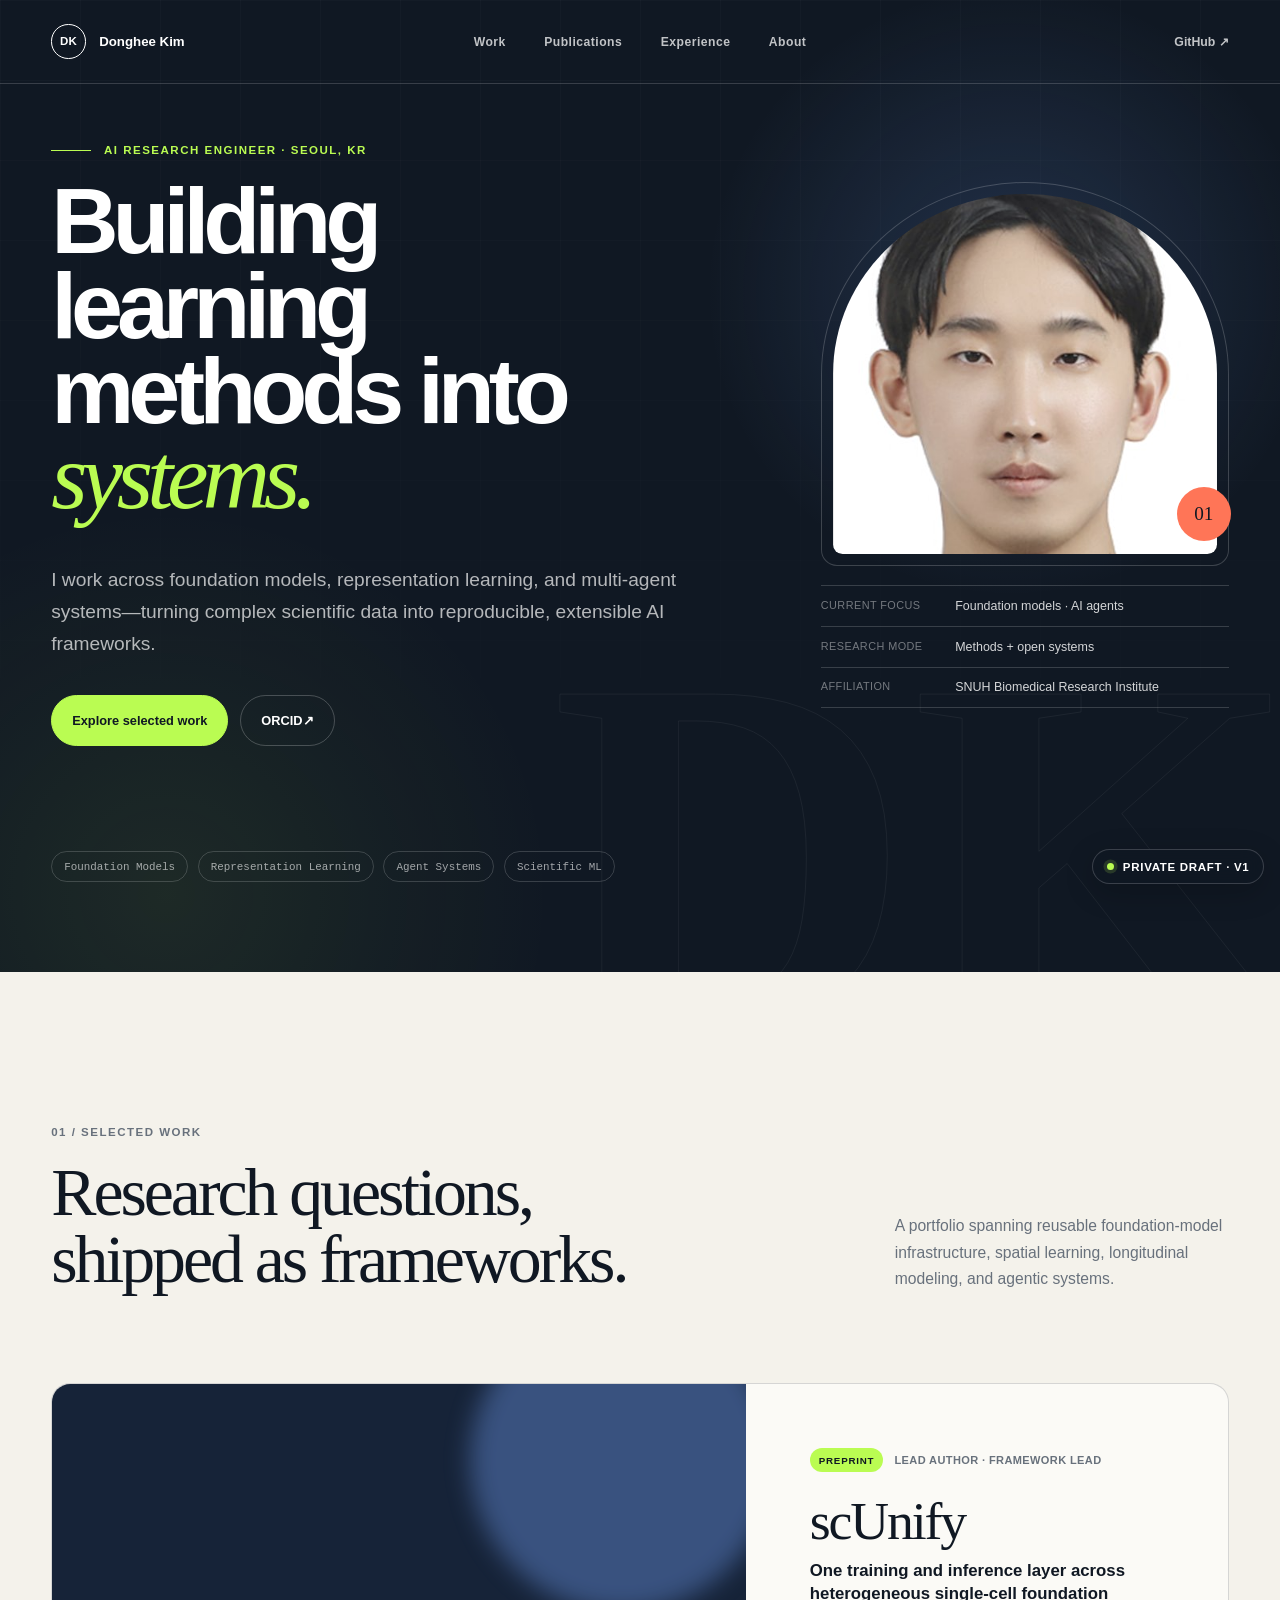
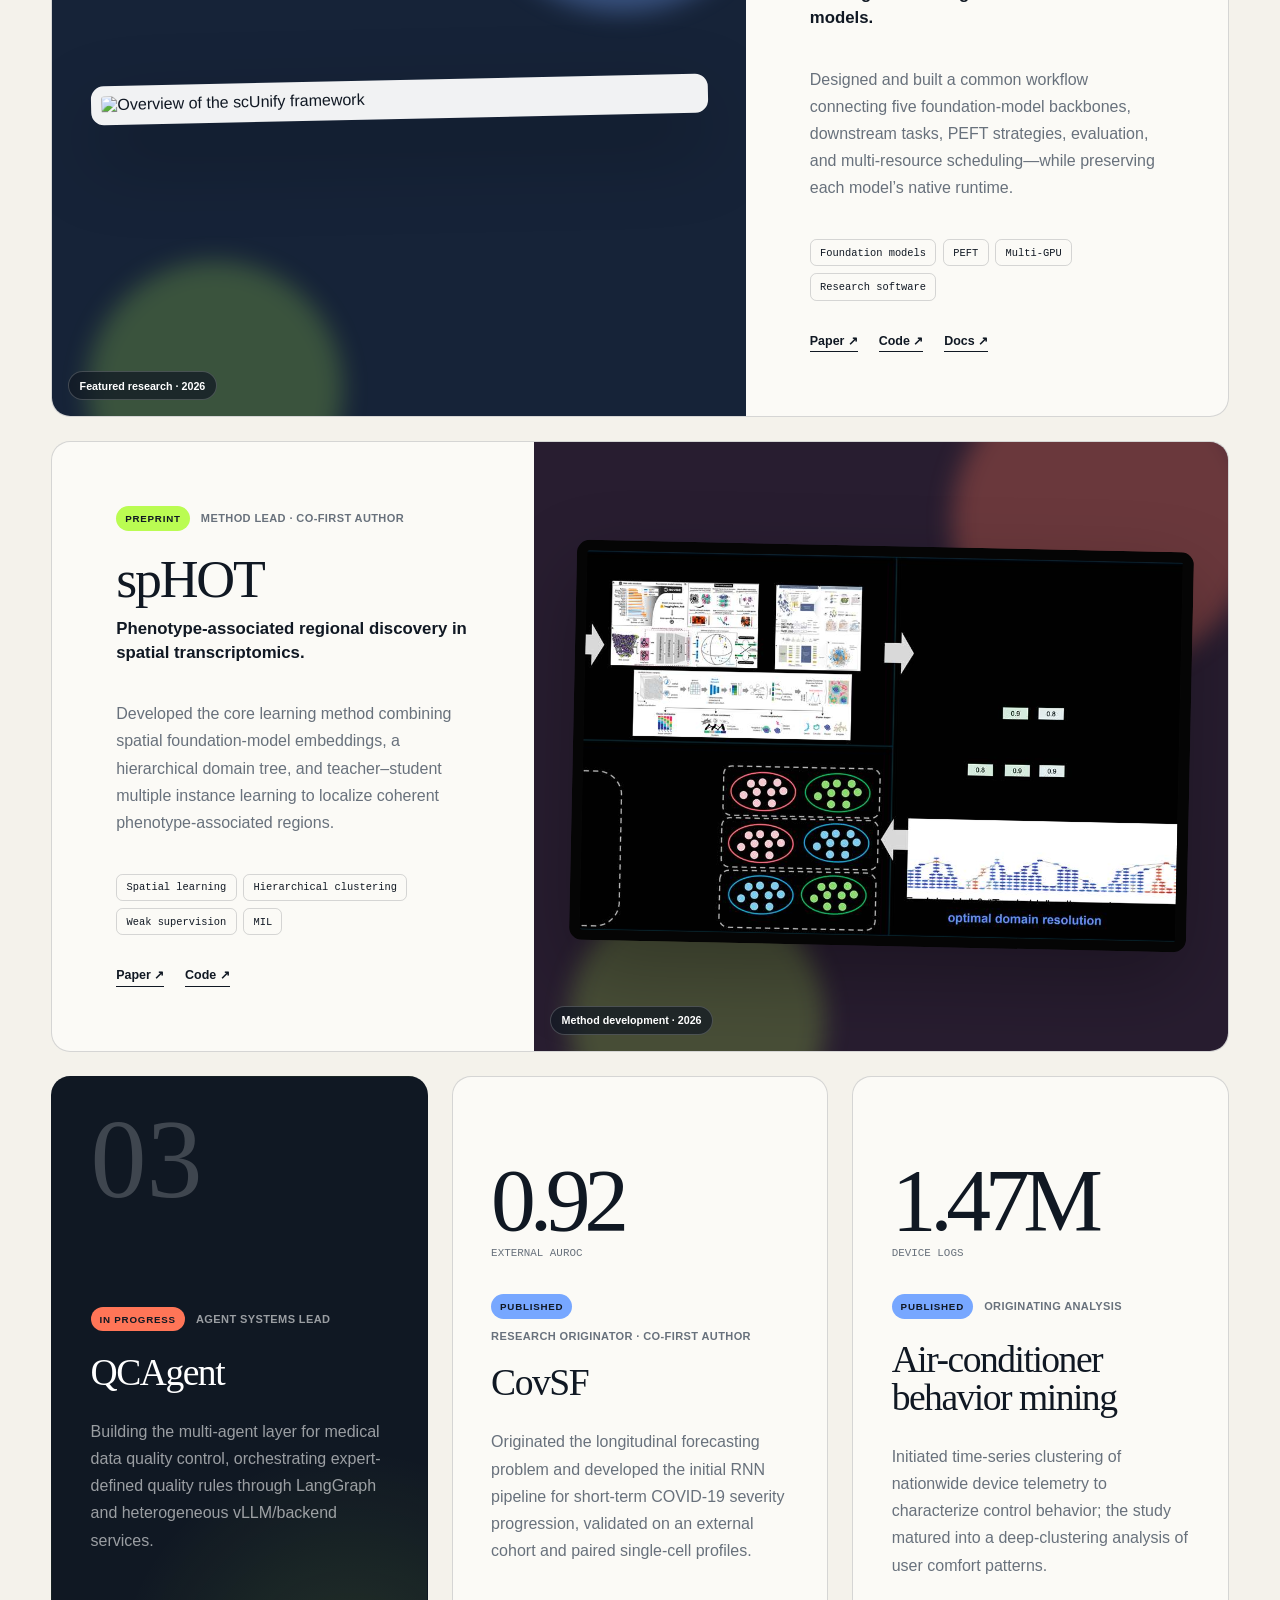
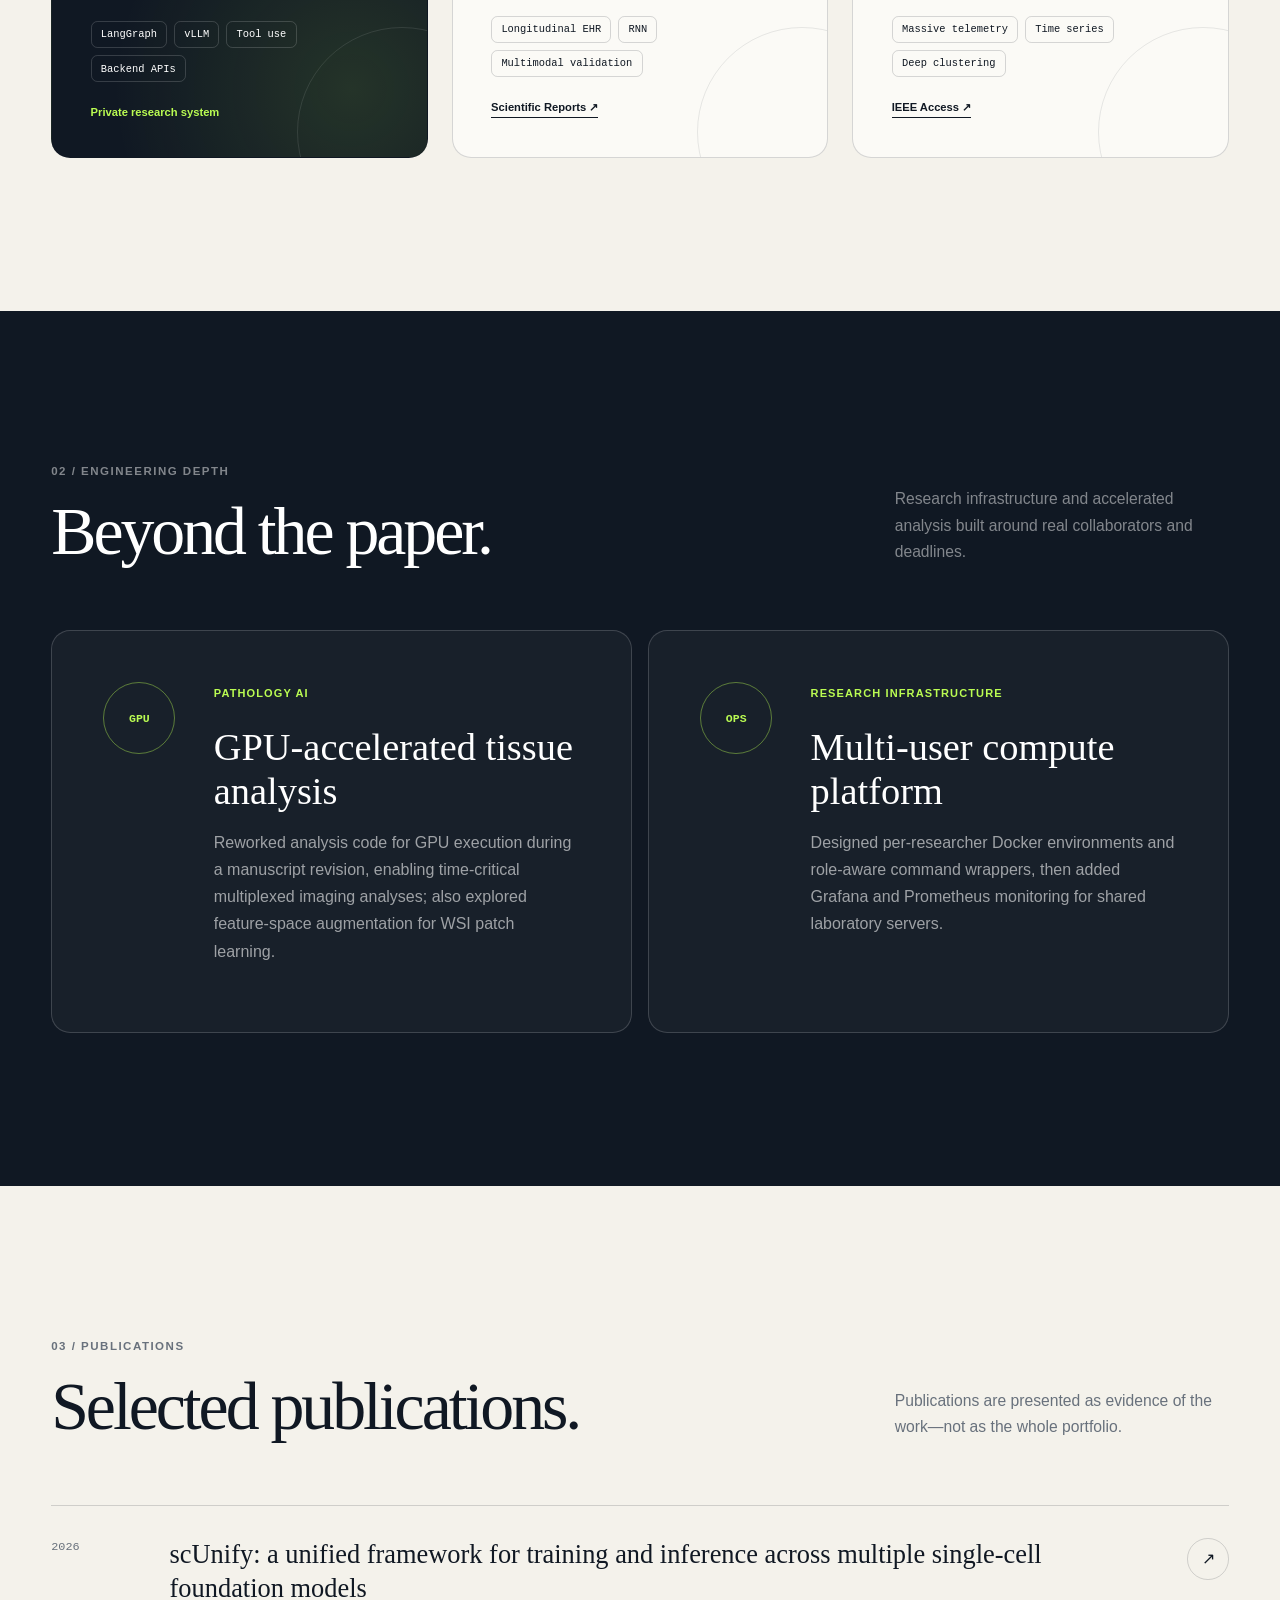
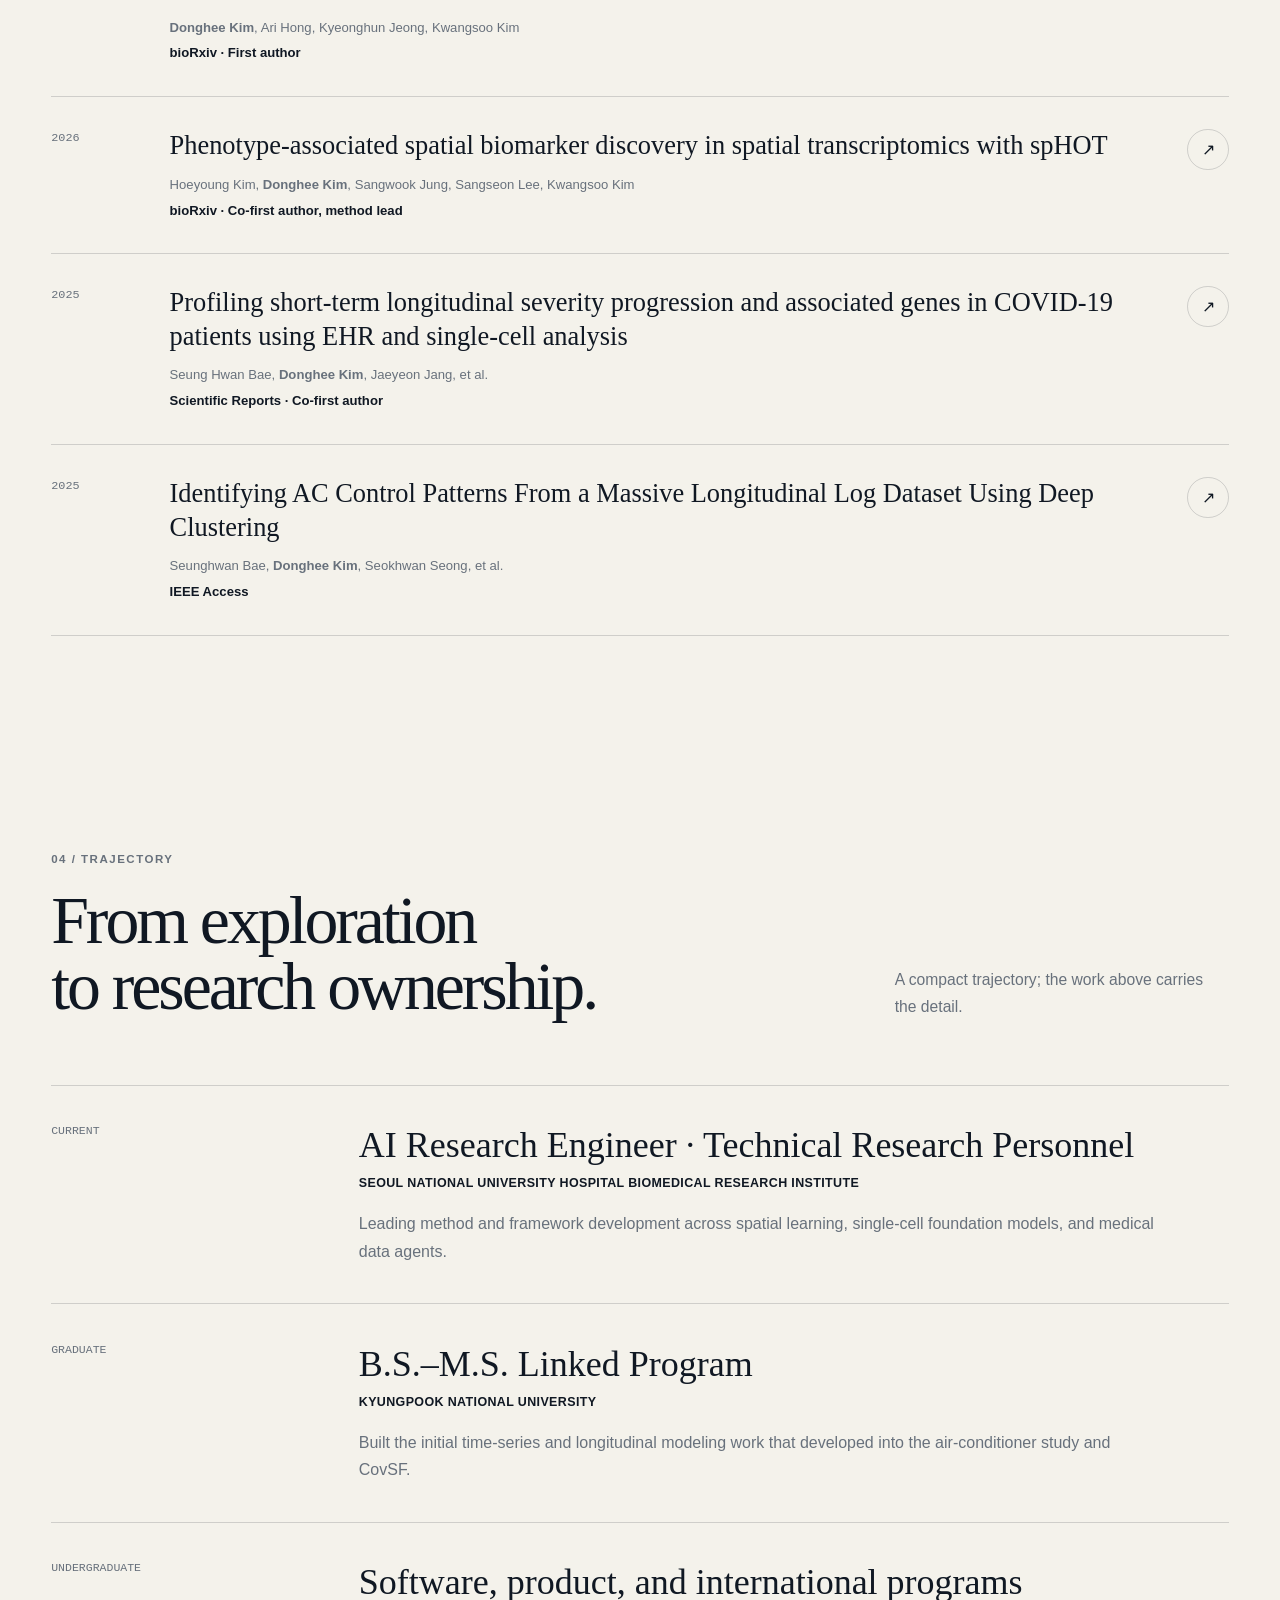
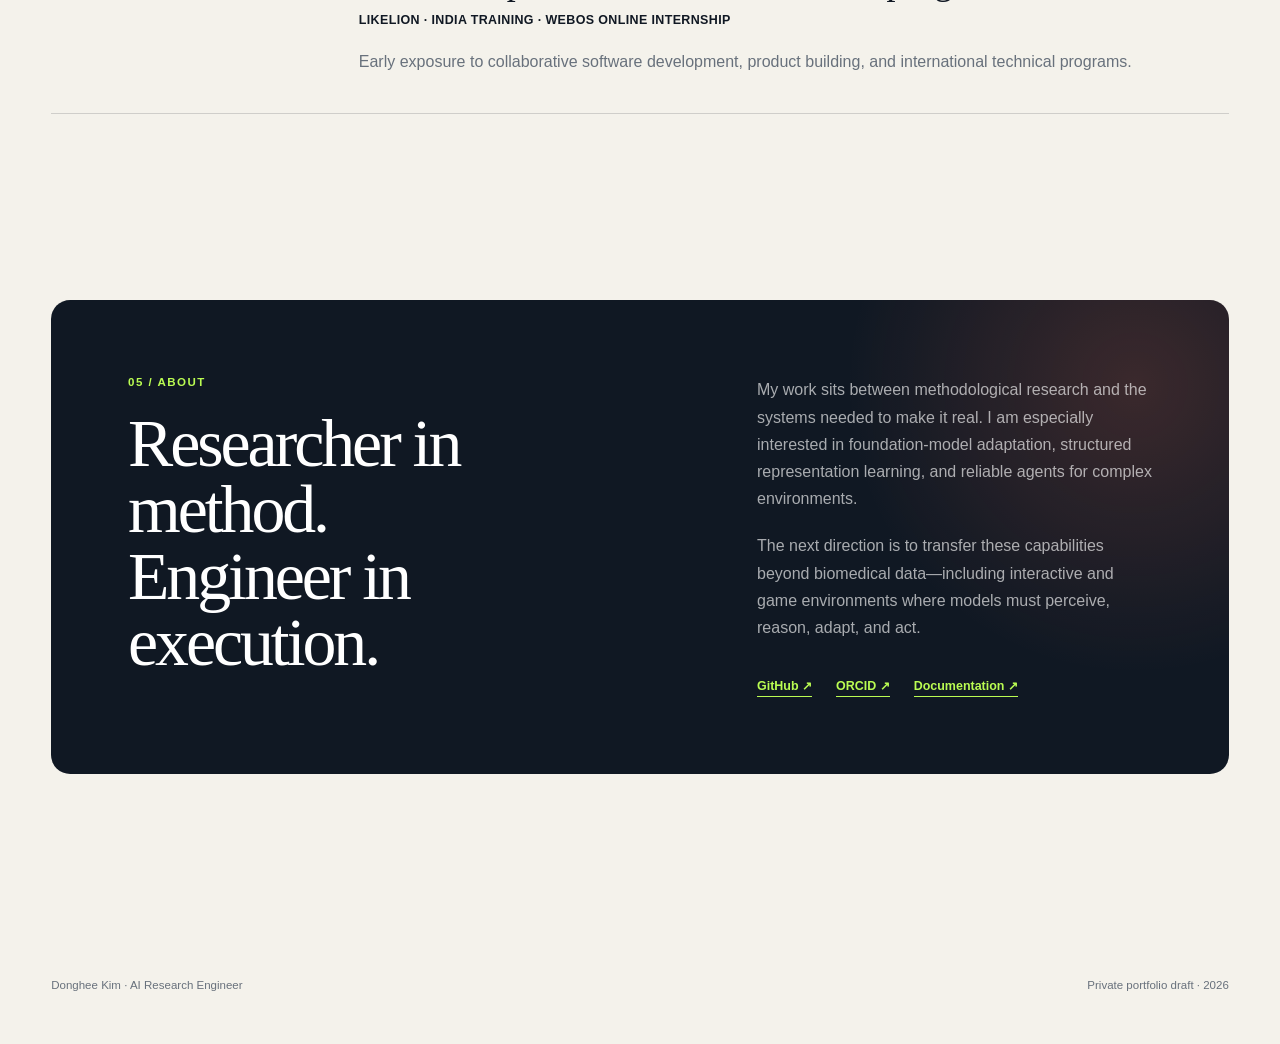
==== index.html @ c8f1fdac "Build private portfolio v1" ====
<!DOCTYPE html>
<html lang="en">
<head>
  <meta charset="utf-8">
  <meta name="viewport" content="width=device-width, initial-scale=1">
  <meta name="description" content="Private portfolio draft for Donghee Kim, AI Research Engineer.">
  <meta name="robots" content="noindex, nofollow, noarchive">
  <meta name="theme-color" content="#101823">
  <title>Donghee Kim — AI Research Engineer</title>
  <link rel="icon" href="favicon.svg" type="image/svg+xml">
  <link rel="stylesheet" href="styles.css">
  <script src="script.js" defer></script>
</head>
<body>
  <a class="skip-link" href="#main">Skip to content</a>

  <div class="draft-ribbon" role="status">
    <span class="draft-dot" aria-hidden="true"></span>
    Private draft · v1
  </div>

  <header class="site-header" data-header>
    <a class="wordmark" href="#top" aria-label="Donghee Kim, home">
      <span>DK</span>
      <span class="wordmark-name">Donghee Kim</span>
    </a>
    <nav class="site-nav" aria-label="Primary navigation">
      <a href="#work">Work</a>
      <a href="#publications">Publications</a>
      <a href="#experience">Experience</a>
      <a href="#about">About</a>
    </nav>
    <a class="header-link" href="https://github.com/DHKim327" target="_blank" rel="noreferrer">
      GitHub <span aria-hidden="true">↗</span>
    </a>
  </header>

  <main id="main">
    <section class="hero" id="top" aria-labelledby="hero-title">
      <div class="hero-grid" aria-hidden="true"></div>
      <div class="hero-copy">
        <p class="eyebrow reveal">AI Research Engineer · Seoul, KR</p>
        <h1 id="hero-title" class="reveal">
          Building<br>learning<br>
          methods into <em>systems.</em>
        </h1>
        <p class="hero-lede reveal">
          I work across foundation models, representation learning, and
          multi-agent systems—turning complex scientific data into reproducible,
          extensible AI frameworks.
        </p>
        <div class="hero-actions reveal">
          <a class="button button-primary" href="#work">Explore selected work</a>
          <a class="button button-ghost" href="https://orcid.org/0009-0005-2941-5220" target="_blank" rel="noreferrer">
            ORCID <span aria-hidden="true">↗</span>
          </a>
        </div>
      </div>

      <aside class="hero-profile reveal" aria-label="Profile summary">
        <div class="portrait-shell">
          <img
            src="assets/profile.jpg"
            alt="Portrait of Donghee Kim"
            width="360"
            height="360"
          >
          <span class="portrait-index" aria-hidden="true">01</span>
        </div>
        <dl class="profile-facts">
          <div>
            <dt>Current focus</dt>
            <dd>Foundation models · AI agents</dd>
          </div>
          <div>
            <dt>Research mode</dt>
            <dd>Methods + open systems</dd>
          </div>
          <div>
            <dt>Affiliation</dt>
            <dd>SNUH Biomedical Research Institute</dd>
          </div>
        </dl>
      </aside>

      <ul class="hero-topics reveal" aria-label="Research topics">
        <li>Foundation Models</li>
        <li>Representation Learning</li>
        <li>Agent Systems</li>
        <li>Scientific ML</li>
      </ul>
    </section>

    <section class="section work-section" id="work" aria-labelledby="work-title">
      <div class="section-heading reveal">
        <div>
          <p class="section-index">01 / Selected work</p>
          <h2 id="work-title">Research questions,<br>shipped as frameworks.</h2>
        </div>
        <p>
          A portfolio spanning reusable foundation-model infrastructure,
          spatial learning, longitudinal modeling, and agentic systems.
        </p>
      </div>

      <article class="project project-featured reveal" id="scunify">
        <div class="project-visual visual-scunify">
          <img
            src="https://raw.githubusercontent.com/DHKim327/scUnify/main/docs/assets/overview.png"
            alt="Overview of the scUnify framework"
            loading="lazy"
          >
          <span class="visual-label">Featured research · 2026</span>
        </div>
        <div class="project-body">
          <div class="project-meta">
            <span class="status status-live">Preprint</span>
            <span>Lead author · Framework lead</span>
          </div>
          <h3>scUnify</h3>
          <p class="project-subtitle">One training and inference layer across heterogeneous single-cell foundation models.</p>
          <p class="project-description">
            Designed and built a common workflow connecting five foundation-model
            backbones, downstream tasks, PEFT strategies, evaluation, and
            multi-resource scheduling—while preserving each model’s native runtime.
          </p>
          <ul class="tag-list" aria-label="scUnify topics">
            <li>Foundation models</li>
            <li>PEFT</li>
            <li>Multi-GPU</li>
            <li>Research software</li>
          </ul>
          <div class="project-links">
            <a href="https://www.biorxiv.org/content/10.64898/2026.03.01.708392v2" target="_blank" rel="noreferrer">Paper ↗</a>
            <a href="https://github.com/DHKim327/scUnify" target="_blank" rel="noreferrer">Code ↗</a>
            <a href="https://scunify.readthedocs.io/" target="_blank" rel="noreferrer">Docs ↗</a>
          </div>
        </div>
      </article>

      <article class="project project-featured project-reverse reveal" id="sphot">
        <div class="project-visual visual-sphot">
          <img
            src="assets/sphot-overview.jpg"
            alt="Overview of the spHOT framework"
            loading="lazy"
          >
          <span class="visual-label">Method development · 2026</span>
        </div>
        <div class="project-body">
          <div class="project-meta">
            <span class="status status-live">Preprint</span>
            <span>Method lead · Co-first author</span>
          </div>
          <h3>spHOT</h3>
          <p class="project-subtitle">Phenotype-associated regional discovery in spatial transcriptomics.</p>
          <p class="project-description">
            Developed the core learning method combining spatial foundation-model
            embeddings, a hierarchical domain tree, and teacher–student multiple
            instance learning to localize coherent phenotype-associated regions.
          </p>
          <ul class="tag-list" aria-label="spHOT topics">
            <li>Spatial learning</li>
            <li>Hierarchical clustering</li>
            <li>Weak supervision</li>
            <li>MIL</li>
          </ul>
          <div class="project-links">
            <a href="https://www.biorxiv.org/content/10.64898/2026.08.11.744312v1" target="_blank" rel="noreferrer">Paper ↗</a>
            <a href="https://github.com/DHKim327/spHOT" target="_blank" rel="noreferrer">Code ↗</a>
          </div>
        </div>
      </article>

      <div class="project-grid">
        <article class="project-card card-agent reveal" id="qcagent">
          <div class="card-number">03</div>
          <div class="project-meta">
            <span class="status status-progress">In progress</span>
            <span>Agent systems lead</span>
          </div>
          <h3>QCAgent</h3>
          <p>
            Building the multi-agent layer for medical data quality control,
            orchestrating expert-defined quality rules through LangGraph and
            heterogeneous vLLM/backend services.
          </p>
          <ul class="tag-list">
            <li>LangGraph</li>
            <li>vLLM</li>
            <li>Tool use</li>
            <li>Backend APIs</li>
          </ul>
          <span class="private-label">Private research system</span>
        </article>

        <article class="project-card card-covsf reveal" id="covsf">
          <div class="card-metric">
            <strong>0.92</strong>
            <span>external AUROC</span>
          </div>
          <div class="project-meta">
            <span class="status status-published">Published</span>
            <span>Research originator · Co-first author</span>
          </div>
          <h3>CovSF</h3>
          <p>
            Originated the longitudinal forecasting problem and developed the
            initial RNN pipeline for short-term COVID-19 severity progression,
            validated on an external cohort and paired single-cell profiles.
          </p>
          <ul class="tag-list">
            <li>Longitudinal EHR</li>
            <li>RNN</li>
            <li>Multimodal validation</li>
          </ul>
          <a class="card-link" href="https://doi.org/10.1038/s41598-025-07793-x" target="_blank" rel="noreferrer">Scientific Reports ↗</a>
        </article>

        <article class="project-card card-ac reveal" id="ac-telemetry">
          <div class="card-metric">
            <strong>1.47M</strong>
            <span>device logs</span>
          </div>
          <div class="project-meta">
            <span class="status status-published">Published</span>
            <span>Originating analysis</span>
          </div>
          <h3>Air-conditioner behavior mining</h3>
          <p>
            Initiated time-series clustering of nationwide device telemetry to
            characterize control behavior; the study matured into a deep-clustering
            analysis of user comfort patterns.
          </p>
          <ul class="tag-list">
            <li>Massive telemetry</li>
            <li>Time series</li>
            <li>Deep clustering</li>
          </ul>
          <a class="card-link" href="https://doi.org/10.1109/ACCESS.2025.3554749" target="_blank" rel="noreferrer">IEEE Access ↗</a>
        </article>
      </div>
    </section>

    <section class="section systems-section" aria-labelledby="systems-title">
      <div class="section-heading compact reveal">
        <div>
          <p class="section-index">02 / Engineering depth</p>
          <h2 id="systems-title">Beyond the paper.</h2>
        </div>
        <p>Research infrastructure and accelerated analysis built around real collaborators and deadlines.</p>
      </div>

      <div class="systems-grid">
        <article class="system-card reveal">
          <span class="system-icon" aria-hidden="true">GPU</span>
          <div>
            <p class="system-kicker">Pathology AI</p>
            <h3>GPU-accelerated tissue analysis</h3>
            <p>
              Reworked analysis code for GPU execution during a manuscript revision,
              enabling time-critical multiplexed imaging analyses; also explored
              feature-space augmentation for WSI patch learning.
            </p>
          </div>
        </article>
        <article class="system-card reveal">
          <span class="system-icon" aria-hidden="true">OPS</span>
          <div>
            <p class="system-kicker">Research infrastructure</p>
            <h3>Multi-user compute platform</h3>
            <p>
              Designed per-researcher Docker environments and role-aware command
              wrappers, then added Grafana and Prometheus monitoring for shared
              laboratory servers.
            </p>
          </div>
        </article>
      </div>
    </section>

    <section class="section publications-section" id="publications" aria-labelledby="publications-title">
      <div class="section-heading compact reveal">
        <div>
          <p class="section-index">03 / Publications</p>
          <h2 id="publications-title">Selected publications.</h2>
        </div>
        <p>Publications are presented as evidence of the work—not as the whole portfolio.</p>
      </div>

      <ol class="publication-list">
        <li class="publication reveal">
          <span class="pub-year">2026</span>
          <div class="pub-content">
            <p class="pub-title">scUnify: a unified framework for training and inference across multiple single-cell foundation models</p>
            <p><strong>Donghee Kim</strong>, Ari Hong, Kyeonghun Jeong, Kwangsoo Kim</p>
            <p class="pub-venue">bioRxiv · First author</p>
          </div>
          <a href="https://doi.org/10.64898/2026.03.01.708392" target="_blank" rel="noreferrer" aria-label="Open scUnify paper">↗</a>
        </li>
        <li class="publication reveal">
          <span class="pub-year">2026</span>
          <div class="pub-content">
            <p class="pub-title">Phenotype-associated spatial biomarker discovery in spatial transcriptomics with spHOT</p>
            <p>Hoeyoung Kim, <strong>Donghee Kim</strong>, Sangwook Jung, Sangseon Lee, Kwangsoo Kim</p>
            <p class="pub-venue">bioRxiv · Co-first author, method lead</p>
          </div>
          <a href="https://doi.org/10.64898/2026.08.11.744312" target="_blank" rel="noreferrer" aria-label="Open spHOT paper">↗</a>
        </li>
        <li class="publication reveal">
          <span class="pub-year">2025</span>
          <div class="pub-content">
            <p class="pub-title">Profiling short-term longitudinal severity progression and associated genes in COVID-19 patients using EHR and single-cell analysis</p>
            <p>Seung Hwan Bae, <strong>Donghee Kim</strong>, Jaeyeon Jang, et al.</p>
            <p class="pub-venue">Scientific Reports · Co-first author</p>
          </div>
          <a href="https://doi.org/10.1038/s41598-025-07793-x" target="_blank" rel="noreferrer" aria-label="Open CovSF paper">↗</a>
        </li>
        <li class="publication reveal">
          <span class="pub-year">2025</span>
          <div class="pub-content">
            <p class="pub-title">Identifying AC Control Patterns From a Massive Longitudinal Log Dataset Using Deep Clustering</p>
            <p>Seunghwan Bae, <strong>Donghee Kim</strong>, Seokhwan Seong, et al.</p>
            <p class="pub-venue">IEEE Access</p>
          </div>
          <a href="https://doi.org/10.1109/ACCESS.2025.3554749" target="_blank" rel="noreferrer" aria-label="Open air-conditioner paper">↗</a>
        </li>
      </ol>
    </section>

    <section class="section experience-section" id="experience" aria-labelledby="experience-title">
      <div class="section-heading compact reveal">
        <div>
          <p class="section-index">04 / Trajectory</p>
          <h2 id="experience-title">From exploration<br>to research ownership.</h2>
        </div>
        <p>A compact trajectory; the work above carries the detail.</p>
      </div>

      <ol class="timeline">
        <li class="timeline-item reveal">
          <span class="timeline-phase">Current</span>
          <div>
            <h3>AI Research Engineer · Technical Research Personnel</h3>
            <p class="timeline-place">Seoul National University Hospital Biomedical Research Institute</p>
            <p>Leading method and framework development across spatial learning, single-cell foundation models, and medical data agents.</p>
          </div>
        </li>
        <li class="timeline-item reveal">
          <span class="timeline-phase">Graduate</span>
          <div>
            <h3>B.S.–M.S. Linked Program</h3>
            <p class="timeline-place">Kyungpook National University</p>
            <p>Built the initial time-series and longitudinal modeling work that developed into the air-conditioner study and CovSF.</p>
          </div>
        </li>
        <li class="timeline-item reveal">
          <span class="timeline-phase">Undergraduate</span>
          <div>
            <h3>Software, product, and international programs</h3>
            <p class="timeline-place">LikeLion · India training · webOS online internship</p>
            <p>Early exposure to collaborative software development, product building, and international technical programs.</p>
          </div>
        </li>
      </ol>
    </section>

    <section class="section about-section" id="about" aria-labelledby="about-title">
      <div class="about-card reveal">
        <div>
          <p class="section-index">05 / About</p>
          <h2 id="about-title">Researcher in method.<br>Engineer in execution.</h2>
        </div>
        <div class="about-copy">
          <p>
            My work sits between methodological research and the systems needed
            to make it real. I am especially interested in foundation-model
            adaptation, structured representation learning, and reliable agents
            for complex environments.
          </p>
          <p>
            The next direction is to transfer these capabilities beyond biomedical
            data—including interactive and game environments where models must
            perceive, reason, adapt, and act.
          </p>
          <div class="about-links">
            <a href="https://github.com/DHKim327" target="_blank" rel="noreferrer">GitHub ↗</a>
            <a href="https://orcid.org/0009-0005-2941-5220" target="_blank" rel="noreferrer">ORCID ↗</a>
            <a href="https://scunify.readthedocs.io/" target="_blank" rel="noreferrer">Documentation ↗</a>
          </div>
        </div>
      </div>
    </section>
  </main>

  <footer class="site-footer">
    <p>Donghee Kim · AI Research Engineer</p>
    <p>Private portfolio draft · <span data-year>2026</span></p>
  </footer>
</body>
</html>
---- styles.css ----
:root {
  --ink: #101823;
  --ink-soft: #293442;
  --paper: #f4f2eb;
  --paper-bright: #fbfaf6;
  --line: rgba(16, 24, 35, 0.16);
  --line-dark: rgba(255, 255, 255, 0.17);
  --muted: #68717c;
  --acid: #bafc52;
  --orange: #ff7557;
  --blue: #77a7ff;
  --max: 1280px;
  --pad: clamp(1.25rem, 4vw, 4.5rem);
  --radius: 1.2rem;
}

* {
  box-sizing: border-box;
}

html {
  scroll-behavior: smooth;
}

[id] {
  scroll-margin-top: 5rem;
}

body {
  margin: 0;
  overflow-x: hidden;
  color: var(--ink);
  background: var(--paper);
  font-family: Inter, ui-sans-serif, -apple-system, BlinkMacSystemFont, "Segoe UI", sans-serif;
  -webkit-font-smoothing: antialiased;
}

a {
  color: inherit;
  text-decoration: none;
}

img {
  display: block;
  max-width: 100%;
}

.skip-link {
  position: fixed;
  top: 0.75rem;
  left: 0.75rem;
  z-index: 100;
  padding: 0.75rem 1rem;
  color: var(--ink);
  background: var(--acid);
  transform: translateY(-150%);
}

.skip-link:focus {
  transform: translateY(0);
}

.draft-ribbon {
  position: fixed;
  right: 1rem;
  bottom: 1rem;
  z-index: 20;
  display: flex;
  align-items: center;
  gap: 0.55rem;
  padding: 0.65rem 0.85rem;
  border: 1px solid rgba(255,255,255,.18);
  border-radius: 999px;
  color: #fff;
  background: rgba(16, 24, 35, 0.87);
  box-shadow: 0 8px 30px rgba(0,0,0,.2);
  backdrop-filter: blur(12px);
  font-size: 0.72rem;
  font-weight: 700;
  letter-spacing: 0.06em;
  text-transform: uppercase;
}

.draft-dot {
  width: 0.45rem;
  height: 0.45rem;
  border-radius: 50%;
  background: var(--acid);
  box-shadow: 0 0 0 .22rem rgba(186,252,82,.15);
}

.site-header {
  position: fixed;
  inset: 0 0 auto;
  z-index: 15;
  display: grid;
  grid-template-columns: 1fr auto 1fr;
  align-items: center;
  width: 100%;
  min-height: 5.25rem;
  padding: 0 var(--pad);
  color: #fff;
  border-bottom: 1px solid var(--line-dark);
  transition: color .25s ease, background-color .25s ease, min-height .25s ease;
}

.site-header.is-scrolled {
  min-height: 4.25rem;
  color: var(--ink);
  background: rgba(244, 242, 235, .92);
  border-bottom-color: var(--line);
  backdrop-filter: blur(16px);
}

.wordmark {
  display: inline-flex;
  align-items: center;
  gap: 0.85rem;
  justify-self: start;
  font-size: 0.83rem;
  font-weight: 700;
}

.wordmark > span:first-child {
  display: grid;
  width: 2.15rem;
  height: 2.15rem;
  place-items: center;
  border: 1px solid currentColor;
  border-radius: 50%;
  font-size: .72rem;
}

.site-nav {
  display: flex;
  gap: clamp(1rem, 3vw, 2.5rem);
  font-size: 0.76rem;
  font-weight: 650;
  letter-spacing: 0.04em;
}

.site-nav a,
.header-link {
  opacity: 0.74;
  transition: opacity .2s ease;
}

.site-nav a:hover,
.site-nav a:focus-visible,
.site-nav a.is-active,
.header-link:hover,
.header-link:focus-visible {
  opacity: 1;
}

.header-link {
  justify-self: end;
  font-size: .77rem;
  font-weight: 700;
}

.hero {
  position: relative;
  display: grid;
  grid-template-columns: minmax(0, 1.25fr) minmax(18rem, .75fr);
  gap: clamp(2.5rem, 7vw, 7.5rem);
  min-height: 100svh;
  padding: clamp(9rem, 16vh, 12rem) var(--pad) clamp(4rem, 10vh, 7rem);
  overflow: hidden;
  color: #fff;
  background:
    radial-gradient(circle at 79% 30%, rgba(119,167,255,.18), transparent 25%),
    radial-gradient(circle at 13% 92%, rgba(186,252,82,.08), transparent 27%),
    var(--ink);
}

.hero-grid {
  position: absolute;
  inset: 0;
  opacity: .48;
  background-image:
    linear-gradient(rgba(255,255,255,.045) 1px, transparent 1px),
    linear-gradient(90deg, rgba(255,255,255,.045) 1px, transparent 1px);
  background-size: 5rem 5rem;
  mask-image: linear-gradient(to bottom, black, transparent 90%);
}

.hero::after {
  content: "DK";
  position: absolute;
  right: -0.04em;
  bottom: -0.26em;
  color: transparent;
  font-family: Georgia, "Times New Roman", serif;
  font-size: clamp(18rem, 39vw, 38rem);
  font-weight: 700;
  line-height: 1;
  -webkit-text-stroke: 1px rgba(255,255,255,.055);
  pointer-events: none;
}

.hero-copy,
.hero-profile,
.hero-topics {
  position: relative;
  z-index: 1;
}

.hero-copy {
  align-self: center;
  min-width: 0;
  max-width: 58rem;
}

.eyebrow,
.section-index {
  margin: 0 0 1.4rem;
  font-size: .72rem;
  font-weight: 760;
  letter-spacing: .13em;
  text-transform: uppercase;
}

.eyebrow {
  display: flex;
  align-items: center;
  gap: .8rem;
  color: var(--acid);
}

.eyebrow::before {
  content: "";
  width: 2.5rem;
  height: 1px;
  background: currentColor;
}

.hero h1 {
  max-width: 12ch;
  margin: 0;
  font-size: clamp(3.4rem, 7.3vw, 8.2rem);
  font-weight: 650;
  letter-spacing: -.065em;
  line-height: .91;
}

.hero h1 em {
  color: var(--acid);
  font-family: Georgia, "Times New Roman", serif;
  font-weight: 400;
}

.hero-lede {
  max-width: 46rem;
  margin: clamp(2rem, 5vh, 3.4rem) 0 0;
  color: rgba(255,255,255,.69);
  font-size: clamp(1.02rem, 1.5vw, 1.3rem);
  line-height: 1.65;
}

.hero-actions {
  display: flex;
  flex-wrap: wrap;
  gap: .75rem;
  margin-top: 2.2rem;
}

.button {
  display: inline-flex;
  align-items: center;
  justify-content: center;
  min-height: 3.2rem;
  padding: 0 1.25rem;
  border: 1px solid rgba(255,255,255,.22);
  border-radius: 999px;
  font-size: .8rem;
  font-weight: 750;
  transition: transform .2s ease, background-color .2s ease;
}

.button:hover {
  transform: translateY(-2px);
}

.button-primary {
  color: var(--ink);
  border-color: var(--acid);
  background: var(--acid);
}

.button-ghost:hover {
  background: rgba(255,255,255,.09);
}

.hero-profile {
  align-self: center;
  justify-self: end;
  min-width: 0;
  width: min(100%, 26rem);
}

.portrait-shell {
  position: relative;
  padding: .7rem;
  border: 1px solid rgba(255,255,255,.19);
  border-radius: 50% 50% 1rem 1rem;
}

.portrait-shell img {
  width: 100%;
  aspect-ratio: 1 / 1.12;
  border-radius: 50% 50% .6rem .6rem;
  object-fit: cover;
  object-position: center 28%;
  filter: saturate(.72) contrast(1.02);
}

.portrait-index {
  position: absolute;
  right: -.2rem;
  bottom: 1.5rem;
  display: grid;
  width: 3.4rem;
  height: 3.4rem;
  place-items: center;
  color: var(--ink);
  border-radius: 50%;
  background: var(--orange);
  font-family: Georgia, serif;
  font-size: 1.2rem;
}

.profile-facts {
  margin: 1.2rem 0 0;
  border-top: 1px solid var(--line-dark);
}

.profile-facts > div {
  display: grid;
  grid-template-columns: 7.4rem 1fr;
  gap: 1rem;
  padding: .8rem 0;
  border-bottom: 1px solid var(--line-dark);
}

.profile-facts dt {
  color: rgba(255,255,255,.42);
  font-size: .68rem;
  letter-spacing: .04em;
  text-transform: uppercase;
}

.profile-facts dd {
  margin: 0;
  color: rgba(255,255,255,.82);
  font-size: .78rem;
}

.hero-topics {
  grid-column: 1 / -1;
  display: flex;
  flex-wrap: wrap;
  gap: .6rem;
  align-self: end;
  margin: 1rem 0 0;
  padding: 0;
  list-style: none;
}

.hero-topics li {
  padding: .52rem .75rem;
  border: 1px solid var(--line-dark);
  border-radius: 999px;
  color: rgba(255,255,255,.61);
  font-family: ui-monospace, "SFMono-Regular", Consolas, monospace;
  font-size: .68rem;
}

.section {
  width: min(100%, calc(var(--max) + 2 * var(--pad)));
  margin: 0 auto;
  padding: clamp(6rem, 12vw, 11rem) var(--pad);
}

.section-heading {
  display: grid;
  grid-template-columns: minmax(0, 1.4fr) minmax(18rem, .6fr);
  gap: 4rem;
  align-items: end;
  margin-bottom: clamp(3rem, 7vw, 6.5rem);
}

.section-heading.compact {
  margin-bottom: clamp(2.5rem, 5vw, 4.5rem);
}

.section-index {
  color: var(--muted);
}

.section-heading h2,
.about-card h2 {
  margin: 0;
  font-family: Georgia, "Times New Roman", serif;
  font-size: clamp(2.6rem, 5.3vw, 5.4rem);
  font-weight: 400;
  letter-spacing: -.045em;
  line-height: .98;
}

.section-heading > p {
  max-width: 34rem;
  margin: 0;
  color: var(--muted);
  font-size: .98rem;
  line-height: 1.7;
}

.project-featured {
  display: grid;
  grid-template-columns: minmax(0, 1.18fr) minmax(20rem, .82fr);
  min-height: 35rem;
  margin-bottom: 1.5rem;
  overflow: hidden;
  border: 1px solid var(--line);
  border-radius: var(--radius);
  background: var(--paper-bright);
}

.project-reverse {
  grid-template-columns: minmax(20rem, .82fr) minmax(0, 1.18fr);
}

.project-reverse .project-visual {
  order: 2;
}

.project-visual {
  position: relative;
  display: grid;
  min-height: 28rem;
  padding: clamp(1.25rem, 3vw, 3rem);
  place-items: center;
  overflow: hidden;
}

.project-visual::before,
.project-visual::after {
  content: "";
  position: absolute;
  border-radius: 50%;
  filter: blur(12px);
}

.project-visual::before {
  top: -12%;
  right: -4%;
  width: 19rem;
  height: 19rem;
  background: rgba(119,167,255,.36);
}

.project-visual::after {
  bottom: -16%;
  left: 5%;
  width: 16rem;
  height: 16rem;
  background: rgba(186,252,82,.22);
}

.visual-scunify {
  background: #162338;
}

.visual-sphot {
  background: #281d30;
}

.visual-sphot::before {
  background: rgba(255,117,87,.31);
}

.project-visual img {
  position: relative;
  z-index: 1;
  width: 100%;
  max-height: 27rem;
  padding: .65rem;
  border-radius: .8rem;
  background: rgba(255,255,255,.94);
  box-shadow: 0 2rem 5rem rgba(0,0,0,.28);
  object-fit: contain;
  transform: rotate(-1.2deg);
}

.visual-sphot img {
  height: min(25rem, 78%);
  background: #050505;
  object-fit: cover;
  object-position: center;
  transform: rotate(1.2deg);
}

.visual-label {
  position: absolute;
  bottom: 1rem;
  left: 1rem;
  z-index: 2;
  padding: .45rem .65rem;
  color: #fff;
  border: 1px solid rgba(255,255,255,.2);
  border-radius: 999px;
  background: rgba(16,24,35,.7);
  font-size: .67rem;
  font-weight: 650;
  backdrop-filter: blur(10px);
}

.project-body {
  display: flex;
  flex-direction: column;
  justify-content: center;
  padding: clamp(2rem, 5vw, 4.75rem);
}

.project-meta {
  display: flex;
  flex-wrap: wrap;
  align-items: center;
  gap: .7rem;
  color: var(--muted);
  font-size: .69rem;
  font-weight: 650;
  letter-spacing: .035em;
  text-transform: uppercase;
}

.status {
  display: inline-flex;
  align-items: center;
  min-height: 1.55rem;
  padding: 0 .56rem;
  border-radius: 999px;
  color: var(--ink);
  font-size: .61rem;
  font-weight: 800;
  letter-spacing: .08em;
}

.status-live { background: var(--acid); }
.status-progress { background: var(--orange); }
.status-published { background: var(--blue); }

.project h3,
.project-card h3 {
  margin: 1.4rem 0 .65rem;
  font-family: Georgia, "Times New Roman", serif;
  font-size: clamp(2.3rem, 4.2vw, 4rem);
  font-weight: 400;
  letter-spacing: -.04em;
  line-height: 1;
}

.project-subtitle {
  margin: 0 0 1.25rem;
  font-size: 1.05rem;
  font-weight: 700;
  line-height: 1.4;
}

.project-description,
.project-card > p,
.system-card p,
.timeline-item p,
.about-copy p {
  color: var(--muted);
  line-height: 1.7;
}

.tag-list {
  display: flex;
  flex-wrap: wrap;
  gap: .42rem;
  margin: 1.35rem 0 0;
  padding: 0;
  list-style: none;
}

.tag-list li {
  padding: .42rem .58rem;
  border: 1px solid var(--line);
  border-radius: .4rem;
  font-family: ui-monospace, "SFMono-Regular", Consolas, monospace;
  font-size: .65rem;
}

.project-links {
  display: flex;
  flex-wrap: wrap;
  gap: 1.3rem;
  margin-top: 2rem;
}

.project-links a,
.card-link,
.about-links a {
  padding-bottom: .2rem;
  border-bottom: 1px solid currentColor;
  font-size: .78rem;
  font-weight: 760;
}

.project-grid {
  display: grid;
  grid-template-columns: repeat(3, minmax(0, 1fr));
  gap: 1.5rem;
  margin-top: 1.5rem;
}

.project-card {
  position: relative;
  display: flex;
  flex-direction: column;
  min-height: 34rem;
  padding: clamp(1.5rem, 3vw, 2.5rem);
  overflow: hidden;
  border: 1px solid var(--line);
  border-radius: var(--radius);
  background: var(--paper-bright);
}

.project-card::after {
  content: "";
  position: absolute;
  right: -5rem;
  bottom: -5rem;
  width: 13rem;
  height: 13rem;
  border: 1px solid rgba(16,24,35,.09);
  border-radius: 50%;
}

.card-agent {
  color: #fff;
  background:
    radial-gradient(circle at 80% 90%, rgba(186,252,82,.12), transparent 35%),
    var(--ink);
}

.card-agent::after {
  border-color: rgba(255,255,255,.1);
}

.card-agent .project-meta,
.card-agent > p {
  color: rgba(255,255,255,.58);
}

.card-agent .tag-list li {
  border-color: rgba(255,255,255,.16);
}

.card-number {
  margin: 0 0 auto;
  padding-bottom: 4.5rem;
  color: rgba(255,255,255,.2);
  font-family: Georgia, serif;
  font-size: 7rem;
  line-height: .8;
}

.card-metric {
  display: flex;
  flex-direction: column;
  justify-content: flex-end;
  min-height: 11.2rem;
  padding-bottom: 2.2rem;
}

.card-metric strong {
  font-family: Georgia, serif;
  font-size: clamp(4.5rem, 7vw, 7.4rem);
  font-weight: 400;
  letter-spacing: -.07em;
  line-height: .78;
}

.card-metric span {
  margin-top: .75rem;
  color: var(--muted);
  font-family: ui-monospace, "SFMono-Regular", Consolas, monospace;
  font-size: .68rem;
  text-transform: uppercase;
}

.project-card h3 {
  font-size: 2.35rem;
}

.project-card .tag-list {
  margin-top: auto;
  padding-top: 1.3rem;
}

.private-label,
.card-link {
  align-self: flex-start;
  margin-top: 1.5rem;
  font-size: .7rem;
  font-weight: 700;
}

.private-label {
  color: var(--acid);
}

.systems-section {
  width: 100%;
  max-width: none;
  color: #fff;
  background: var(--ink);
}

.systems-section > * {
  width: min(100%, var(--max));
  margin-right: auto;
  margin-left: auto;
}

.systems-section .section-index,
.systems-section .section-heading > p {
  color: rgba(255,255,255,.48);
}

.systems-grid {
  display: grid;
  grid-template-columns: repeat(2, minmax(0, 1fr));
  gap: 1rem;
}

.system-card {
  display: grid;
  grid-template-columns: auto 1fr;
  gap: clamp(1.25rem, 3vw, 2.5rem);
  min-height: 21rem;
  padding: clamp(1.5rem, 4vw, 3.2rem);
  border: 1px solid var(--line-dark);
  border-radius: var(--radius);
  background: rgba(255,255,255,.035);
}

.system-icon {
  display: grid;
  width: 4.5rem;
  height: 4.5rem;
  place-items: center;
  color: var(--acid);
  border: 1px solid rgba(186,252,82,.42);
  border-radius: 50%;
  font-family: ui-monospace, monospace;
  font-size: .72rem;
  font-weight: 800;
}

.system-kicker {
  margin: .1rem 0 1.4rem;
  color: var(--acid) !important;
  font-size: .69rem;
  font-weight: 750;
  letter-spacing: .1em;
  text-transform: uppercase;
}

.system-card h3 {
  margin: 0;
  font-family: Georgia, serif;
  font-size: clamp(1.7rem, 3vw, 2.7rem);
  font-weight: 400;
}

.system-card p:not(.system-kicker) {
  color: rgba(255,255,255,.58);
}

.publication-list,
.timeline {
  margin: 0;
  padding: 0;
  border-top: 1px solid var(--line);
  list-style: none;
}

.publication {
  display: grid;
  grid-template-columns: 5rem 1fr auto;
  gap: clamp(1rem, 3vw, 2.5rem);
  align-items: start;
  padding: 2rem 0;
  border-bottom: 1px solid var(--line);
}

.pub-year {
  padding-top: .15rem;
  color: var(--muted);
  font-family: ui-monospace, monospace;
  font-size: .74rem;
}

.pub-content p {
  margin: 0;
  color: var(--muted);
  font-size: .82rem;
  line-height: 1.55;
}

.pub-content .pub-title {
  max-width: 62rem;
  margin-bottom: .75rem;
  color: var(--ink);
  font-family: Georgia, serif;
  font-size: clamp(1.2rem, 2.1vw, 1.65rem);
  line-height: 1.28;
}

.pub-content .pub-venue {
  margin-top: .35rem;
  color: var(--ink);
  font-weight: 720;
}

.publication > a {
  display: grid;
  width: 2.6rem;
  height: 2.6rem;
  place-items: center;
  border: 1px solid var(--line);
  border-radius: 50%;
  transition: color .2s ease, background-color .2s ease;
}

.publication > a:hover {
  color: var(--paper-bright);
  background: var(--ink);
}

.experience-section {
  padding-top: 4rem;
}

.timeline-item {
  display: grid;
  grid-template-columns: minmax(9rem, .28fr) minmax(0, 1fr);
  gap: clamp(1.5rem, 5vw, 5rem);
  padding: 2.4rem 0;
  border-bottom: 1px solid var(--line);
}

.timeline-phase {
  color: var(--muted);
  font-family: ui-monospace, monospace;
  font-size: .72rem;
  text-transform: uppercase;
}

.timeline-item h3 {
  margin: 0;
  font-family: Georgia, serif;
  font-size: clamp(1.5rem, 3vw, 2.25rem);
  font-weight: 400;
}

.timeline-item .timeline-place {
  margin: .45rem 0 1rem;
  color: var(--ink);
  font-size: .78rem;
  font-weight: 750;
  letter-spacing: .03em;
  text-transform: uppercase;
}

.timeline-item p:last-child {
  max-width: 50rem;
  margin-bottom: 0;
}

.about-section {
  width: 100%;
  max-width: none;
  padding-top: 2rem;
}

.about-card {
  display: grid;
  grid-template-columns: minmax(0, 1fr) minmax(18rem, .75fr);
  gap: clamp(3rem, 8vw, 8rem);
  width: min(100%, var(--max));
  margin: 0 auto;
  padding: clamp(2.2rem, 6vw, 6rem);
  color: #fff;
  border-radius: var(--radius);
  background:
    radial-gradient(circle at 92% 18%, rgba(255,117,87,.18), transparent 25%),
    var(--ink);
}

.about-card .section-index {
  color: var(--acid);
}

.about-copy p {
  margin: 0 0 1.25rem;
  color: rgba(255,255,255,.64);
}

.about-links {
  display: flex;
  flex-wrap: wrap;
  gap: 1.5rem;
  margin-top: 2.3rem;
  color: var(--acid);
}

.site-footer {
  display: flex;
  justify-content: space-between;
  gap: 1rem;
  padding: 2.5rem var(--pad);
  color: var(--muted);
  font-size: .72rem;
}

.reveal {
  opacity: 0;
  transform: translateY(18px);
  transition: opacity .65s ease, transform .65s cubic-bezier(.2,.7,.2,1);
}

.hero .reveal {
  opacity: 1;
  transform: none;
}

.reveal.is-visible {
  opacity: 1;
  transform: none;
}

@media (max-width: 980px) {
  .site-header {
    grid-template-columns: 1fr auto;
  }

  .site-nav {
    display: none;
  }

  .hero {
    grid-template-columns: 1fr;
    gap: 4rem;
  }

  .hero-profile {
    justify-self: start;
    width: 100%;
    max-width: 23rem;
  }

  .hero-topics {
    grid-column: 1;
  }

  .section-heading,
  .about-card {
    grid-template-columns: 1fr;
    gap: 2rem;
  }

  .project-featured,
  .project-reverse {
    grid-template-columns: 1fr;
  }

  .project-reverse .project-visual {
    order: 0;
  }

  .project-grid {
    grid-template-columns: 1fr 1fr;
  }

  .project-card:first-child {
    grid-column: 1 / -1;
  }
}

@media (max-width: 700px) {
  .wordmark-name,
  .header-link span {
    display: none;
  }

  .hero {
    min-height: auto;
    padding-top: 8.4rem;
  }

  .hero h1 {
    max-width: 100%;
    font-size: clamp(2.95rem, 13vw, 4.4rem);
  }

  .project-grid,
  .systems-grid {
    grid-template-columns: 1fr;
  }

  .project-card:first-child {
    grid-column: auto;
  }

  .project-card {
    min-height: 31rem;
  }

  .system-card {
    grid-template-columns: 1fr;
  }

  .publication {
    grid-template-columns: 3.5rem 1fr auto;
  }

  .timeline-item {
    grid-template-columns: 1fr;
    gap: .75rem;
  }

  .site-footer {
    flex-direction: column;
  }

  .draft-ribbon {
    right: .65rem;
    bottom: .65rem;
  }
}

@media (prefers-reduced-motion: reduce) {
  html { scroll-behavior: auto; }
  *, *::before, *::after {
    animation-duration: .01ms !important;
    animation-iteration-count: 1 !important;
    transition-duration: .01ms !important;
  }
  .reveal {
    opacity: 1;
    transform: none;
  }
}
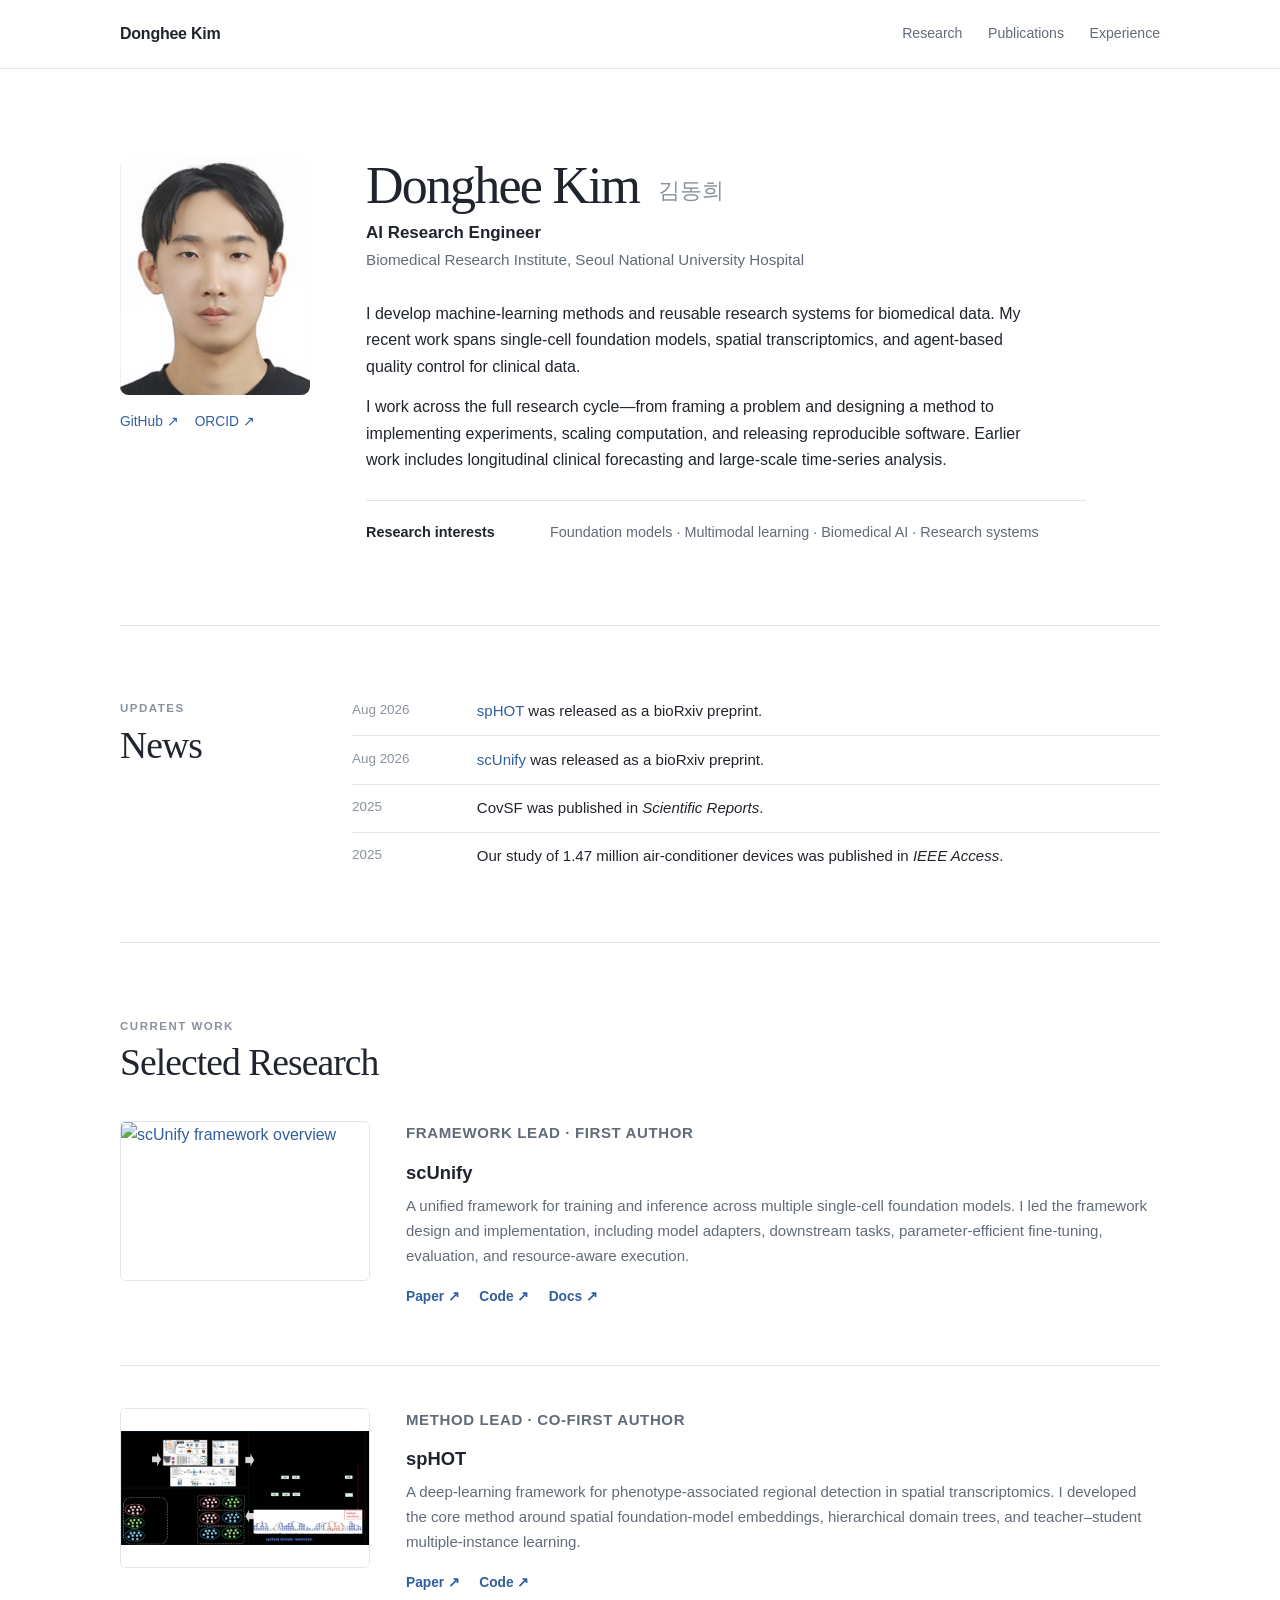
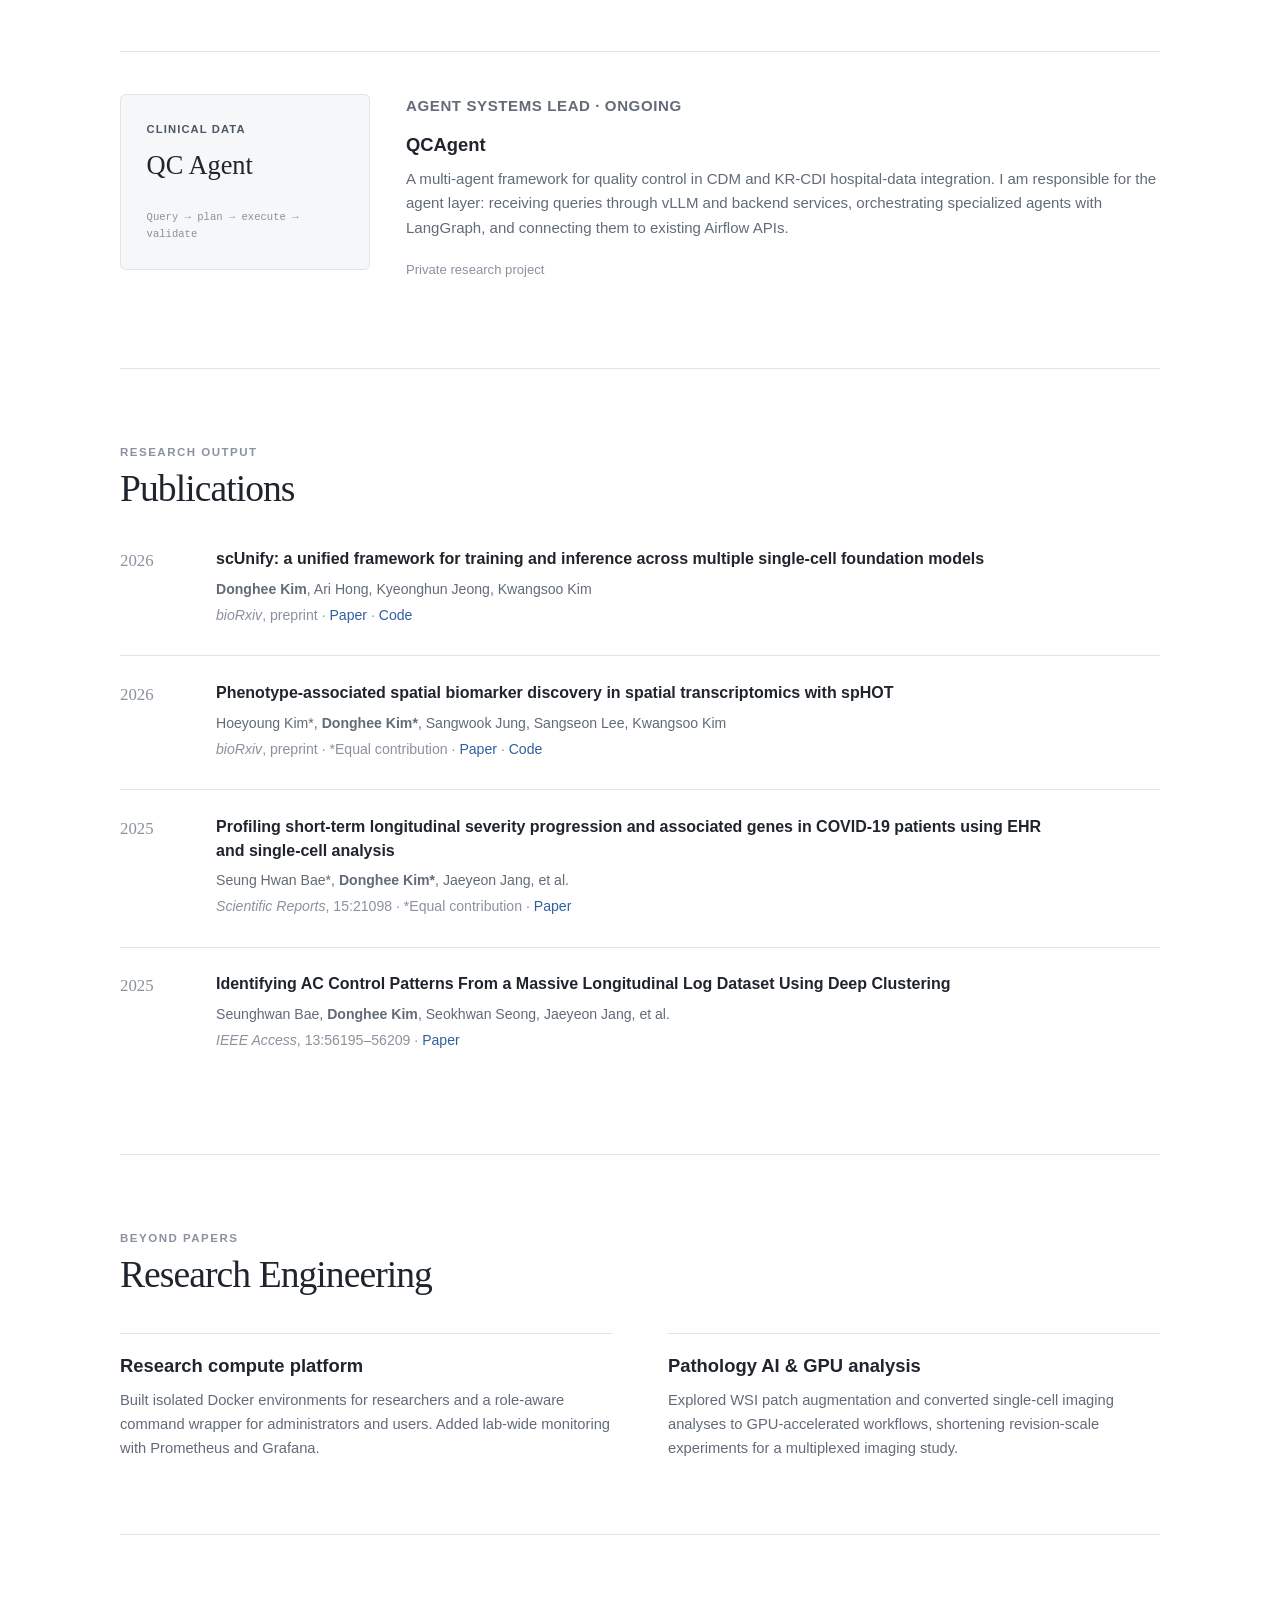
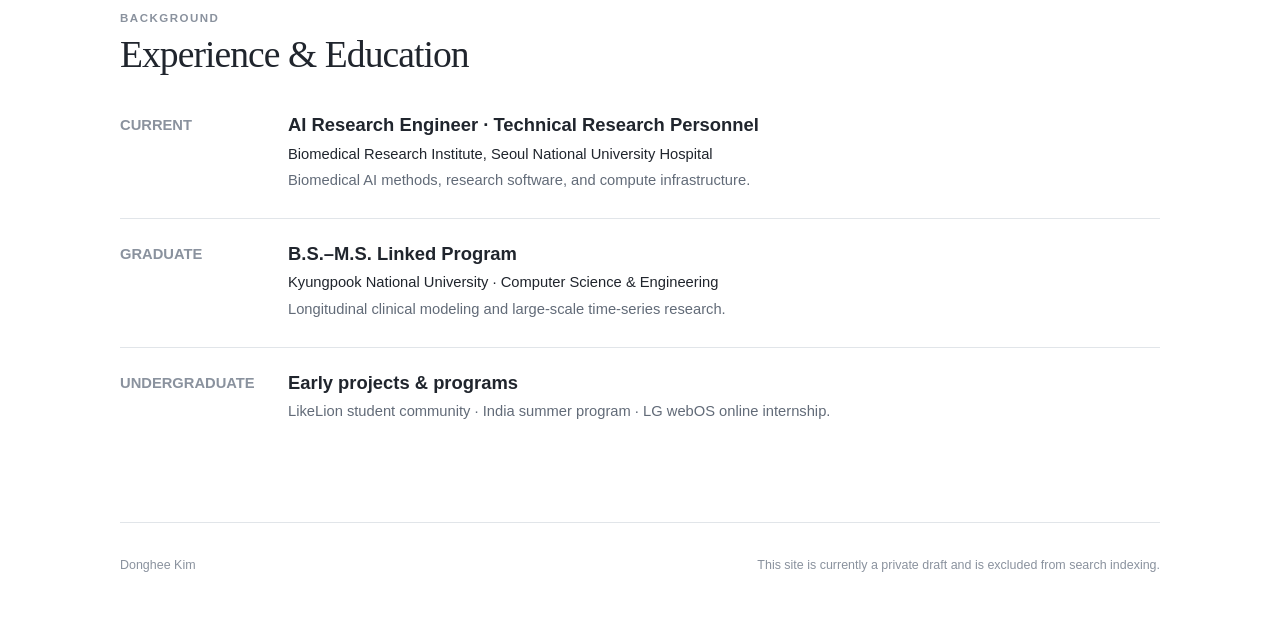
==== commit b53ba80a: "Redesign portfolio as academic CV site" ====
--- a/index.html
+++ b/index.html
@@ -3,400 +3,262 @@
 <head>
   <meta charset="utf-8">
   <meta name="viewport" content="width=device-width, initial-scale=1">
-  <meta name="description" content="Private portfolio draft for Donghee Kim, AI Research Engineer.">
+  <meta name="description" content="Donghee Kim — AI research engineer working on biomedical AI, foundation models, and research systems.">
   <meta name="robots" content="noindex, nofollow, noarchive">
-  <meta name="theme-color" content="#101823">
-  <title>Donghee Kim — AI Research Engineer</title>
+  <meta name="theme-color" content="#ffffff">
+  <title>Donghee Kim | AI Research Engineer</title>
   <link rel="icon" href="favicon.svg" type="image/svg+xml">
   <link rel="stylesheet" href="styles.css">
-  <script src="script.js" defer></script>
 </head>
 <body>
   <a class="skip-link" href="#main">Skip to content</a>
 
-  <div class="draft-ribbon" role="status">
-    <span class="draft-dot" aria-hidden="true"></span>
-    Private draft · v1
-  </div>
-
-  <header class="site-header" data-header>
-    <a class="wordmark" href="#top" aria-label="Donghee Kim, home">
-      <span>DK</span>
-      <span class="wordmark-name">Donghee Kim</span>
-    </a>
-    <nav class="site-nav" aria-label="Primary navigation">
-      <a href="#work">Work</a>
-      <a href="#publications">Publications</a>
-      <a href="#experience">Experience</a>
-      <a href="#about">About</a>
+  <header class="site-header">
+    <nav class="nav-wrap" aria-label="Primary navigation">
+      <a class="site-name" href="#about">Donghee Kim</a>
+      <div class="nav-links">
+        <a href="#research">Research</a>
+        <a href="#publications">Publications</a>
+        <a href="#experience">Experience</a>
+      </div>
     </nav>
-    <a class="header-link" href="https://github.com/DHKim327" target="_blank" rel="noreferrer">
-      GitHub <span aria-hidden="true">↗</span>
-    </a>
   </header>
 
-  <main id="main">
-    <section class="hero" id="top" aria-labelledby="hero-title">
-      <div class="hero-grid" aria-hidden="true"></div>
-      <div class="hero-copy">
-        <p class="eyebrow reveal">AI Research Engineer · Seoul, KR</p>
-        <h1 id="hero-title" class="reveal">
-          Building<br>learning<br>
-          methods into <em>systems.</em>
-        </h1>
-        <p class="hero-lede reveal">
-          I work across foundation models, representation learning, and
-          multi-agent systems—turning complex scientific data into reproducible,
-          extensible AI frameworks.
-        </p>
-        <div class="hero-actions reveal">
-          <a class="button button-primary" href="#work">Explore selected work</a>
-          <a class="button button-ghost" href="https://orcid.org/0009-0005-2941-5220" target="_blank" rel="noreferrer">
-            ORCID <span aria-hidden="true">↗</span>
+  <main id="main" class="page-wrap">
+    <section class="intro" id="about">
+      <aside class="profile-column">
+        <img class="profile-photo" src="assets/profile.jpg" alt="Portrait of Donghee Kim">
+        <div class="profile-links">
+          <a href="https://github.com/DHKim327" target="_blank" rel="noreferrer">GitHub ↗</a>
+          <a href="https://orcid.org/0009-0005-2941-5220" target="_blank" rel="noreferrer">ORCID ↗</a>
+        </div>
+      </aside>
+
+      <div class="intro-copy">
+        <h1>Donghee Kim <span>김동희</span></h1>
+        <p class="role">AI Research Engineer</p>
+        <p class="affiliation">Biomedical Research Institute, Seoul National University Hospital</p>
+
+        <div class="bio">
+          <p>
+            I develop machine-learning methods and reusable research systems for biomedical data.
+            My recent work spans single-cell foundation models, spatial transcriptomics, and
+            agent-based quality control for clinical data.
+          </p>
+          <p>
+            I work across the full research cycle—from framing a problem and designing a method
+            to implementing experiments, scaling computation, and releasing reproducible software.
+            Earlier work includes longitudinal clinical forecasting and large-scale time-series analysis.
+          </p>
+        </div>
+
+        <dl class="research-interests">
+          <dt>Research interests</dt>
+          <dd>Foundation models · Multimodal learning · Biomedical AI · Research systems</dd>
+        </dl>
+      </div>
+    </section>
+
+    <section class="section news" aria-labelledby="news-title">
+      <div class="section-heading">
+        <p class="eyebrow">Updates</p>
+        <h2 id="news-title">News</h2>
+      </div>
+      <div class="news-list">
+        <div class="news-item">
+          <time datetime="2026-08">Aug 2026</time>
+          <p><a href="https://doi.org/10.64898/2026.08.11.744312" target="_blank" rel="noreferrer">spHOT</a> was released as a bioRxiv preprint.</p>
+        </div>
+        <div class="news-item">
+          <time datetime="2026-08">Aug 2026</time>
+          <p><a href="https://doi.org/10.64898/2026.03.01.708392" target="_blank" rel="noreferrer">scUnify</a> was released as a bioRxiv preprint.</p>
+        </div>
+        <div class="news-item">
+          <time datetime="2025">2025</time>
+          <p>CovSF was published in <em>Scientific Reports</em>.</p>
+        </div>
+        <div class="news-item">
+          <time datetime="2025">2025</time>
+          <p>Our study of 1.47 million air-conditioner devices was published in <em>IEEE Access</em>.</p>
+        </div>
+      </div>
+    </section>
+
+    <section class="section" id="research" aria-labelledby="research-title">
+      <div class="section-heading">
+        <p class="eyebrow">Current work</p>
+        <h2 id="research-title">Selected Research</h2>
+      </div>
+
+      <div class="research-list">
+        <article class="research-item">
+          <a class="research-thumb" href="https://github.com/DHKim327/scUnify" target="_blank" rel="noreferrer">
+            <img src="https://raw.githubusercontent.com/DHKim327/scUnify/main/docs/assets/overview.png" alt="scUnify framework overview">
           </a>
-        </div>
-      </div>
-
-      <aside class="hero-profile reveal" aria-label="Profile summary">
-        <div class="portrait-shell">
-          <img
-            src="assets/profile.jpg"
-            alt="Portrait of Donghee Kim"
-            width="360"
-            height="360"
-          >
-          <span class="portrait-index" aria-hidden="true">01</span>
-        </div>
-        <dl class="profile-facts">
-          <div>
-            <dt>Current focus</dt>
-            <dd>Foundation models · AI agents</dd>
-          </div>
-          <div>
-            <dt>Research mode</dt>
-            <dd>Methods + open systems</dd>
-          </div>
-          <div>
-            <dt>Affiliation</dt>
-            <dd>SNUH Biomedical Research Institute</dd>
-          </div>
-        </dl>
-      </aside>
-
-      <ul class="hero-topics reveal" aria-label="Research topics">
-        <li>Foundation Models</li>
-        <li>Representation Learning</li>
-        <li>Agent Systems</li>
-        <li>Scientific ML</li>
-      </ul>
-    </section>
-
-    <section class="section work-section" id="work" aria-labelledby="work-title">
-      <div class="section-heading reveal">
-        <div>
-          <p class="section-index">01 / Selected work</p>
-          <h2 id="work-title">Research questions,<br>shipped as frameworks.</h2>
-        </div>
-        <p>
-          A portfolio spanning reusable foundation-model infrastructure,
-          spatial learning, longitudinal modeling, and agentic systems.
-        </p>
-      </div>
-
-      <article class="project project-featured reveal" id="scunify">
-        <div class="project-visual visual-scunify">
-          <img
-            src="https://raw.githubusercontent.com/DHKim327/scUnify/main/docs/assets/overview.png"
-            alt="Overview of the scUnify framework"
-            loading="lazy"
-          >
-          <span class="visual-label">Featured research · 2026</span>
-        </div>
-        <div class="project-body">
-          <div class="project-meta">
-            <span class="status status-live">Preprint</span>
-            <span>Lead author · Framework lead</span>
-          </div>
-          <h3>scUnify</h3>
-          <p class="project-subtitle">One training and inference layer across heterogeneous single-cell foundation models.</p>
-          <p class="project-description">
-            Designed and built a common workflow connecting five foundation-model
-            backbones, downstream tasks, PEFT strategies, evaluation, and
-            multi-resource scheduling—while preserving each model’s native runtime.
-          </p>
-          <ul class="tag-list" aria-label="scUnify topics">
-            <li>Foundation models</li>
-            <li>PEFT</li>
-            <li>Multi-GPU</li>
-            <li>Research software</li>
-          </ul>
-          <div class="project-links">
-            <a href="https://www.biorxiv.org/content/10.64898/2026.03.01.708392v2" target="_blank" rel="noreferrer">Paper ↗</a>
-            <a href="https://github.com/DHKim327/scUnify" target="_blank" rel="noreferrer">Code ↗</a>
-            <a href="https://scunify.readthedocs.io/" target="_blank" rel="noreferrer">Docs ↗</a>
-          </div>
-        </div>
-      </article>
-
-      <article class="project project-featured project-reverse reveal" id="sphot">
-        <div class="project-visual visual-sphot">
-          <img
-            src="assets/sphot-overview.jpg"
-            alt="Overview of the spHOT framework"
-            loading="lazy"
-          >
-          <span class="visual-label">Method development · 2026</span>
-        </div>
-        <div class="project-body">
-          <div class="project-meta">
-            <span class="status status-live">Preprint</span>
-            <span>Method lead · Co-first author</span>
-          </div>
-          <h3>spHOT</h3>
-          <p class="project-subtitle">Phenotype-associated regional discovery in spatial transcriptomics.</p>
-          <p class="project-description">
-            Developed the core learning method combining spatial foundation-model
-            embeddings, a hierarchical domain tree, and teacher–student multiple
-            instance learning to localize coherent phenotype-associated regions.
-          </p>
-          <ul class="tag-list" aria-label="spHOT topics">
-            <li>Spatial learning</li>
-            <li>Hierarchical clustering</li>
-            <li>Weak supervision</li>
-            <li>MIL</li>
-          </ul>
-          <div class="project-links">
-            <a href="https://www.biorxiv.org/content/10.64898/2026.08.11.744312v1" target="_blank" rel="noreferrer">Paper ↗</a>
-            <a href="https://github.com/DHKim327/spHOT" target="_blank" rel="noreferrer">Code ↗</a>
-          </div>
-        </div>
-      </article>
-
-      <div class="project-grid">
-        <article class="project-card card-agent reveal" id="qcagent">
-          <div class="card-number">03</div>
-          <div class="project-meta">
-            <span class="status status-progress">In progress</span>
-            <span>Agent systems lead</span>
-          </div>
-          <h3>QCAgent</h3>
-          <p>
-            Building the multi-agent layer for medical data quality control,
-            orchestrating expert-defined quality rules through LangGraph and
-            heterogeneous vLLM/backend services.
-          </p>
-          <ul class="tag-list">
-            <li>LangGraph</li>
-            <li>vLLM</li>
-            <li>Tool use</li>
-            <li>Backend APIs</li>
-          </ul>
-          <span class="private-label">Private research system</span>
-        </article>
-
-        <article class="project-card card-covsf reveal" id="covsf">
-          <div class="card-metric">
-            <strong>0.92</strong>
-            <span>external AUROC</span>
-          </div>
-          <div class="project-meta">
-            <span class="status status-published">Published</span>
-            <span>Research originator · Co-first author</span>
-          </div>
-          <h3>CovSF</h3>
-          <p>
-            Originated the longitudinal forecasting problem and developed the
-            initial RNN pipeline for short-term COVID-19 severity progression,
-            validated on an external cohort and paired single-cell profiles.
-          </p>
-          <ul class="tag-list">
-            <li>Longitudinal EHR</li>
-            <li>RNN</li>
-            <li>Multimodal validation</li>
-          </ul>
-          <a class="card-link" href="https://doi.org/10.1038/s41598-025-07793-x" target="_blank" rel="noreferrer">Scientific Reports ↗</a>
-        </article>
-
-        <article class="project-card card-ac reveal" id="ac-telemetry">
-          <div class="card-metric">
-            <strong>1.47M</strong>
-            <span>device logs</span>
-          </div>
-          <div class="project-meta">
-            <span class="status status-published">Published</span>
-            <span>Originating analysis</span>
-          </div>
-          <h3>Air-conditioner behavior mining</h3>
-          <p>
-            Initiated time-series clustering of nationwide device telemetry to
-            characterize control behavior; the study matured into a deep-clustering
-            analysis of user comfort patterns.
-          </p>
-          <ul class="tag-list">
-            <li>Massive telemetry</li>
-            <li>Time series</li>
-            <li>Deep clustering</li>
-          </ul>
-          <a class="card-link" href="https://doi.org/10.1109/ACCESS.2025.3554749" target="_blank" rel="noreferrer">IEEE Access ↗</a>
-        </article>
-      </div>
-    </section>
-
-    <section class="section systems-section" aria-labelledby="systems-title">
-      <div class="section-heading compact reveal">
-        <div>
-          <p class="section-index">02 / Engineering depth</p>
-          <h2 id="systems-title">Beyond the paper.</h2>
-        </div>
-        <p>Research infrastructure and accelerated analysis built around real collaborators and deadlines.</p>
-      </div>
-
-      <div class="systems-grid">
-        <article class="system-card reveal">
-          <span class="system-icon" aria-hidden="true">GPU</span>
-          <div>
-            <p class="system-kicker">Pathology AI</p>
-            <h3>GPU-accelerated tissue analysis</h3>
+          <div>
+            <p class="item-meta">Framework lead · First author</p>
+            <h3>scUnify</h3>
             <p>
-              Reworked analysis code for GPU execution during a manuscript revision,
-              enabling time-critical multiplexed imaging analyses; also explored
-              feature-space augmentation for WSI patch learning.
-            </p>
-          </div>
-        </article>
-        <article class="system-card reveal">
-          <span class="system-icon" aria-hidden="true">OPS</span>
-          <div>
-            <p class="system-kicker">Research infrastructure</p>
-            <h3>Multi-user compute platform</h3>
+              A unified framework for training and inference across multiple single-cell
+              foundation models. I led the framework design and implementation, including
+              model adapters, downstream tasks, parameter-efficient fine-tuning, evaluation,
+              and resource-aware execution.
+            </p>
+            <p class="item-links">
+              <a href="https://doi.org/10.64898/2026.03.01.708392" target="_blank" rel="noreferrer">Paper ↗</a>
+              <a href="https://github.com/DHKim327/scUnify" target="_blank" rel="noreferrer">Code ↗</a>
+              <a href="https://scunify.readthedocs.io/" target="_blank" rel="noreferrer">Docs ↗</a>
+            </p>
+          </div>
+        </article>
+
+        <article class="research-item">
+          <a class="research-thumb" href="https://github.com/DHKim327/spHOT" target="_blank" rel="noreferrer">
+            <img src="assets/sphot-overview.jpg" alt="spHOT method overview">
+          </a>
+          <div>
+            <p class="item-meta">Method lead · Co-first author</p>
+            <h3>spHOT</h3>
             <p>
-              Designed per-researcher Docker environments and role-aware command
-              wrappers, then added Grafana and Prometheus monitoring for shared
-              laboratory servers.
-            </p>
-          </div>
-        </article>
-      </div>
-    </section>
-
-    <section class="section publications-section" id="publications" aria-labelledby="publications-title">
-      <div class="section-heading compact reveal">
-        <div>
-          <p class="section-index">03 / Publications</p>
-          <h2 id="publications-title">Selected publications.</h2>
-        </div>
-        <p>Publications are presented as evidence of the work—not as the whole portfolio.</p>
-      </div>
-
-      <ol class="publication-list">
-        <li class="publication reveal">
-          <span class="pub-year">2026</span>
-          <div class="pub-content">
-            <p class="pub-title">scUnify: a unified framework for training and inference across multiple single-cell foundation models</p>
+              A deep-learning framework for phenotype-associated regional detection in spatial
+              transcriptomics. I developed the core method around spatial foundation-model
+              embeddings, hierarchical domain trees, and teacher–student multiple-instance learning.
+            </p>
+            <p class="item-links">
+              <a href="https://doi.org/10.64898/2026.08.11.744312" target="_blank" rel="noreferrer">Paper ↗</a>
+              <a href="https://github.com/DHKim327/spHOT" target="_blank" rel="noreferrer">Code ↗</a>
+            </p>
+          </div>
+        </article>
+
+        <article class="research-item">
+          <div class="research-thumb text-thumb" aria-hidden="true">
+            <span>Clinical data</span>
+            <strong>QC Agent</strong>
+            <small>Query → plan → execute → validate</small>
+          </div>
+          <div>
+            <p class="item-meta">Agent systems lead · Ongoing</p>
+            <h3>QCAgent</h3>
+            <p>
+              A multi-agent framework for quality control in CDM and KR-CDI hospital-data
+              integration. I am responsible for the agent layer: receiving queries through
+              vLLM and backend services, orchestrating specialized agents with LangGraph,
+              and connecting them to existing Airflow APIs.
+            </p>
+            <p class="item-links"><span>Private research project</span></p>
+          </div>
+        </article>
+      </div>
+    </section>
+
+    <section class="section" id="publications" aria-labelledby="publications-title">
+      <div class="section-heading">
+        <p class="eyebrow">Research output</p>
+        <h2 id="publications-title">Publications</h2>
+      </div>
+
+      <div class="publication-list">
+        <article class="publication">
+          <time datetime="2026">2026</time>
+          <div>
+            <h3>scUnify: a unified framework for training and inference across multiple single-cell foundation models</h3>
             <p><strong>Donghee Kim</strong>, Ari Hong, Kyeonghun Jeong, Kwangsoo Kim</p>
-            <p class="pub-venue">bioRxiv · First author</p>
-          </div>
-          <a href="https://doi.org/10.64898/2026.03.01.708392" target="_blank" rel="noreferrer" aria-label="Open scUnify paper">↗</a>
-        </li>
-        <li class="publication reveal">
-          <span class="pub-year">2026</span>
-          <div class="pub-content">
-            <p class="pub-title">Phenotype-associated spatial biomarker discovery in spatial transcriptomics with spHOT</p>
-            <p>Hoeyoung Kim, <strong>Donghee Kim</strong>, Sangwook Jung, Sangseon Lee, Kwangsoo Kim</p>
-            <p class="pub-venue">bioRxiv · Co-first author, method lead</p>
-          </div>
-          <a href="https://doi.org/10.64898/2026.08.11.744312" target="_blank" rel="noreferrer" aria-label="Open spHOT paper">↗</a>
-        </li>
-        <li class="publication reveal">
-          <span class="pub-year">2025</span>
-          <div class="pub-content">
-            <p class="pub-title">Profiling short-term longitudinal severity progression and associated genes in COVID-19 patients using EHR and single-cell analysis</p>
-            <p>Seung Hwan Bae, <strong>Donghee Kim</strong>, Jaeyeon Jang, et al.</p>
-            <p class="pub-venue">Scientific Reports · Co-first author</p>
-          </div>
-          <a href="https://doi.org/10.1038/s41598-025-07793-x" target="_blank" rel="noreferrer" aria-label="Open CovSF paper">↗</a>
-        </li>
-        <li class="publication reveal">
-          <span class="pub-year">2025</span>
-          <div class="pub-content">
-            <p class="pub-title">Identifying AC Control Patterns From a Massive Longitudinal Log Dataset Using Deep Clustering</p>
-            <p>Seunghwan Bae, <strong>Donghee Kim</strong>, Seokhwan Seong, et al.</p>
-            <p class="pub-venue">IEEE Access</p>
-          </div>
-          <a href="https://doi.org/10.1109/ACCESS.2025.3554749" target="_blank" rel="noreferrer" aria-label="Open air-conditioner paper">↗</a>
-        </li>
-      </ol>
-    </section>
-
-    <section class="section experience-section" id="experience" aria-labelledby="experience-title">
-      <div class="section-heading compact reveal">
-        <div>
-          <p class="section-index">04 / Trajectory</p>
-          <h2 id="experience-title">From exploration<br>to research ownership.</h2>
-        </div>
-        <p>A compact trajectory; the work above carries the detail.</p>
-      </div>
-
-      <ol class="timeline">
-        <li class="timeline-item reveal">
-          <span class="timeline-phase">Current</span>
+            <p class="venue"><em>bioRxiv</em>, preprint · <a href="https://doi.org/10.64898/2026.03.01.708392" target="_blank" rel="noreferrer">Paper</a> · <a href="https://github.com/DHKim327/scUnify" target="_blank" rel="noreferrer">Code</a></p>
+          </div>
+        </article>
+
+        <article class="publication">
+          <time datetime="2026">2026</time>
+          <div>
+            <h3>Phenotype-associated spatial biomarker discovery in spatial transcriptomics with spHOT</h3>
+            <p>Hoeyoung Kim*, <strong>Donghee Kim*</strong>, Sangwook Jung, Sangseon Lee, Kwangsoo Kim</p>
+            <p class="venue"><em>bioRxiv</em>, preprint · *Equal contribution · <a href="https://doi.org/10.64898/2026.08.11.744312" target="_blank" rel="noreferrer">Paper</a> · <a href="https://github.com/DHKim327/spHOT" target="_blank" rel="noreferrer">Code</a></p>
+          </div>
+        </article>
+
+        <article class="publication">
+          <time datetime="2025">2025</time>
+          <div>
+            <h3>Profiling short-term longitudinal severity progression and associated genes in COVID-19 patients using EHR and single-cell analysis</h3>
+            <p>Seung Hwan Bae*, <strong>Donghee Kim*</strong>, Jaeyeon Jang, et al.</p>
+            <p class="venue"><em>Scientific Reports</em>, 15:21098 · *Equal contribution · <a href="https://doi.org/10.1038/s41598-025-07793-x" target="_blank" rel="noreferrer">Paper</a></p>
+          </div>
+        </article>
+
+        <article class="publication">
+          <time datetime="2025">2025</time>
+          <div>
+            <h3>Identifying AC Control Patterns From a Massive Longitudinal Log Dataset Using Deep Clustering</h3>
+            <p>Seunghwan Bae, <strong>Donghee Kim</strong>, Seokhwan Seong, Jaeyeon Jang, et al.</p>
+            <p class="venue"><em>IEEE Access</em>, 13:56195–56209 · <a href="https://doi.org/10.1109/ACCESS.2025.3554749" target="_blank" rel="noreferrer">Paper</a></p>
+          </div>
+        </article>
+      </div>
+    </section>
+
+    <section class="section" aria-labelledby="engineering-title">
+      <div class="section-heading">
+        <p class="eyebrow">Beyond papers</p>
+        <h2 id="engineering-title">Research Engineering</h2>
+      </div>
+      <div class="compact-grid">
+        <article>
+          <h3>Research compute platform</h3>
+          <p>
+            Built isolated Docker environments for researchers and a role-aware command wrapper
+            for administrators and users. Added lab-wide monitoring with Prometheus and Grafana.
+          </p>
+        </article>
+        <article>
+          <h3>Pathology AI &amp; GPU analysis</h3>
+          <p>
+            Explored WSI patch augmentation and converted single-cell imaging analyses to
+            GPU-accelerated workflows, shortening revision-scale experiments for a multiplexed
+            imaging study.
+          </p>
+        </article>
+      </div>
+    </section>
+
+    <section class="section" id="experience" aria-labelledby="experience-title">
+      <div class="section-heading">
+        <p class="eyebrow">Background</p>
+        <h2 id="experience-title">Experience &amp; Education</h2>
+      </div>
+      <div class="timeline">
+        <article>
+          <p class="timeline-label">Current</p>
           <div>
             <h3>AI Research Engineer · Technical Research Personnel</h3>
-            <p class="timeline-place">Seoul National University Hospital Biomedical Research Institute</p>
-            <p>Leading method and framework development across spatial learning, single-cell foundation models, and medical data agents.</p>
-          </div>
-        </li>
-        <li class="timeline-item reveal">
-          <span class="timeline-phase">Graduate</span>
+            <p>Biomedical Research Institute, Seoul National University Hospital</p>
+            <p class="detail">Biomedical AI methods, research software, and compute infrastructure.</p>
+          </div>
+        </article>
+        <article>
+          <p class="timeline-label">Graduate</p>
           <div>
             <h3>B.S.–M.S. Linked Program</h3>
-            <p class="timeline-place">Kyungpook National University</p>
-            <p>Built the initial time-series and longitudinal modeling work that developed into the air-conditioner study and CovSF.</p>
-          </div>
-        </li>
-        <li class="timeline-item reveal">
-          <span class="timeline-phase">Undergraduate</span>
-          <div>
-            <h3>Software, product, and international programs</h3>
-            <p class="timeline-place">LikeLion · India training · webOS online internship</p>
-            <p>Early exposure to collaborative software development, product building, and international technical programs.</p>
-          </div>
-        </li>
-      </ol>
-    </section>
-
-    <section class="section about-section" id="about" aria-labelledby="about-title">
-      <div class="about-card reveal">
-        <div>
-          <p class="section-index">05 / About</p>
-          <h2 id="about-title">Researcher in method.<br>Engineer in execution.</h2>
-        </div>
-        <div class="about-copy">
-          <p>
-            My work sits between methodological research and the systems needed
-            to make it real. I am especially interested in foundation-model
-            adaptation, structured representation learning, and reliable agents
-            for complex environments.
-          </p>
-          <p>
-            The next direction is to transfer these capabilities beyond biomedical
-            data—including interactive and game environments where models must
-            perceive, reason, adapt, and act.
-          </p>
-          <div class="about-links">
-            <a href="https://github.com/DHKim327" target="_blank" rel="noreferrer">GitHub ↗</a>
-            <a href="https://orcid.org/0009-0005-2941-5220" target="_blank" rel="noreferrer">ORCID ↗</a>
-            <a href="https://scunify.readthedocs.io/" target="_blank" rel="noreferrer">Documentation ↗</a>
-          </div>
-        </div>
+            <p>Kyungpook National University · Computer Science &amp; Engineering</p>
+            <p class="detail">Longitudinal clinical modeling and large-scale time-series research.</p>
+          </div>
+        </article>
+        <article>
+          <p class="timeline-label">Undergraduate</p>
+          <div>
+            <h3>Early projects &amp; programs</h3>
+            <p class="detail">LikeLion student community · India summer program · LG webOS online internship.</p>
+          </div>
+        </article>
       </div>
     </section>
   </main>
 
-  <footer class="site-footer">
-    <p>Donghee Kim · AI Research Engineer</p>
-    <p>Private portfolio draft · <span data-year>2026</span></p>
+  <footer>
+    <div class="footer-inner">
+      <p>Donghee Kim</p>
+      <p>This site is currently a private draft and is excluded from search indexing.</p>
+    </div>
   </footer>
 </body>
 </html>
-
--- a/styles.css
+++ b/styles.css
@@ -1,17 +1,12 @@
 :root {
-  --ink: #101823;
-  --ink-soft: #293442;
-  --paper: #f4f2eb;
-  --paper-bright: #fbfaf6;
-  --line: rgba(16, 24, 35, 0.16);
-  --line-dark: rgba(255, 255, 255, 0.17);
-  --muted: #68717c;
-  --acid: #bafc52;
-  --orange: #ff7557;
-  --blue: #77a7ff;
-  --max: 1280px;
-  --pad: clamp(1.25rem, 4vw, 4.5rem);
-  --radius: 1.2rem;
+  --text: #20252d;
+  --muted: #626b78;
+  --faint: #8a929e;
+  --link: #315f9f;
+  --line: #e1e5e9;
+  --soft: #f5f7f9;
+  --page: #ffffff;
+  --max-width: 1040px;
 }
 
 * {
@@ -22,27 +17,39 @@
   scroll-behavior: smooth;
 }
 
-[id] {
-  scroll-margin-top: 5rem;
-}
-
 body {
   margin: 0;
-  overflow-x: hidden;
-  color: var(--ink);
-  background: var(--paper);
-  font-family: Inter, ui-sans-serif, -apple-system, BlinkMacSystemFont, "Segoe UI", sans-serif;
+  color: var(--text);
+  background: var(--page);
+  font-family: Inter, ui-sans-serif, -apple-system, BlinkMacSystemFont, "Segoe UI",
+    "Noto Sans KR", Helvetica, Arial, sans-serif;
+  font-size: 16px;
+  line-height: 1.65;
   -webkit-font-smoothing: antialiased;
 }
 
 a {
-  color: inherit;
+  color: var(--link);
   text-decoration: none;
+}
+
+a:hover {
+  text-decoration: underline;
+  text-underline-offset: 0.2em;
 }
 
 img {
   display: block;
   max-width: 100%;
+}
+
+p,
+h1,
+h2,
+h3,
+dl,
+dd {
+  margin-top: 0;
 }
 
 .skip-link {
@@ -50,1011 +57,538 @@
   top: 0.75rem;
   left: 0.75rem;
   z-index: 100;
-  padding: 0.75rem 1rem;
-  color: var(--ink);
-  background: var(--acid);
-  transform: translateY(-150%);
+  padding: 0.55rem 0.8rem;
+  color: #fff;
+  background: var(--text);
+  transform: translateY(-160%);
 }
 
 .skip-link:focus {
   transform: translateY(0);
 }
 
-.draft-ribbon {
-  position: fixed;
-  right: 1rem;
-  bottom: 1rem;
-  z-index: 20;
+.site-header {
+  position: sticky;
+  top: 0;
+  z-index: 10;
+  border-bottom: 1px solid rgba(225, 229, 233, 0.88);
+  background: rgba(255, 255, 255, 0.94);
+  backdrop-filter: blur(12px);
+}
+
+.nav-wrap {
   display: flex;
   align-items: center;
-  gap: 0.55rem;
-  padding: 0.65rem 0.85rem;
-  border: 1px solid rgba(255,255,255,.18);
-  border-radius: 999px;
-  color: #fff;
-  background: rgba(16, 24, 35, 0.87);
-  box-shadow: 0 8px 30px rgba(0,0,0,.2);
-  backdrop-filter: blur(12px);
+  justify-content: space-between;
+  width: min(calc(100% - 3rem), var(--max-width));
+  min-height: 4.25rem;
+  margin: 0 auto;
+}
+
+.site-name {
+  color: var(--text);
+  font-weight: 680;
+  letter-spacing: -0.015em;
+}
+
+.nav-links {
+  display: flex;
+  gap: 1.6rem;
+  font-size: 0.88rem;
+}
+
+.nav-links a {
+  color: var(--muted);
+}
+
+.page-wrap {
+  width: min(calc(100% - 3rem), var(--max-width));
+  margin: 0 auto;
+}
+
+.intro {
+  display: grid;
+  grid-template-columns: 190px minmax(0, 1fr);
+  gap: 3.5rem;
+  padding: 5.5rem 0 5rem;
+  border-bottom: 1px solid var(--line);
+}
+
+.profile-photo {
+  width: 190px;
+  aspect-ratio: 4 / 5;
+  border-radius: 0.55rem;
+  object-fit: cover;
+  object-position: center 22%;
+  filter: saturate(0.9);
+}
+
+.profile-links {
+  display: flex;
+  gap: 1rem;
+  padding-top: 1rem;
+  font-size: 0.86rem;
+}
+
+.intro-copy {
+  max-width: 720px;
+}
+
+.intro h1 {
+  margin-bottom: 0.3rem;
+  font-family: Georgia, "Times New Roman", "Noto Serif KR", serif;
+  font-size: clamp(2.3rem, 5vw, 3.25rem);
+  font-weight: 500;
+  line-height: 1.1;
+  letter-spacing: -0.035em;
+}
+
+.intro h1 span {
+  margin-left: 0.5rem;
+  color: var(--faint);
+  font-family: Inter, ui-sans-serif, sans-serif;
+  font-size: 0.43em;
+  font-weight: 500;
+  letter-spacing: 0;
+  vertical-align: middle;
+}
+
+.role {
+  margin-bottom: 0;
+  color: var(--text);
+  font-size: 1.06rem;
+  font-weight: 650;
+}
+
+.affiliation {
+  margin-bottom: 1.8rem;
+  color: var(--muted);
+  font-size: 0.95rem;
+}
+
+.bio {
+  max-width: 680px;
+}
+
+.bio p {
+  margin-bottom: 0.9rem;
+}
+
+.research-interests {
+  display: grid;
+  grid-template-columns: 9rem 1fr;
+  margin: 1.65rem 0 0;
+  padding-top: 1.25rem;
+  border-top: 1px solid var(--line);
+  font-size: 0.9rem;
+}
+
+.research-interests dt {
+  font-weight: 650;
+}
+
+.research-interests dd {
+  margin-bottom: 0;
+  color: var(--muted);
+}
+
+.section {
+  padding: 4.6rem 0;
+  border-bottom: 1px solid var(--line);
+  scroll-margin-top: 5rem;
+}
+
+.section-heading {
+  margin-bottom: 2.25rem;
+}
+
+.eyebrow {
+  margin-bottom: 0.28rem;
+  color: var(--faint);
   font-size: 0.72rem;
   font-weight: 700;
-  letter-spacing: 0.06em;
+  letter-spacing: 0.13em;
   text-transform: uppercase;
 }
 
-.draft-dot {
-  width: 0.45rem;
-  height: 0.45rem;
-  border-radius: 50%;
-  background: var(--acid);
-  box-shadow: 0 0 0 .22rem rgba(186,252,82,.15);
-}
-
-.site-header {
-  position: fixed;
-  inset: 0 0 auto;
-  z-index: 15;
-  display: grid;
-  grid-template-columns: 1fr auto 1fr;
-  align-items: center;
+.section h2 {
+  margin-bottom: 0;
+  font-family: Georgia, "Times New Roman", serif;
+  font-size: clamp(1.85rem, 3.5vw, 2.35rem);
+  font-weight: 500;
+  line-height: 1.2;
+  letter-spacing: -0.025em;
+}
+
+.news {
+  display: grid;
+  grid-template-columns: 12rem 1fr;
+  gap: 2.5rem;
+}
+
+.news .section-heading {
+  margin-bottom: 0;
+}
+
+.news-item {
+  display: grid;
+  grid-template-columns: 6.4rem 1fr;
+  gap: 1.4rem;
+  padding: 0.7rem 0;
+  border-bottom: 1px solid var(--line);
+}
+
+.news-item:first-child {
+  padding-top: 0;
+}
+
+.news-item:last-child {
+  padding-bottom: 0;
+  border-bottom: 0;
+}
+
+.news-item time {
+  color: var(--faint);
+  font-size: 0.84rem;
+  font-variant-numeric: tabular-nums;
+}
+
+.news-item p {
+  margin-bottom: 0;
+  font-size: 0.94rem;
+}
+
+.research-item {
+  display: grid;
+  grid-template-columns: 250px minmax(0, 1fr);
+  gap: 2.25rem;
+  padding: 2.6rem 0;
+  border-top: 1px solid var(--line);
+}
+
+.research-item:first-child {
+  padding-top: 0;
+  border-top: 0;
+}
+
+.research-item:last-child {
+  padding-bottom: 0;
+}
+
+.research-thumb {
+  align-self: start;
+  overflow: hidden;
+  width: 250px;
+  min-height: 158px;
+  border: 1px solid var(--line);
+  border-radius: 0.35rem;
+  background: var(--soft);
+}
+
+.research-thumb img {
   width: 100%;
-  min-height: 5.25rem;
-  padding: 0 var(--pad);
-  color: #fff;
-  border-bottom: 1px solid var(--line-dark);
-  transition: color .25s ease, background-color .25s ease, min-height .25s ease;
-}
-
-.site-header.is-scrolled {
-  min-height: 4.25rem;
-  color: var(--ink);
-  background: rgba(244, 242, 235, .92);
-  border-bottom-color: var(--line);
-  backdrop-filter: blur(16px);
-}
-
-.wordmark {
-  display: inline-flex;
-  align-items: center;
-  gap: 0.85rem;
-  justify-self: start;
-  font-size: 0.83rem;
+  height: 158px;
+  object-fit: contain;
+  background: #fff;
+}
+
+.text-thumb {
+  display: flex;
+  flex-direction: column;
+  justify-content: center;
+  padding: 1.6rem;
+  color: #4b5664;
+}
+
+.text-thumb span {
+  font-size: 0.7rem;
   font-weight: 700;
-}
-
-.wordmark > span:first-child {
-  display: grid;
-  width: 2.15rem;
-  height: 2.15rem;
-  place-items: center;
-  border: 1px solid currentColor;
-  border-radius: 50%;
-  font-size: .72rem;
-}
-
-.site-nav {
-  display: flex;
-  gap: clamp(1rem, 3vw, 2.5rem);
+  letter-spacing: 0.1em;
+  text-transform: uppercase;
+}
+
+.text-thumb strong {
+  margin: 0.35rem 0 1.3rem;
+  color: var(--text);
+  font-family: Georgia, "Times New Roman", serif;
+  font-size: 1.65rem;
+  font-weight: 500;
+}
+
+.text-thumb small {
+  color: var(--faint);
+  font-family: ui-monospace, SFMono-Regular, Consolas, monospace;
+  font-size: 0.66rem;
+}
+
+.item-meta {
+  margin-bottom: 0.3rem;
+  color: var(--faint);
   font-size: 0.76rem;
   font-weight: 650;
   letter-spacing: 0.04em;
-}
-
-.site-nav a,
-.header-link {
-  opacity: 0.74;
-  transition: opacity .2s ease;
-}
-
-.site-nav a:hover,
-.site-nav a:focus-visible,
-.site-nav a.is-active,
-.header-link:hover,
-.header-link:focus-visible {
-  opacity: 1;
-}
-
-.header-link {
-  justify-self: end;
-  font-size: .77rem;
-  font-weight: 700;
-}
-
-.hero {
-  position: relative;
-  display: grid;
-  grid-template-columns: minmax(0, 1.25fr) minmax(18rem, .75fr);
-  gap: clamp(2.5rem, 7vw, 7.5rem);
-  min-height: 100svh;
-  padding: clamp(9rem, 16vh, 12rem) var(--pad) clamp(4rem, 10vh, 7rem);
-  overflow: hidden;
-  color: #fff;
-  background:
-    radial-gradient(circle at 79% 30%, rgba(119,167,255,.18), transparent 25%),
-    radial-gradient(circle at 13% 92%, rgba(186,252,82,.08), transparent 27%),
-    var(--ink);
-}
-
-.hero-grid {
-  position: absolute;
-  inset: 0;
-  opacity: .48;
-  background-image:
-    linear-gradient(rgba(255,255,255,.045) 1px, transparent 1px),
-    linear-gradient(90deg, rgba(255,255,255,.045) 1px, transparent 1px);
-  background-size: 5rem 5rem;
-  mask-image: linear-gradient(to bottom, black, transparent 90%);
-}
-
-.hero::after {
-  content: "DK";
-  position: absolute;
-  right: -0.04em;
-  bottom: -0.26em;
-  color: transparent;
-  font-family: Georgia, "Times New Roman", serif;
-  font-size: clamp(18rem, 39vw, 38rem);
-  font-weight: 700;
-  line-height: 1;
-  -webkit-text-stroke: 1px rgba(255,255,255,.055);
-  pointer-events: none;
-}
-
-.hero-copy,
-.hero-profile,
-.hero-topics {
-  position: relative;
-  z-index: 1;
-}
-
-.hero-copy {
-  align-self: center;
-  min-width: 0;
-  max-width: 58rem;
-}
-
-.eyebrow,
-.section-index {
-  margin: 0 0 1.4rem;
-  font-size: .72rem;
-  font-weight: 760;
-  letter-spacing: .13em;
   text-transform: uppercase;
 }
 
-.eyebrow {
-  display: flex;
-  align-items: center;
-  gap: .8rem;
-  color: var(--acid);
-}
-
-.eyebrow::before {
-  content: "";
-  width: 2.5rem;
-  height: 1px;
-  background: currentColor;
-}
-
-.hero h1 {
-  max-width: 12ch;
-  margin: 0;
-  font-size: clamp(3.4rem, 7.3vw, 8.2rem);
-  font-weight: 650;
-  letter-spacing: -.065em;
-  line-height: .91;
-}
-
-.hero h1 em {
-  color: var(--acid);
-  font-family: Georgia, "Times New Roman", serif;
-  font-weight: 400;
-}
-
-.hero-lede {
-  max-width: 46rem;
-  margin: clamp(2rem, 5vh, 3.4rem) 0 0;
-  color: rgba(255,255,255,.69);
-  font-size: clamp(1.02rem, 1.5vw, 1.3rem);
-  line-height: 1.65;
-}
-
-.hero-actions {
+.research-item h3,
+.compact-grid h3,
+.timeline h3 {
+  margin-bottom: 0.55rem;
+  color: var(--text);
+  font-size: 1.15rem;
+  line-height: 1.35;
+}
+
+.research-item p {
+  margin-bottom: 0.9rem;
+  color: var(--muted);
+  font-size: 0.94rem;
+}
+
+.item-links {
   display: flex;
   flex-wrap: wrap;
-  gap: .75rem;
-  margin-top: 2.2rem;
-}
-
-.button {
-  display: inline-flex;
-  align-items: center;
-  justify-content: center;
-  min-height: 3.2rem;
-  padding: 0 1.25rem;
-  border: 1px solid rgba(255,255,255,.22);
-  border-radius: 999px;
-  font-size: .8rem;
-  font-weight: 750;
-  transition: transform .2s ease, background-color .2s ease;
-}
-
-.button:hover {
-  transform: translateY(-2px);
-}
-
-.button-primary {
-  color: var(--ink);
-  border-color: var(--acid);
-  background: var(--acid);
-}
-
-.button-ghost:hover {
-  background: rgba(255,255,255,.09);
-}
-
-.hero-profile {
-  align-self: center;
-  justify-self: end;
-  min-width: 0;
-  width: min(100%, 26rem);
-}
-
-.portrait-shell {
-  position: relative;
-  padding: .7rem;
-  border: 1px solid rgba(255,255,255,.19);
-  border-radius: 50% 50% 1rem 1rem;
-}
-
-.portrait-shell img {
-  width: 100%;
-  aspect-ratio: 1 / 1.12;
-  border-radius: 50% 50% .6rem .6rem;
-  object-fit: cover;
-  object-position: center 28%;
-  filter: saturate(.72) contrast(1.02);
-}
-
-.portrait-index {
-  position: absolute;
-  right: -.2rem;
-  bottom: 1.5rem;
-  display: grid;
-  width: 3.4rem;
-  height: 3.4rem;
-  place-items: center;
-  color: var(--ink);
-  border-radius: 50%;
-  background: var(--orange);
-  font-family: Georgia, serif;
-  font-size: 1.2rem;
-}
-
-.profile-facts {
-  margin: 1.2rem 0 0;
-  border-top: 1px solid var(--line-dark);
-}
-
-.profile-facts > div {
-  display: grid;
-  grid-template-columns: 7.4rem 1fr;
-  gap: 1rem;
-  padding: .8rem 0;
-  border-bottom: 1px solid var(--line-dark);
-}
-
-.profile-facts dt {
-  color: rgba(255,255,255,.42);
-  font-size: .68rem;
-  letter-spacing: .04em;
+  gap: 1.2rem;
+  padding-top: 0.2rem;
+}
+
+.item-links a {
+  font-size: 0.86rem;
+  font-weight: 600;
+}
+
+.item-links span {
+  color: var(--faint);
+  font-size: 0.82rem;
+}
+
+.publication {
+  display: grid;
+  grid-template-columns: 4.5rem minmax(0, 1fr);
+  gap: 1.5rem;
+  padding: 1.55rem 0;
+  border-top: 1px solid var(--line);
+}
+
+.publication:first-child {
+  padding-top: 0;
+  border-top: 0;
+}
+
+.publication time {
+  color: var(--faint);
+  font-family: Georgia, "Times New Roman", serif;
+  font-size: 1.05rem;
+}
+
+.publication h3 {
+  max-width: 850px;
+  margin-bottom: 0.42rem;
+  font-size: 1rem;
+  font-weight: 650;
+  line-height: 1.48;
+}
+
+.publication p {
+  margin-bottom: 0.2rem;
+  color: var(--muted);
+  font-size: 0.88rem;
+}
+
+.publication .venue {
+  color: var(--faint);
+}
+
+.compact-grid {
+  display: grid;
+  grid-template-columns: repeat(2, minmax(0, 1fr));
+  gap: 3.5rem;
+}
+
+.compact-grid article {
+  padding-top: 1.25rem;
+  border-top: 1px solid var(--line);
+}
+
+.compact-grid p {
+  margin-bottom: 0;
+  color: var(--muted);
+  font-size: 0.92rem;
+}
+
+.timeline article {
+  display: grid;
+  grid-template-columns: 8.5rem minmax(0, 1fr);
+  gap: 2rem;
+  padding: 1.45rem 0;
+  border-top: 1px solid var(--line);
+}
+
+.timeline article:first-child {
+  padding-top: 0;
+  border-top: 0;
+}
+
+.timeline-label {
+  margin-bottom: 0;
+  color: var(--faint);
+  font-size: 0.82rem;
+  font-weight: 650;
   text-transform: uppercase;
 }
 
-.profile-facts dd {
-  margin: 0;
-  color: rgba(255,255,255,.82);
-  font-size: .78rem;
-}
-
-.hero-topics {
-  grid-column: 1 / -1;
-  display: flex;
-  flex-wrap: wrap;
-  gap: .6rem;
-  align-self: end;
-  margin: 1rem 0 0;
-  padding: 0;
-  list-style: none;
-}
-
-.hero-topics li {
-  padding: .52rem .75rem;
-  border: 1px solid var(--line-dark);
-  border-radius: 999px;
-  color: rgba(255,255,255,.61);
-  font-family: ui-monospace, "SFMono-Regular", Consolas, monospace;
-  font-size: .68rem;
-}
-
-.section {
-  width: min(100%, calc(var(--max) + 2 * var(--pad)));
-  margin: 0 auto;
-  padding: clamp(6rem, 12vw, 11rem) var(--pad);
-}
-
-.section-heading {
-  display: grid;
-  grid-template-columns: minmax(0, 1.4fr) minmax(18rem, .6fr);
-  gap: 4rem;
-  align-items: end;
-  margin-bottom: clamp(3rem, 7vw, 6.5rem);
-}
-
-.section-heading.compact {
-  margin-bottom: clamp(2.5rem, 5vw, 4.5rem);
-}
-
-.section-index {
-  color: var(--muted);
-}
-
-.section-heading h2,
-.about-card h2 {
-  margin: 0;
-  font-family: Georgia, "Times New Roman", serif;
-  font-size: clamp(2.6rem, 5.3vw, 5.4rem);
-  font-weight: 400;
-  letter-spacing: -.045em;
-  line-height: .98;
-}
-
-.section-heading > p {
-  max-width: 34rem;
-  margin: 0;
-  color: var(--muted);
-  font-size: .98rem;
-  line-height: 1.7;
-}
-
-.project-featured {
-  display: grid;
-  grid-template-columns: minmax(0, 1.18fr) minmax(20rem, .82fr);
-  min-height: 35rem;
-  margin-bottom: 1.5rem;
-  overflow: hidden;
-  border: 1px solid var(--line);
-  border-radius: var(--radius);
-  background: var(--paper-bright);
-}
-
-.project-reverse {
-  grid-template-columns: minmax(20rem, .82fr) minmax(0, 1.18fr);
-}
-
-.project-reverse .project-visual {
-  order: 2;
-}
-
-.project-visual {
-  position: relative;
-  display: grid;
-  min-height: 28rem;
-  padding: clamp(1.25rem, 3vw, 3rem);
-  place-items: center;
-  overflow: hidden;
-}
-
-.project-visual::before,
-.project-visual::after {
-  content: "";
-  position: absolute;
-  border-radius: 50%;
-  filter: blur(12px);
-}
-
-.project-visual::before {
-  top: -12%;
-  right: -4%;
-  width: 19rem;
-  height: 19rem;
-  background: rgba(119,167,255,.36);
-}
-
-.project-visual::after {
-  bottom: -16%;
-  left: 5%;
-  width: 16rem;
-  height: 16rem;
-  background: rgba(186,252,82,.22);
-}
-
-.visual-scunify {
-  background: #162338;
-}
-
-.visual-sphot {
-  background: #281d30;
-}
-
-.visual-sphot::before {
-  background: rgba(255,117,87,.31);
-}
-
-.project-visual img {
-  position: relative;
-  z-index: 1;
-  width: 100%;
-  max-height: 27rem;
-  padding: .65rem;
-  border-radius: .8rem;
-  background: rgba(255,255,255,.94);
-  box-shadow: 0 2rem 5rem rgba(0,0,0,.28);
-  object-fit: contain;
-  transform: rotate(-1.2deg);
-}
-
-.visual-sphot img {
-  height: min(25rem, 78%);
-  background: #050505;
-  object-fit: cover;
-  object-position: center;
-  transform: rotate(1.2deg);
-}
-
-.visual-label {
-  position: absolute;
-  bottom: 1rem;
-  left: 1rem;
-  z-index: 2;
-  padding: .45rem .65rem;
-  color: #fff;
-  border: 1px solid rgba(255,255,255,.2);
-  border-radius: 999px;
-  background: rgba(16,24,35,.7);
-  font-size: .67rem;
-  font-weight: 650;
-  backdrop-filter: blur(10px);
-}
-
-.project-body {
-  display: flex;
-  flex-direction: column;
-  justify-content: center;
-  padding: clamp(2rem, 5vw, 4.75rem);
-}
-
-.project-meta {
-  display: flex;
-  flex-wrap: wrap;
-  align-items: center;
-  gap: .7rem;
-  color: var(--muted);
-  font-size: .69rem;
-  font-weight: 650;
-  letter-spacing: .035em;
-  text-transform: uppercase;
-}
-
-.status {
-  display: inline-flex;
-  align-items: center;
-  min-height: 1.55rem;
-  padding: 0 .56rem;
-  border-radius: 999px;
-  color: var(--ink);
-  font-size: .61rem;
-  font-weight: 800;
-  letter-spacing: .08em;
-}
-
-.status-live { background: var(--acid); }
-.status-progress { background: var(--orange); }
-.status-published { background: var(--blue); }
-
-.project h3,
-.project-card h3 {
-  margin: 1.4rem 0 .65rem;
-  font-family: Georgia, "Times New Roman", serif;
-  font-size: clamp(2.3rem, 4.2vw, 4rem);
-  font-weight: 400;
-  letter-spacing: -.04em;
-  line-height: 1;
-}
-
-.project-subtitle {
-  margin: 0 0 1.25rem;
-  font-size: 1.05rem;
-  font-weight: 700;
-  line-height: 1.4;
-}
-
-.project-description,
-.project-card > p,
-.system-card p,
-.timeline-item p,
-.about-copy p {
-  color: var(--muted);
-  line-height: 1.7;
-}
-
-.tag-list {
-  display: flex;
-  flex-wrap: wrap;
-  gap: .42rem;
-  margin: 1.35rem 0 0;
-  padding: 0;
-  list-style: none;
-}
-
-.tag-list li {
-  padding: .42rem .58rem;
-  border: 1px solid var(--line);
-  border-radius: .4rem;
-  font-family: ui-monospace, "SFMono-Regular", Consolas, monospace;
-  font-size: .65rem;
-}
-
-.project-links {
-  display: flex;
-  flex-wrap: wrap;
-  gap: 1.3rem;
-  margin-top: 2rem;
-}
-
-.project-links a,
-.card-link,
-.about-links a {
-  padding-bottom: .2rem;
-  border-bottom: 1px solid currentColor;
-  font-size: .78rem;
-  font-weight: 760;
-}
-
-.project-grid {
-  display: grid;
-  grid-template-columns: repeat(3, minmax(0, 1fr));
-  gap: 1.5rem;
-  margin-top: 1.5rem;
-}
-
-.project-card {
-  position: relative;
-  display: flex;
-  flex-direction: column;
-  min-height: 34rem;
-  padding: clamp(1.5rem, 3vw, 2.5rem);
-  overflow: hidden;
-  border: 1px solid var(--line);
-  border-radius: var(--radius);
-  background: var(--paper-bright);
-}
-
-.project-card::after {
-  content: "";
-  position: absolute;
-  right: -5rem;
-  bottom: -5rem;
-  width: 13rem;
-  height: 13rem;
-  border: 1px solid rgba(16,24,35,.09);
-  border-radius: 50%;
-}
-
-.card-agent {
-  color: #fff;
-  background:
-    radial-gradient(circle at 80% 90%, rgba(186,252,82,.12), transparent 35%),
-    var(--ink);
-}
-
-.card-agent::after {
-  border-color: rgba(255,255,255,.1);
-}
-
-.card-agent .project-meta,
-.card-agent > p {
-  color: rgba(255,255,255,.58);
-}
-
-.card-agent .tag-list li {
-  border-color: rgba(255,255,255,.16);
-}
-
-.card-number {
-  margin: 0 0 auto;
-  padding-bottom: 4.5rem;
-  color: rgba(255,255,255,.2);
-  font-family: Georgia, serif;
-  font-size: 7rem;
-  line-height: .8;
-}
-
-.card-metric {
-  display: flex;
-  flex-direction: column;
-  justify-content: flex-end;
-  min-height: 11.2rem;
-  padding-bottom: 2.2rem;
-}
-
-.card-metric strong {
-  font-family: Georgia, serif;
-  font-size: clamp(4.5rem, 7vw, 7.4rem);
-  font-weight: 400;
-  letter-spacing: -.07em;
-  line-height: .78;
-}
-
-.card-metric span {
-  margin-top: .75rem;
-  color: var(--muted);
-  font-family: ui-monospace, "SFMono-Regular", Consolas, monospace;
-  font-size: .68rem;
-  text-transform: uppercase;
-}
-
-.project-card h3 {
-  font-size: 2.35rem;
-}
-
-.project-card .tag-list {
-  margin-top: auto;
-  padding-top: 1.3rem;
-}
-
-.private-label,
-.card-link {
-  align-self: flex-start;
-  margin-top: 1.5rem;
-  font-size: .7rem;
-  font-weight: 700;
-}
-
-.private-label {
-  color: var(--acid);
-}
-
-.systems-section {
-  width: 100%;
-  max-width: none;
-  color: #fff;
-  background: var(--ink);
-}
-
-.systems-section > * {
-  width: min(100%, var(--max));
-  margin-right: auto;
-  margin-left: auto;
-}
-
-.systems-section .section-index,
-.systems-section .section-heading > p {
-  color: rgba(255,255,255,.48);
-}
-
-.systems-grid {
-  display: grid;
-  grid-template-columns: repeat(2, minmax(0, 1fr));
-  gap: 1rem;
-}
-
-.system-card {
-  display: grid;
-  grid-template-columns: auto 1fr;
-  gap: clamp(1.25rem, 3vw, 2.5rem);
-  min-height: 21rem;
-  padding: clamp(1.5rem, 4vw, 3.2rem);
-  border: 1px solid var(--line-dark);
-  border-radius: var(--radius);
-  background: rgba(255,255,255,.035);
-}
-
-.system-icon {
-  display: grid;
-  width: 4.5rem;
-  height: 4.5rem;
-  place-items: center;
-  color: var(--acid);
-  border: 1px solid rgba(186,252,82,.42);
-  border-radius: 50%;
-  font-family: ui-monospace, monospace;
-  font-size: .72rem;
-  font-weight: 800;
-}
-
-.system-kicker {
-  margin: .1rem 0 1.4rem;
-  color: var(--acid) !important;
-  font-size: .69rem;
-  font-weight: 750;
-  letter-spacing: .1em;
-  text-transform: uppercase;
-}
-
-.system-card h3 {
-  margin: 0;
-  font-family: Georgia, serif;
-  font-size: clamp(1.7rem, 3vw, 2.7rem);
-  font-weight: 400;
-}
-
-.system-card p:not(.system-kicker) {
-  color: rgba(255,255,255,.58);
-}
-
-.publication-list,
-.timeline {
-  margin: 0;
-  padding: 0;
-  border-top: 1px solid var(--line);
-  list-style: none;
-}
-
-.publication {
-  display: grid;
-  grid-template-columns: 5rem 1fr auto;
-  gap: clamp(1rem, 3vw, 2.5rem);
-  align-items: start;
-  padding: 2rem 0;
-  border-bottom: 1px solid var(--line);
-}
-
-.pub-year {
-  padding-top: .15rem;
-  color: var(--muted);
-  font-family: ui-monospace, monospace;
-  font-size: .74rem;
-}
-
-.pub-content p {
-  margin: 0;
-  color: var(--muted);
-  font-size: .82rem;
-  line-height: 1.55;
-}
-
-.pub-content .pub-title {
-  max-width: 62rem;
-  margin-bottom: .75rem;
-  color: var(--ink);
-  font-family: Georgia, serif;
-  font-size: clamp(1.2rem, 2.1vw, 1.65rem);
-  line-height: 1.28;
-}
-
-.pub-content .pub-venue {
-  margin-top: .35rem;
-  color: var(--ink);
-  font-weight: 720;
-}
-
-.publication > a {
-  display: grid;
-  width: 2.6rem;
-  height: 2.6rem;
-  place-items: center;
-  border: 1px solid var(--line);
-  border-radius: 50%;
-  transition: color .2s ease, background-color .2s ease;
-}
-
-.publication > a:hover {
-  color: var(--paper-bright);
-  background: var(--ink);
-}
-
-.experience-section {
-  padding-top: 4rem;
-}
-
-.timeline-item {
-  display: grid;
-  grid-template-columns: minmax(9rem, .28fr) minmax(0, 1fr);
-  gap: clamp(1.5rem, 5vw, 5rem);
-  padding: 2.4rem 0;
-  border-bottom: 1px solid var(--line);
-}
-
-.timeline-phase {
-  color: var(--muted);
-  font-family: ui-monospace, monospace;
-  font-size: .72rem;
-  text-transform: uppercase;
-}
-
-.timeline-item h3 {
-  margin: 0;
-  font-family: Georgia, serif;
-  font-size: clamp(1.5rem, 3vw, 2.25rem);
-  font-weight: 400;
-}
-
-.timeline-item .timeline-place {
-  margin: .45rem 0 1rem;
-  color: var(--ink);
-  font-size: .78rem;
-  font-weight: 750;
-  letter-spacing: .03em;
-  text-transform: uppercase;
-}
-
-.timeline-item p:last-child {
-  max-width: 50rem;
-  margin-bottom: 0;
-}
-
-.about-section {
-  width: 100%;
-  max-width: none;
-  padding-top: 2rem;
-}
-
-.about-card {
-  display: grid;
-  grid-template-columns: minmax(0, 1fr) minmax(18rem, .75fr);
-  gap: clamp(3rem, 8vw, 8rem);
-  width: min(100%, var(--max));
-  margin: 0 auto;
-  padding: clamp(2.2rem, 6vw, 6rem);
-  color: #fff;
-  border-radius: var(--radius);
-  background:
-    radial-gradient(circle at 92% 18%, rgba(255,117,87,.18), transparent 25%),
-    var(--ink);
-}
-
-.about-card .section-index {
-  color: var(--acid);
-}
-
-.about-copy p {
-  margin: 0 0 1.25rem;
-  color: rgba(255,255,255,.64);
-}
-
-.about-links {
-  display: flex;
-  flex-wrap: wrap;
-  gap: 1.5rem;
-  margin-top: 2.3rem;
-  color: var(--acid);
-}
-
-.site-footer {
+.timeline h3 {
+  margin-bottom: 0.2rem;
+}
+
+.timeline article p {
+  margin-bottom: 0.15rem;
+  font-size: 0.92rem;
+}
+
+.timeline .detail {
+  color: var(--muted);
+}
+
+footer {
+  padding: 2rem 0 3rem;
+}
+
+.footer-inner {
   display: flex;
   justify-content: space-between;
-  gap: 1rem;
-  padding: 2.5rem var(--pad);
-  color: var(--muted);
-  font-size: .72rem;
-}
-
-.reveal {
-  opacity: 0;
-  transform: translateY(18px);
-  transition: opacity .65s ease, transform .65s cubic-bezier(.2,.7,.2,1);
-}
-
-.hero .reveal {
-  opacity: 1;
-  transform: none;
-}
-
-.reveal.is-visible {
-  opacity: 1;
-  transform: none;
-}
-
-@media (max-width: 980px) {
-  .site-header {
-    grid-template-columns: 1fr auto;
-  }
-
-  .site-nav {
+  gap: 2rem;
+  width: min(calc(100% - 3rem), var(--max-width));
+  margin: 0 auto;
+  color: var(--faint);
+  font-size: 0.78rem;
+}
+
+.footer-inner p {
+  margin-bottom: 0;
+}
+
+@media (max-width: 760px) {
+  .nav-links {
+    gap: 1rem;
+  }
+
+  .intro {
+    grid-template-columns: 150px minmax(0, 1fr);
+    gap: 2rem;
+    padding: 4rem 0;
+  }
+
+  .profile-photo {
+    width: 150px;
+  }
+
+  .profile-links {
+    flex-direction: column;
+    gap: 0.25rem;
+  }
+
+  .news {
+    grid-template-columns: 1fr;
+    gap: 1.5rem;
+  }
+
+  .research-item {
+    grid-template-columns: 200px minmax(0, 1fr);
+    gap: 1.6rem;
+  }
+
+  .research-thumb {
+    width: 200px;
+    min-height: 132px;
+  }
+
+  .research-thumb img {
+    height: 132px;
+  }
+}
+
+@media (max-width: 560px) {
+  body {
+    font-size: 15px;
+  }
+
+  .nav-wrap,
+  .page-wrap,
+  .footer-inner {
+    width: min(calc(100% - 2rem), var(--max-width));
+  }
+
+  .nav-links a:nth-child(3) {
     display: none;
   }
 
-  .hero {
+  .intro {
     grid-template-columns: 1fr;
-    gap: 4rem;
-  }
-
-  .hero-profile {
-    justify-self: start;
+    gap: 1.8rem;
+    padding: 3rem 0 3.5rem;
+  }
+
+  .profile-column {
+    display: grid;
+    grid-template-columns: 118px 1fr;
+    gap: 1.2rem;
+    align-items: end;
+  }
+
+  .profile-photo {
+    width: 118px;
+  }
+
+  .profile-links {
+    padding-top: 0;
+  }
+
+  .research-interests {
+    grid-template-columns: 1fr;
+    gap: 0.25rem;
+  }
+
+  .section {
+    padding: 3.5rem 0;
+  }
+
+  .news-item {
+    grid-template-columns: 5.5rem 1fr;
+    gap: 0.8rem;
+  }
+
+  .research-item {
+    grid-template-columns: 1fr;
+    gap: 1.2rem;
+  }
+
+  .research-thumb {
     width: 100%;
-    max-width: 23rem;
-  }
-
-  .hero-topics {
-    grid-column: 1;
-  }
-
-  .section-heading,
-  .about-card {
+  }
+
+  .research-thumb img {
+    height: auto;
+    max-height: 210px;
+  }
+
+  .compact-grid {
     grid-template-columns: 1fr;
-    gap: 2rem;
-  }
-
-  .project-featured,
-  .project-reverse {
+    gap: 2.4rem;
+  }
+
+  .publication {
+    grid-template-columns: 3.3rem minmax(0, 1fr);
+    gap: 0.75rem;
+  }
+
+  .timeline article {
     grid-template-columns: 1fr;
-  }
-
-  .project-reverse .project-visual {
-    order: 0;
-  }
-
-  .project-grid {
-    grid-template-columns: 1fr 1fr;
-  }
-
-  .project-card:first-child {
-    grid-column: 1 / -1;
-  }
-}
-
-@media (max-width: 700px) {
-  .wordmark-name,
-  .header-link span {
-    display: none;
-  }
-
-  .hero {
-    min-height: auto;
-    padding-top: 8.4rem;
-  }
-
-  .hero h1 {
-    max-width: 100%;
-    font-size: clamp(2.95rem, 13vw, 4.4rem);
-  }
-
-  .project-grid,
-  .systems-grid {
-    grid-template-columns: 1fr;
-  }
-
-  .project-card:first-child {
-    grid-column: auto;
-  }
-
-  .project-card {
-    min-height: 31rem;
-  }
-
-  .system-card {
-    grid-template-columns: 1fr;
-  }
-
-  .publication {
-    grid-template-columns: 3.5rem 1fr auto;
-  }
-
-  .timeline-item {
-    grid-template-columns: 1fr;
-    gap: .75rem;
-  }
-
-  .site-footer {
+    gap: 0.35rem;
+  }
+
+  .footer-inner {
     flex-direction: column;
-  }
-
-  .draft-ribbon {
-    right: .65rem;
-    bottom: .65rem;
-  }
-}
-
-@media (prefers-reduced-motion: reduce) {
-  html { scroll-behavior: auto; }
-  *, *::before, *::after {
-    animation-duration: .01ms !important;
-    animation-iteration-count: 1 !important;
-    transition-duration: .01ms !important;
-  }
-  .reveal {
-    opacity: 1;
-    transform: none;
-  }
-}
-
+    gap: 0.45rem;
+  }
+}
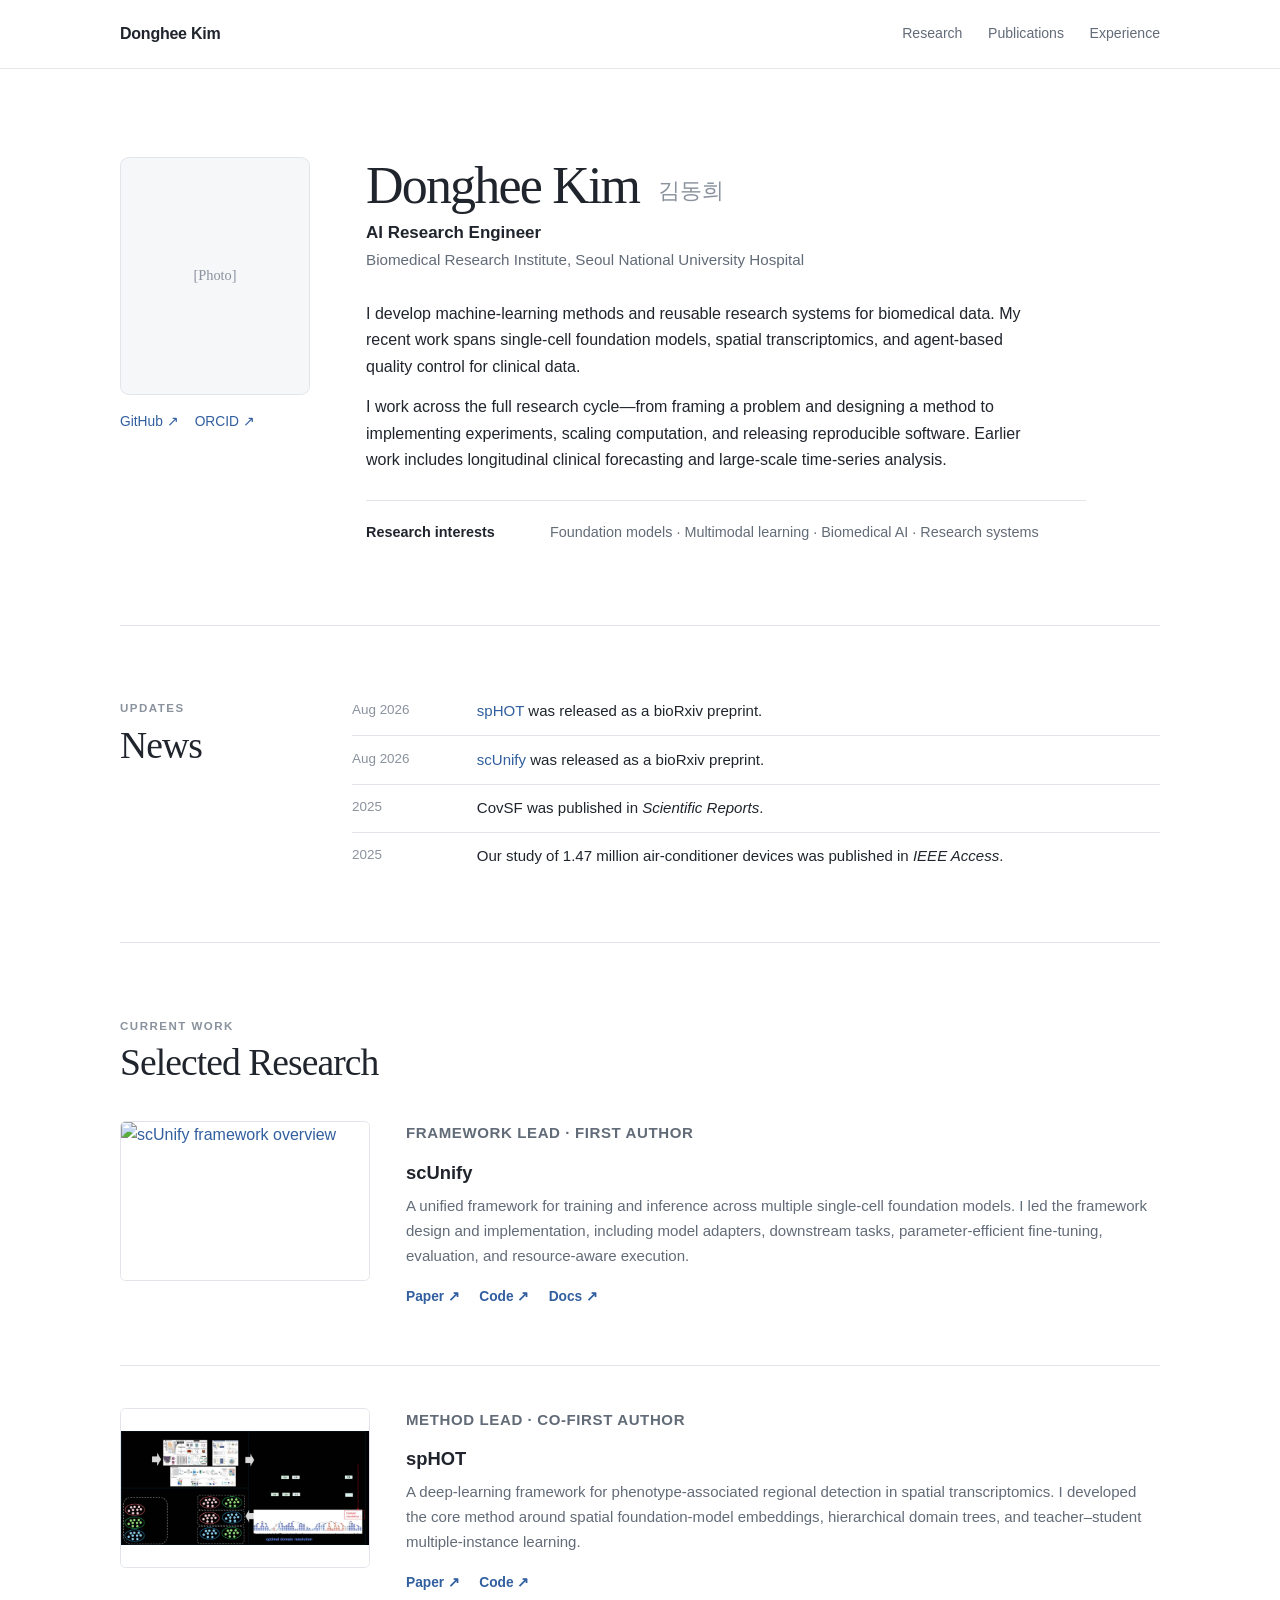
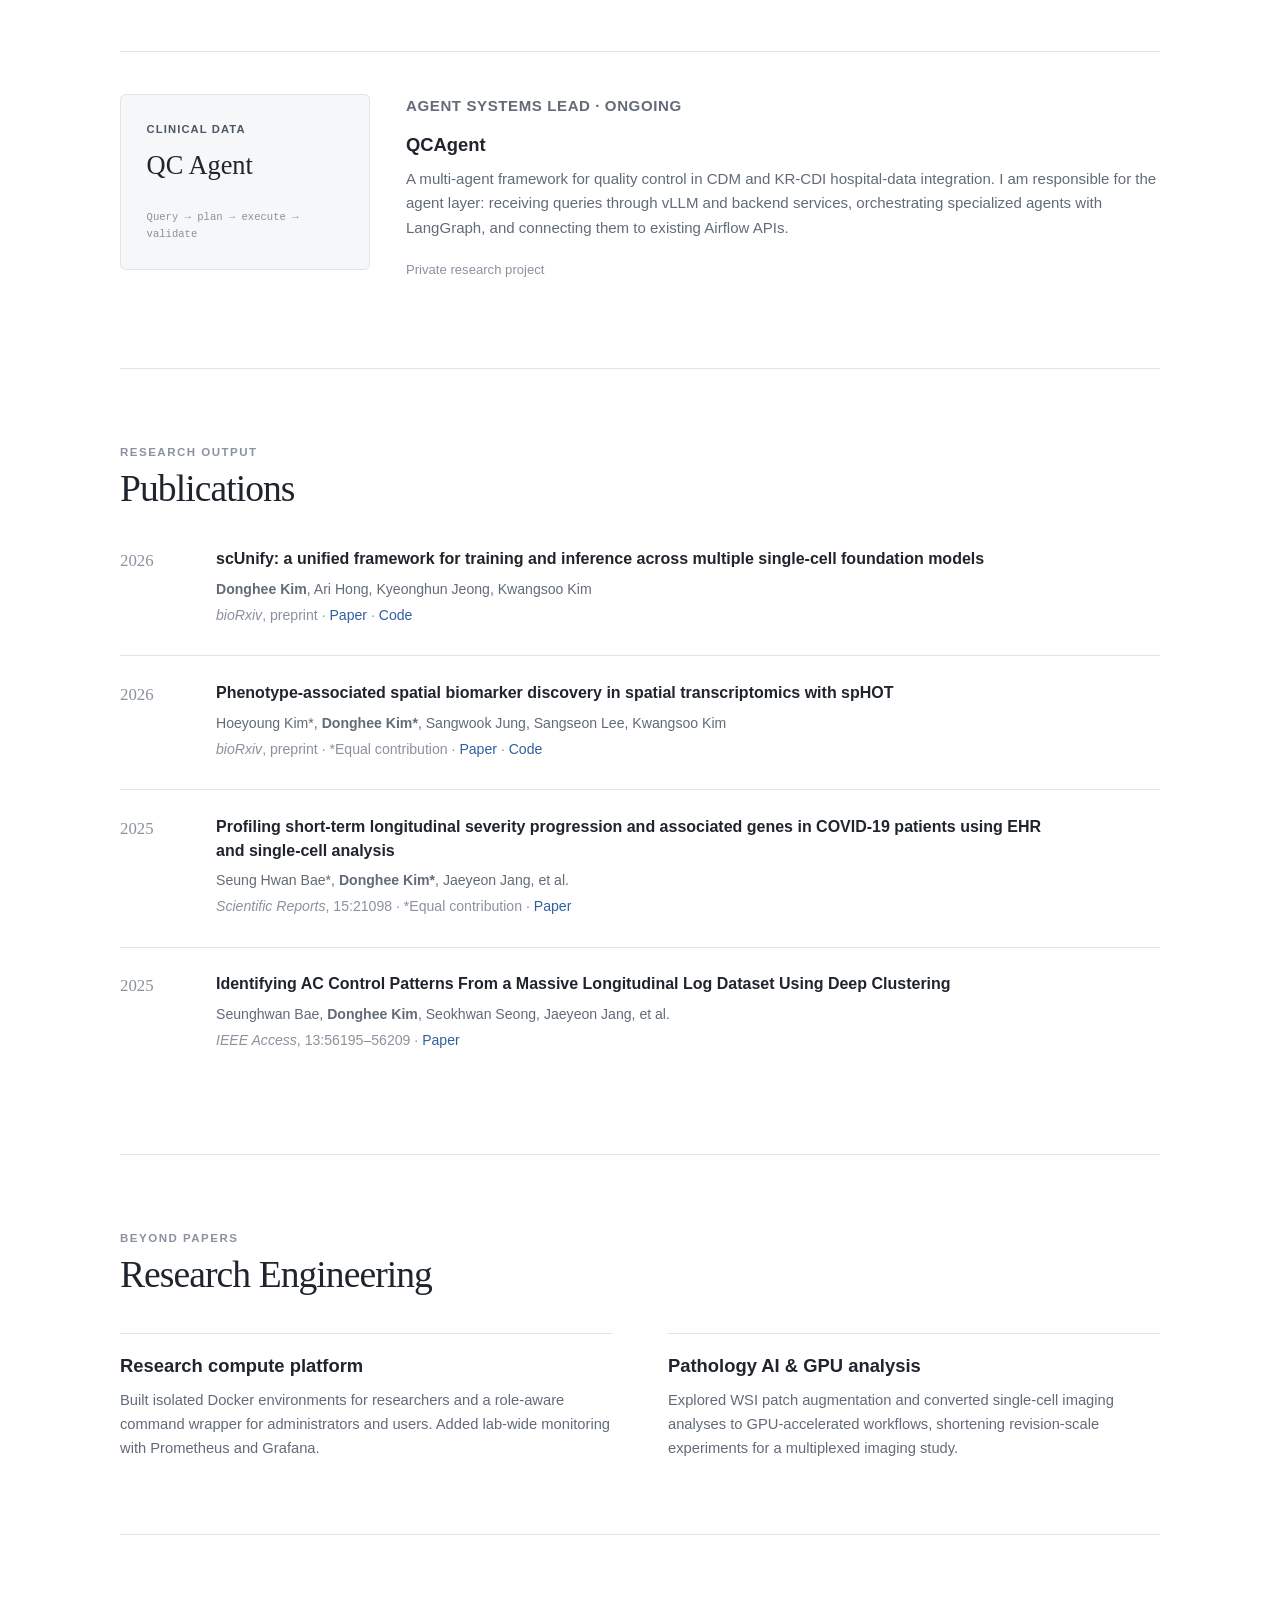
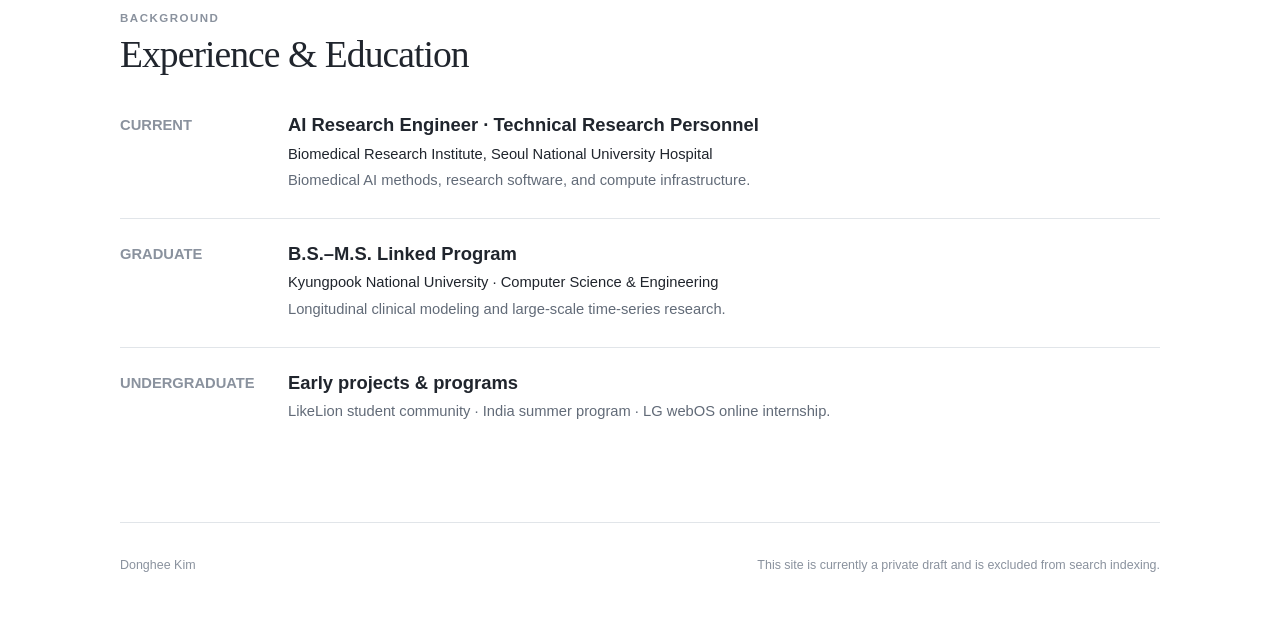
==== commit 82d4829e: "Replace profile portrait with photo placeholder" ====
--- a/index.html
+++ b/index.html
@@ -27,7 +27,9 @@
   <main id="main" class="page-wrap">
     <section class="intro" id="about">
       <aside class="profile-column">
-        <img class="profile-photo" src="assets/profile.jpg" alt="Portrait of Donghee Kim">
+        <div class="profile-photo profile-placeholder" role="img" aria-label="Profile photo placeholder">
+          <span>[Photo]</span>
+        </div>
         <div class="profile-links">
           <a href="https://github.com/DHKim327" target="_blank" rel="noreferrer">GitHub ↗</a>
           <a href="https://orcid.org/0009-0005-2941-5220" target="_blank" rel="noreferrer">ORCID ↗</a>
--- a/styles.css
+++ b/styles.css
@@ -123,6 +123,17 @@
   filter: saturate(0.9);
 }
 
+.profile-placeholder {
+  display: grid;
+  place-items: center;
+  color: var(--faint);
+  border: 1px solid var(--line);
+  background: var(--soft);
+  font-family: Georgia, "Times New Roman", serif;
+  font-size: 0.9rem;
+  filter: none;
+}
+
 .profile-links {
   display: flex;
   gap: 1rem;
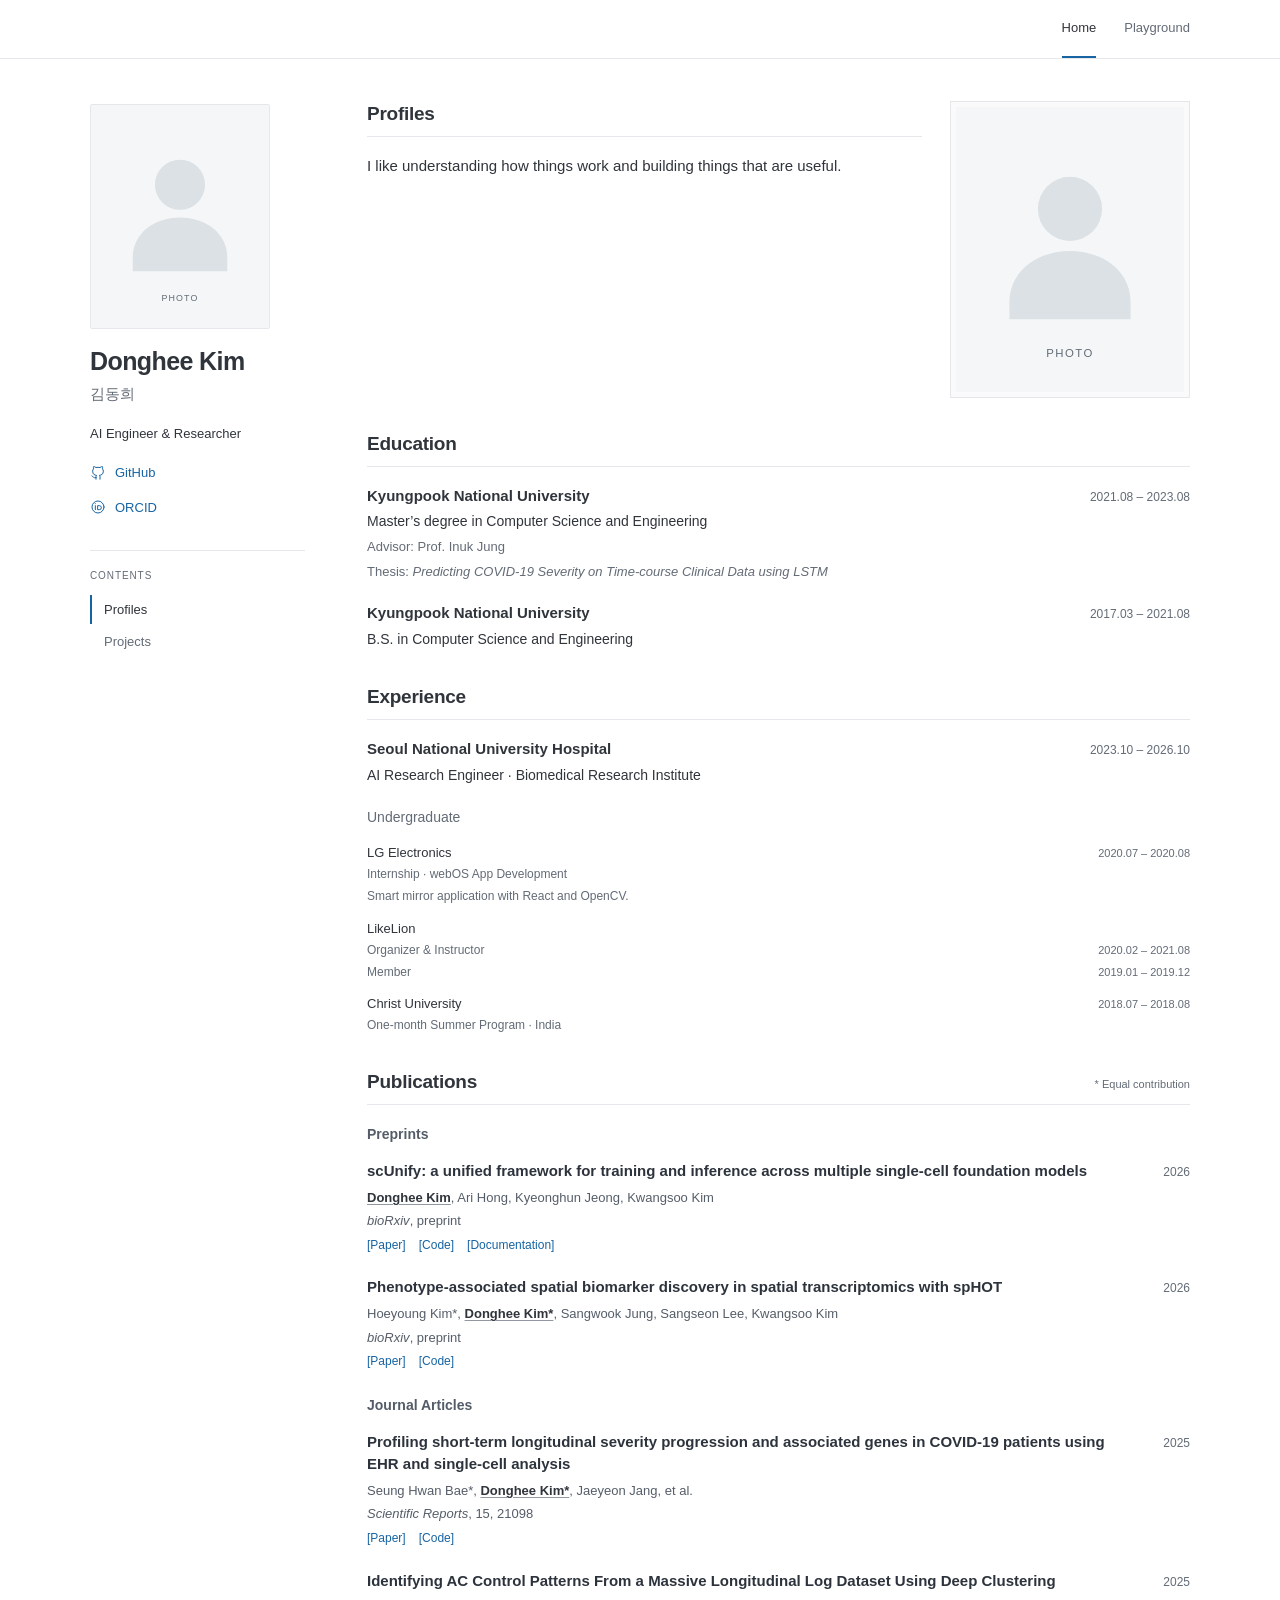
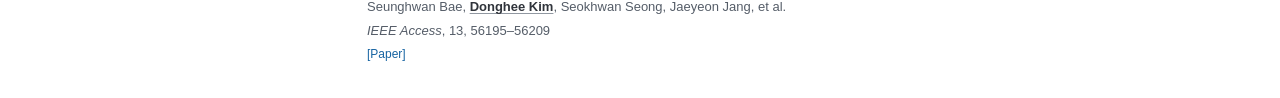
==== commit 400bb253: "Refine portfolio profiles, projects, and undergraduate experience" ====
--- a/index.html
+++ b/index.html
@@ -3,264 +3,133 @@
 <head>
   <meta charset="utf-8">
   <meta name="viewport" content="width=device-width, initial-scale=1">
-  <meta name="description" content="Donghee Kim — AI research engineer working on biomedical AI, foundation models, and research systems.">
+  <meta name="description" content="Donghee Kim — AI Engineer &amp; Researcher. Background, education, and publications.">
   <meta name="robots" content="noindex, nofollow, noarchive">
   <meta name="theme-color" content="#ffffff">
-  <title>Donghee Kim | AI Research Engineer</title>
+  <title>Profiles — Donghee Kim</title>
   <link rel="icon" href="favicon.svg" type="image/svg+xml">
-  <link rel="stylesheet" href="styles.css">
+  <link rel="stylesheet" href="styles.css?v=compact-experience-1">
+  <script>
+    (() => {
+      const destinations = {
+        about: "index.html#profiles",
+        introduction: "index.html#profiles",
+        experience: "index.html#appointment",
+        projects: "projects.html#projects",
+        scunify: "projects.html#scunify",
+        sphot: "projects.html#sphot",
+        covsf: "projects.html#covsf",
+        "ac-patterns": "projects.html#ac-patterns",
+        qcagent: "playground.html#qcagent",
+        "research-computing": "playground.html#research-computing"
+      };
+      const anchor = location.hash.slice(1);
+      const destination = Object.hasOwn(destinations, anchor) ? destinations[anchor] : null;
+      if (destination) location.replace(destination);
+    })();
+  </script>
 </head>
 <body>
   <a class="skip-link" href="#main">Skip to content</a>
-
   <header class="site-header">
-    <nav class="nav-wrap" aria-label="Primary navigation">
-      <a class="site-name" href="#about">Donghee Kim</a>
-      <div class="nav-links">
-        <a href="#research">Research</a>
-        <a href="#publications">Publications</a>
-        <a href="#experience">Experience</a>
-      </div>
+    <nav class="navigation" aria-label="Main navigation">
+      <a href="index.html" aria-current="true">Home</a>
+      <a href="playground.html">Playground</a>
     </nav>
   </header>
-
-  <main id="main" class="page-wrap">
-    <section class="intro" id="about">
-      <aside class="profile-column">
-        <div class="profile-photo profile-placeholder" role="img" aria-label="Profile photo placeholder">
-          <span>[Photo]</span>
-        </div>
-        <div class="profile-links">
-          <a href="https://github.com/DHKim327" target="_blank" rel="noreferrer">GitHub ↗</a>
-          <a href="https://orcid.org/0009-0005-2941-5220" target="_blank" rel="noreferrer">ORCID ↗</a>
-        </div>
-      </aside>
-
-      <div class="intro-copy">
-        <h1>Donghee Kim <span>김동희</span></h1>
-        <p class="role">AI Research Engineer</p>
-        <p class="affiliation">Biomedical Research Institute, Seoul National University Hospital</p>
-
-        <div class="bio">
-          <p>
-            I develop machine-learning methods and reusable research systems for biomedical data.
-            My recent work spans single-cell foundation models, spatial transcriptomics, and
-            agent-based quality control for clinical data.
-          </p>
-          <p>
-            I work across the full research cycle—from framing a problem and designing a method
-            to implementing experiments, scaling computation, and releasing reproducible software.
-            Earlier work includes longitudinal clinical forecasting and large-scale time-series analysis.
-          </p>
-        </div>
-
-        <dl class="research-interests">
-          <dt>Research interests</dt>
-          <dd>Foundation models · Multimodal learning · Biomedical AI · Research systems</dd>
-        </dl>
-      </div>
-    </section>
-
-    <section class="section news" aria-labelledby="news-title">
-      <div class="section-heading">
-        <p class="eyebrow">Updates</p>
-        <h2 id="news-title">News</h2>
-      </div>
-      <div class="news-list">
-        <div class="news-item">
-          <time datetime="2026-08">Aug 2026</time>
-          <p><a href="https://doi.org/10.64898/2026.08.11.744312" target="_blank" rel="noreferrer">spHOT</a> was released as a bioRxiv preprint.</p>
-        </div>
-        <div class="news-item">
-          <time datetime="2026-08">Aug 2026</time>
-          <p><a href="https://doi.org/10.64898/2026.03.01.708392" target="_blank" rel="noreferrer">scUnify</a> was released as a bioRxiv preprint.</p>
-        </div>
-        <div class="news-item">
-          <time datetime="2025">2025</time>
-          <p>CovSF was published in <em>Scientific Reports</em>.</p>
-        </div>
-        <div class="news-item">
-          <time datetime="2025">2025</time>
-          <p>Our study of 1.47 million air-conditioner devices was published in <em>IEEE Access</em>.</p>
-        </div>
-      </div>
-    </section>
-
-    <section class="section" id="research" aria-labelledby="research-title">
-      <div class="section-heading">
-        <p class="eyebrow">Current work</p>
-        <h2 id="research-title">Selected Research</h2>
+  <div class="academic-layout">
+    <aside class="profile" aria-label="Profile and contents">
+      <img class="profile-photo" src="assets/profile-photo.svg" alt="Profile photo placeholder" width="180" height="225">
+      <h1>Donghee Kim</h1>
+      <p class="name-ko" lang="ko">김동희</p>
+      <p class="profile-role">AI Engineer &amp; Researcher</p>
+      <ul class="profile-links">
+        <li><a href="https://github.com/DHKim327" target="_blank" rel="noreferrer"><svg viewBox="0 0 24 24" aria-hidden="true"><path d="M9 19c-4.3 1.3-4.3-2.2-6-2.7m12 5v-3.4c.1-.9-.3-1.8-.8-2.4 2.8-.3 5.8-1.4 5.8-6.3a4.9 4.9 0 0 0-1.3-3.4 4.5 4.5 0 0 0-.1-3.4S17.5 2.1 15 3.8a12.1 12.1 0 0 0-6 0C6.5 2.1 5.4 2.4 5.4 2.4A4.5 4.5 0 0 0 5.3 5.8 4.9 4.9 0 0 0 4 9.2c0 4.9 3 6 5.8 6.3-.5.6-.9 1.5-.8 2.4v3.4"/></svg>GitHub</a></li>
+        <li><a href="https://orcid.org/0009-0005-2941-5220" target="_blank" rel="noreferrer"><svg viewBox="0 0 24 24" aria-hidden="true"><circle cx="12" cy="12" r="9"/><path d="M8 10v6m0-9v.1m4 2.9h2a3 3 0 0 1 0 6h-2z"/></svg>ORCID</a></li>
+      </ul>
+      <nav class="contents-nav" aria-labelledby="contents-label">
+        <p class="contents-label" id="contents-label">Contents</p>
+        <ul>
+          <li><a href="index.html" aria-current="page">Profiles</a></li>
+          <li><a href="projects.html">Projects</a></li>
+        </ul>
+      </nav>
+    </aside>
+    <main id="main" tabindex="-1">
+      <div class="page-content">
+      <div class="profile-overview">
+        <section id="profiles" class="profiles-section" aria-labelledby="profiles-title">
+          <h2 id="profiles-title">Profiles</h2>
+          <p>I like understanding how things work and building things that are useful.</p>
+        </section>
+        <figure class="profile-portrait">
+          <img src="assets/profile-photo.svg" alt="Portrait placeholder" width="240" height="300">
+        </figure>
       </div>
 
-      <div class="research-list">
-        <article class="research-item">
-          <a class="research-thumb" href="https://github.com/DHKim327/scUnify" target="_blank" rel="noreferrer">
-            <img src="https://raw.githubusercontent.com/DHKim327/scUnify/main/docs/assets/overview.png" alt="scUnify framework overview">
-          </a>
-          <div>
-            <p class="item-meta">Framework lead · First author</p>
-            <h3>scUnify</h3>
-            <p>
-              A unified framework for training and inference across multiple single-cell
-              foundation models. I led the framework design and implementation, including
-              model adapters, downstream tasks, parameter-efficient fine-tuning, evaluation,
-              and resource-aware execution.
-            </p>
-            <p class="item-links">
-              <a href="https://doi.org/10.64898/2026.03.01.708392" target="_blank" rel="noreferrer">Paper ↗</a>
-              <a href="https://github.com/DHKim327/scUnify" target="_blank" rel="noreferrer">Code ↗</a>
-              <a href="https://scunify.readthedocs.io/" target="_blank" rel="noreferrer">Docs ↗</a>
-            </p>
+      <section id="education" aria-labelledby="education-title">
+        <h2 id="education-title">Education</h2>
+        <div class="cv-entry"><div class="entry-heading"><h3>Kyungpook National University</h3><span class="entry-date"><time datetime="2021-08">2021.08</time> – <time datetime="2023-08">2023.08</time></span></div><p>Master’s degree in Computer Science and Engineering</p><p class="entry-detail">Advisor: Prof. Inuk Jung</p><p class="entry-detail">Thesis: <em>Predicting COVID-19 Severity on Time-course Clinical Data using LSTM</em></p></div>
+        <div class="cv-entry"><div class="entry-heading"><h3>Kyungpook National University</h3><span class="entry-date"><time datetime="2017-03">2017.03</time> – <time datetime="2021-08">2021.08</time></span></div><p>B.S. in Computer Science and Engineering</p></div>
+      </section>
+
+      <section id="appointment" aria-labelledby="experience-title">
+        <h2 id="experience-title">Experience</h2>
+        <div class="cv-entry"><div class="entry-heading"><h3>Seoul National University Hospital</h3><span class="entry-date"><time datetime="2023-10">2023.10</time> – <time datetime="2026-10">2026.10</time></span></div><p>AI Research Engineer · Biomedical Research Institute</p></div>
+        <div id="activities" role="group" aria-labelledby="undergraduate-title">
+          <h3 class="subsection-heading" id="undergraduate-title">Undergraduate</h3>
+          <div class="cv-entry compact-entry" id="lg-webos">
+            <div class="entry-heading"><h4>LG Electronics</h4><span class="entry-date"><time datetime="2020-07-27">2020.07</time> – <time datetime="2020-08-28">2020.08</time></span></div>
+            <p>Internship · webOS App Development</p>
+            <p class="entry-detail">Smart mirror application with React and OpenCV.</p>
           </div>
-        </article>
+          <div class="cv-entry compact-entry" id="likelion">
+            <div class="entry-heading"><h4>LikeLion</h4></div>
+            <div class="entry-heading"><p>Organizer &amp; Instructor</p><span class="entry-date"><time datetime="2020-02">2020.02</time> – <time datetime="2021-08">2021.08</time></span></div>
+            <div class="entry-heading"><p>Member</p><span class="entry-date"><time datetime="2019-01-01">2019.01</time> – <time datetime="2019-12-31">2019.12</time></span></div>
+          </div>
+          <div class="cv-entry compact-entry" id="christ-university">
+            <div class="entry-heading"><h4>Christ University</h4><span class="entry-date"><time datetime="2018-07-03">2018.07</time> – <time datetime="2018-08-03">2018.08</time></span></div>
+            <p>One-month Summer Program · India</p>
+          </div>
+        </div>
+      </section>
 
-        <article class="research-item">
-          <a class="research-thumb" href="https://github.com/DHKim327/spHOT" target="_blank" rel="noreferrer">
-            <img src="assets/sphot-overview.jpg" alt="spHOT method overview">
-          </a>
-          <div>
-            <p class="item-meta">Method lead · Co-first author</p>
-            <h3>spHOT</h3>
-            <p>
-              A deep-learning framework for phenotype-associated regional detection in spatial
-              transcriptomics. I developed the core method around spatial foundation-model
-              embeddings, hierarchical domain trees, and teacher–student multiple-instance learning.
-            </p>
-            <p class="item-links">
-              <a href="https://doi.org/10.64898/2026.08.11.744312" target="_blank" rel="noreferrer">Paper ↗</a>
-              <a href="https://github.com/DHKim327/spHOT" target="_blank" rel="noreferrer">Code ↗</a>
-            </p>
-          </div>
-        </article>
-
-        <article class="research-item">
-          <div class="research-thumb text-thumb" aria-hidden="true">
-            <span>Clinical data</span>
-            <strong>QC Agent</strong>
-            <small>Query → plan → execute → validate</small>
-          </div>
-          <div>
-            <p class="item-meta">Agent systems lead · Ongoing</p>
-            <h3>QCAgent</h3>
-            <p>
-              A multi-agent framework for quality control in CDM and KR-CDI hospital-data
-              integration. I am responsible for the agent layer: receiving queries through
-              vLLM and backend services, orchestrating specialized agents with LangGraph,
-              and connecting them to existing Airflow APIs.
-            </p>
-            <p class="item-links"><span>Private research project</span></p>
-          </div>
-        </article>
+      <section id="publications" aria-labelledby="publications-title">
+        <div class="section-heading"><h2 id="publications-title">Publications</h2><p class="section-note">* Equal contribution</p></div>
+        <h3 class="publication-category">Preprints</h3>
+        <ol class="publication-list">
+          <li class="publication" id="publication-scunify">
+            <div class="publication-heading"><h4><a href="https://doi.org/10.64898/2026.03.01.708392" target="_blank" rel="noreferrer">scUnify: a unified framework for training and inference across multiple single-cell foundation models</a></h4><time datetime="2026">2026</time></div>
+            <p class="authors"><strong>Donghee Kim</strong>, Ari Hong, Kyeonghun Jeong, Kwangsoo Kim</p>
+            <p class="venue"><em>bioRxiv</em>, preprint</p>
+            <p class="paper-links"><a href="https://doi.org/10.64898/2026.03.01.708392" target="_blank" rel="noreferrer">[Paper]</a><a href="https://github.com/DHKim327/scUnify" target="_blank" rel="noreferrer">[Code]</a><a href="https://scunify.readthedocs.io/" target="_blank" rel="noreferrer">[Documentation]</a></p>
+          </li>
+          <li class="publication" id="publication-sphot">
+            <div class="publication-heading"><h4><a href="https://doi.org/10.64898/2026.08.11.744312" target="_blank" rel="noreferrer">Phenotype-associated spatial biomarker discovery in spatial transcriptomics with spHOT</a></h4><time datetime="2026">2026</time></div>
+            <p class="authors">Hoeyoung Kim*, <strong>Donghee Kim*</strong>, Sangwook Jung, Sangseon Lee, Kwangsoo Kim</p>
+            <p class="venue"><em>bioRxiv</em>, preprint</p>
+            <p class="paper-links"><a href="https://doi.org/10.64898/2026.08.11.744312" target="_blank" rel="noreferrer">[Paper]</a><a href="https://github.com/DHKim327/spHOT" target="_blank" rel="noreferrer">[Code]</a></p>
+          </li>
+        </ol>
+        <h3 class="publication-category">Journal Articles</h3>
+        <ol class="publication-list">
+          <li class="publication" id="publication-covsf">
+            <div class="publication-heading"><h4><a href="https://doi.org/10.1038/s41598-025-07793-x" target="_blank" rel="noreferrer">Profiling short-term longitudinal severity progression and associated genes in COVID-19 patients using EHR and single-cell analysis</a></h4><time datetime="2025">2025</time></div>
+            <p class="authors">Seung Hwan Bae*, <strong>Donghee Kim*</strong>, Jaeyeon Jang, et al.</p>
+            <p class="venue"><em>Scientific Reports</em>, 15, 21098</p>
+            <p class="paper-links"><a href="https://doi.org/10.1038/s41598-025-07793-x" target="_blank" rel="noreferrer">[Paper]</a><a href="https://github.com/cobi-git/CovSF" target="_blank" rel="noreferrer">[Code]</a></p>
+          </li>
+          <li class="publication" id="publication-ac-patterns">
+            <div class="publication-heading"><h4><a href="https://doi.org/10.1109/ACCESS.2025.3554749" target="_blank" rel="noreferrer">Identifying AC Control Patterns From a Massive Longitudinal Log Dataset Using Deep Clustering</a></h4><time datetime="2025">2025</time></div>
+            <p class="authors">Seunghwan Bae, <strong>Donghee Kim</strong>, Seokhwan Seong, Jaeyeon Jang, et al.</p>
+            <p class="venue"><em>IEEE Access</em>, 13, 56195–56209</p>
+            <p class="paper-links"><a href="https://doi.org/10.1109/ACCESS.2025.3554749" target="_blank" rel="noreferrer">[Paper]</a></p>
+          </li>
+        </ol>
+      </section>
       </div>
-    </section>
-
-    <section class="section" id="publications" aria-labelledby="publications-title">
-      <div class="section-heading">
-        <p class="eyebrow">Research output</p>
-        <h2 id="publications-title">Publications</h2>
-      </div>
-
-      <div class="publication-list">
-        <article class="publication">
-          <time datetime="2026">2026</time>
-          <div>
-            <h3>scUnify: a unified framework for training and inference across multiple single-cell foundation models</h3>
-            <p><strong>Donghee Kim</strong>, Ari Hong, Kyeonghun Jeong, Kwangsoo Kim</p>
-            <p class="venue"><em>bioRxiv</em>, preprint · <a href="https://doi.org/10.64898/2026.03.01.708392" target="_blank" rel="noreferrer">Paper</a> · <a href="https://github.com/DHKim327/scUnify" target="_blank" rel="noreferrer">Code</a></p>
-          </div>
-        </article>
-
-        <article class="publication">
-          <time datetime="2026">2026</time>
-          <div>
-            <h3>Phenotype-associated spatial biomarker discovery in spatial transcriptomics with spHOT</h3>
-            <p>Hoeyoung Kim*, <strong>Donghee Kim*</strong>, Sangwook Jung, Sangseon Lee, Kwangsoo Kim</p>
-            <p class="venue"><em>bioRxiv</em>, preprint · *Equal contribution · <a href="https://doi.org/10.64898/2026.08.11.744312" target="_blank" rel="noreferrer">Paper</a> · <a href="https://github.com/DHKim327/spHOT" target="_blank" rel="noreferrer">Code</a></p>
-          </div>
-        </article>
-
-        <article class="publication">
-          <time datetime="2025">2025</time>
-          <div>
-            <h3>Profiling short-term longitudinal severity progression and associated genes in COVID-19 patients using EHR and single-cell analysis</h3>
-            <p>Seung Hwan Bae*, <strong>Donghee Kim*</strong>, Jaeyeon Jang, et al.</p>
-            <p class="venue"><em>Scientific Reports</em>, 15:21098 · *Equal contribution · <a href="https://doi.org/10.1038/s41598-025-07793-x" target="_blank" rel="noreferrer">Paper</a></p>
-          </div>
-        </article>
-
-        <article class="publication">
-          <time datetime="2025">2025</time>
-          <div>
-            <h3>Identifying AC Control Patterns From a Massive Longitudinal Log Dataset Using Deep Clustering</h3>
-            <p>Seunghwan Bae, <strong>Donghee Kim</strong>, Seokhwan Seong, Jaeyeon Jang, et al.</p>
-            <p class="venue"><em>IEEE Access</em>, 13:56195–56209 · <a href="https://doi.org/10.1109/ACCESS.2025.3554749" target="_blank" rel="noreferrer">Paper</a></p>
-          </div>
-        </article>
-      </div>
-    </section>
-
-    <section class="section" aria-labelledby="engineering-title">
-      <div class="section-heading">
-        <p class="eyebrow">Beyond papers</p>
-        <h2 id="engineering-title">Research Engineering</h2>
-      </div>
-      <div class="compact-grid">
-        <article>
-          <h3>Research compute platform</h3>
-          <p>
-            Built isolated Docker environments for researchers and a role-aware command wrapper
-            for administrators and users. Added lab-wide monitoring with Prometheus and Grafana.
-          </p>
-        </article>
-        <article>
-          <h3>Pathology AI &amp; GPU analysis</h3>
-          <p>
-            Explored WSI patch augmentation and converted single-cell imaging analyses to
-            GPU-accelerated workflows, shortening revision-scale experiments for a multiplexed
-            imaging study.
-          </p>
-        </article>
-      </div>
-    </section>
-
-    <section class="section" id="experience" aria-labelledby="experience-title">
-      <div class="section-heading">
-        <p class="eyebrow">Background</p>
-        <h2 id="experience-title">Experience &amp; Education</h2>
-      </div>
-      <div class="timeline">
-        <article>
-          <p class="timeline-label">Current</p>
-          <div>
-            <h3>AI Research Engineer · Technical Research Personnel</h3>
-            <p>Biomedical Research Institute, Seoul National University Hospital</p>
-            <p class="detail">Biomedical AI methods, research software, and compute infrastructure.</p>
-          </div>
-        </article>
-        <article>
-          <p class="timeline-label">Graduate</p>
-          <div>
-            <h3>B.S.–M.S. Linked Program</h3>
-            <p>Kyungpook National University · Computer Science &amp; Engineering</p>
-            <p class="detail">Longitudinal clinical modeling and large-scale time-series research.</p>
-          </div>
-        </article>
-        <article>
-          <p class="timeline-label">Undergraduate</p>
-          <div>
-            <h3>Early projects &amp; programs</h3>
-            <p class="detail">LikeLion student community · India summer program · LG webOS online internship.</p>
-          </div>
-        </article>
-      </div>
-    </section>
-  </main>
-
-  <footer>
-    <div class="footer-inner">
-      <p>Donghee Kim</p>
-      <p>This site is currently a private draft and is excluded from search indexing.</p>
-    </div>
-  </footer>
+    </main>
+  </div>
 </body>
 </html>
--- a/styles.css
+++ b/styles.css
@@ -1,605 +1,163 @@
-:root {
-  --text: #20252d;
-  --muted: #626b78;
-  --faint: #8a929e;
-  --link: #315f9f;
-  --line: #e1e5e9;
-  --soft: #f5f7f9;
-  --page: #ffffff;
-  --max-width: 1040px;
+:root { --text:#30343b; --muted:#636b76; --link:#1764a2; --line:#e5e7eb; --width:1100px; }
+* { box-sizing:border-box; }
+html { scroll-behavior:smooth; scroll-padding-top:86px; }
+body { margin:0; background:#fff; color:var(--text); font-family:-apple-system,BlinkMacSystemFont,"Segoe UI",Arial,"Noto Sans KR",sans-serif; font-size:15px; line-height:1.65; -webkit-font-smoothing:antialiased; }
+a { color:var(--link); text-decoration:none; text-underline-offset:3px; }
+a:hover { text-decoration:underline; }
+a:focus-visible { outline:2px solid var(--link); outline-offset:4px; }
+p,h1,h2,h3,h4,h5,ul,ol { margin:0; }
+strong { font-weight:600; }
+.skip-link { position:fixed; z-index:30; left:16px; top:10px; padding:8px 14px; background:#fff; border:1px solid var(--link); transform:translateY(-160%); }
+.skip-link:focus { transform:translateY(0); }
+.site-header { position:sticky; top:0; z-index:10; background:rgba(255,255,255,.98); border-bottom:1px solid var(--line); }
+.navigation { width:min(var(--width),calc(100% - 64px)); min-height:58px; margin:auto; display:flex; align-items:stretch; justify-content:flex-end; gap:28px; font-size:13px; }
+.navigation a { display:flex; align-items:center; padding-block:16px; color:var(--muted); border-bottom:2px solid transparent; }
+.navigation a:hover { color:var(--link); text-decoration:none; }
+.navigation a[aria-current] { color:var(--text); border-bottom-color:var(--link); font-weight:500; }
+.academic-layout { display:grid; grid-template-columns:215px minmax(0,1fr); gap:62px; width:min(var(--width),calc(100% - 64px)); margin:42px auto 0; }
+.profile { position:sticky; top:98px; align-self:start; padding-top:3px; }
+.profile-photo { display:block; width:180px; height:225px; object-fit:cover; border:1px solid var(--line); border-radius:2px; margin-bottom:17px; }
+.profile h1 { font-size:25px; line-height:1.2; font-weight:600; letter-spacing:-.6px; }
+.name-ko { color:var(--muted); font-size:15px; margin-top:6px; }
+.profile-role { margin-top:16px; font-size:13px; font-weight:400; }
+.profile-links { list-style:none; padding:0; margin:18px 0 0; }
+.profile-links li { margin:8px 0; }
+.profile-links a { display:inline-flex; align-items:center; gap:9px; font-size:13px; }
+.profile-links svg { width:16px; height:16px; fill:none; stroke:currentColor; stroke-width:1.5; stroke-linecap:round; stroke-linejoin:round; }
+.contents-nav { margin-top:27px; border-top:1px solid var(--line); padding-top:17px; }
+.contents-label { font-size:10px; font-weight:400; letter-spacing:.09em; text-transform:uppercase; color:var(--muted); margin-bottom:10px; }
+.contents-nav ul { list-style:none; padding:0; }
+.contents-nav li { margin:3px 0; }
+.contents-nav a { display:block; padding:4px 0 4px 12px; border-left:2px solid transparent; font-size:13px; color:var(--muted); }
+.contents-nav a:hover { color:var(--link); text-decoration:none; }
+.contents-nav a[aria-current="page"] { border-left-color:var(--link); color:var(--text); font-weight:500; }
+main { min-width:0; min-height:calc(100svh - 101px); display:flex; flex-direction:column; }
+main:focus { outline:none; }
+main section { margin-bottom:33px; }
+h2 { font-size:19px; line-height:1.4; font-weight:600; letter-spacing:-.25px; border-bottom:1px solid var(--line); padding-bottom:8px; margin-bottom:17px; }
+.profile-overview { display:grid; grid-template-columns:minmax(0,1fr) 240px; gap:0 28px; align-items:start; margin-bottom:33px; }
+.profile-overview #profiles { grid-column:1; grid-row:1; margin-bottom:0; }
+.profile-portrait { grid-column:2; grid-row:1; margin:0; border:1px solid var(--line); padding:5px; background:#fafafa; }
+.profile-portrait img { display:block; width:100%; height:auto; aspect-ratio:4 / 5; object-fit:cover; }
+.profiles-section p { max-width:62ch; }
+.subsection-heading { font-size:14px; font-weight:500; color:var(--muted); margin-bottom:14px; }
+.page-intro { font-size:14px; color:#555d68; margin-bottom:26px; }
+.section-heading { display:flex; align-items:baseline; justify-content:space-between; gap:16px; border-bottom:1px solid var(--line); margin-bottom:18px; padding-bottom:8px; }
+.section-heading h2 { border:0; margin:0; padding:0; }
+.section-note { color:var(--muted); font-size:11px; }
+.publication-category { font-size:14px; font-weight:600; margin-bottom:14px; color:#535c68; }
+.publication-list { padding:0; list-style:none; margin-bottom:22px; }
+.publication { margin-bottom:21px; }
+.publication:last-child { margin-bottom:0; }
+.publication-heading { display:grid; grid-template-columns:minmax(0,1fr) 40px; gap:20px; align-items:baseline; }
+.publication h4 { font-size:15px; font-weight:600; line-height:1.5; }
+.publication h4 a { color:#2d333c; }
+.publication h4 a:hover { color:var(--link); }
+.publication time { font-size:12px; color:var(--muted); text-align:right; font-variant-numeric:tabular-nums; }
+.authors { margin-top:4px; font-size:13px; color:#555d68; }
+.authors strong { color:var(--text); text-decoration:underline; text-decoration-color:#9198a1; text-underline-offset:2px; }
+.venue { margin-top:2px; font-size:13px; color:#555d68; }
+.paper-links { display:flex; flex-wrap:wrap; gap:13px; margin-top:4px; font-size:12px; }
+.cv-entry { margin-bottom:19px; }
+.entry-heading { display:flex; align-items:baseline; justify-content:space-between; gap:22px; }
+.entry-heading :is(h3,h4) { font-size:15px; font-weight:600; line-height:1.55; }
+.entry-date { flex-shrink:0; font-size:12px; color:var(--muted); font-variant-numeric:tabular-nums; }
+.cv-entry p { font-size:14px; margin-top:3px; }
+.cv-entry .entry-detail { font-size:13px; color:var(--muted); }
+.cv-entry.compact-entry { margin-bottom:12px; }
+.compact-entry .entry-heading { align-items:baseline; }
+.compact-entry .entry-heading :is(h3,h4) { font-size:13px; font-weight:500; }
+.cv-entry.compact-entry p { font-size:12px; margin-top:2px; color:var(--muted); }
+.compact-entry .entry-date { font-size:11px; padding-top:0; }
+.compact-entry .entry-heading p { margin-top:0; }
+.compact-entry .entry-heading + .entry-heading { margin-top:2px; }
+.project-entry { margin-bottom:18px; padding-bottom:16px; border-bottom:1px solid var(--line); }
+.project-entry:last-child { margin-bottom:0; padding-bottom:0; border-bottom:0; }
+.project-entry > h3 { font-size:15px; font-weight:600; line-height:1.55; margin-bottom:4px; }
+.project-title-detail { font-weight:400; }
+.project-entry p { font-size:13px; line-height:1.7; color:#555d68; }
+.project-entry .project-role { font-size:12px; color:var(--muted); margin:0 0 3px; }
+.project-description { margin-top:5px; }
+.skills-heading { margin-top:11px; font-size:11px; font-weight:400; color:var(--muted); letter-spacing:.06em; text-transform:uppercase; }
+.project-requires { margin-top:4px; }
+.project-requires p { margin-top:2px; }
+.project-requires strong { font-weight:500; color:var(--text); }
+.project-entry .project-collaboration { margin-top:7px; font-size:12px; color:var(--muted); }
+.project-links { display:flex; flex-wrap:wrap; gap:13px; margin-top:8px; }
+.project-entry a { font-size:12px; white-space:nowrap; }
+.playground-entry { padding:0 0 23px; margin-bottom:23px; border-bottom:1px solid var(--line); }
+.playground-entry:last-child { margin-bottom:0; padding-bottom:0; border-bottom:0; }
+.playground-entry h3 { font-size:15px; font-weight:600; margin-bottom:6px; }
+.playground-entry p { font-size:13px; color:#555d68; }
+.playground-entry .tool-line { font-size:12px; color:var(--muted); margin-top:7px; }
+.activities-list { padding-left:18px; font-size:13px; }
+.activities-list li { margin:4px 0; }
+@media(max-width:1000px) {
+  .academic-layout { grid-template-columns:185px minmax(0,1fr); gap:36px; }
+  .profile h1 { font-size:24px; }
+  .entry-heading { gap:14px; }
+  .profile-overview { grid-template-columns:minmax(0,1fr) 200px; gap:0 22px; }
 }
-
-* {
-  box-sizing: border-box;
+@media(max-width:760px) {
+  html { scroll-padding-top:74px; }
+  .navigation { min-height:52px; gap:25px; }
+  .navigation a { padding-block:13px; }
+  .academic-layout { display:block; margin-top:28px; }
+  .profile { position:static; padding:0 0 22px; border-bottom:1px solid var(--line); margin-bottom:26px; }
+  .profile-photo { width:128px; height:160px; margin-bottom:13px; }
+  .profile h1 { display:inline; font-size:26px; }
+  .name-ko { display:inline; margin-left:10px; font-size:14px; }
+  .profile-role { margin-top:12px; }
+  .profile-links { display:flex; gap:23px; margin:14px 0 0; }
+  .profile-links li { margin:0; }
+  .contents-nav { margin-top:20px; padding-top:14px; }
+  .contents-label { margin-bottom:7px; }
+  .contents-nav ul { display:flex; flex-wrap:wrap; gap:4px 20px; }
+  .contents-nav li { margin:0; }
+  .contents-nav a { padding:3px 0; border-left:0; border-bottom:1px solid transparent; font-size:12px; }
+  .contents-nav a[aria-current="page"] { border-bottom-color:var(--link); }
+  main { min-height:calc(100svh - 320px); }
+  .entry-heading { align-items:flex-start; }
+  .entry-date { padding-top:3px; }
 }
-
-html {
-  scroll-behavior: smooth;
+@media(max-width:480px) {
+  body { font-size:14px; }
+  .navigation,.academic-layout { width:calc(100% - 36px); }
+  .academic-layout { margin-top:23px; }
+  .profile-overview { grid-template-columns:minmax(0,1fr) clamp(136px,38vw,160px); gap:0 16px; margin-bottom:29px; }
+  h2 { font-size:18px; }
+  main section { margin-bottom:29px; }
+  .publication-heading { grid-template-columns:minmax(0,1fr) 32px; gap:11px; }
+  .publication h4 { font-size:14px; }
+  .publication time { font-size:11px; }
+  .authors,.venue { font-size:12px; }
+  .publication { margin-bottom:21px; }
+  .paper-links { font-size:12px; gap:11px; margin-top:6px; }
+  .entry-heading { flex-wrap:wrap; gap:1px 12px; }
+  .entry-heading :is(h3,h4) { font-size:14px; }
+  .entry-date { padding:0; font-size:11px; }
+  .cv-entry p { font-size:13px; }
+  .cv-entry .entry-detail { font-size:12px; }
+  .project-title-detail { display:block; margin-top:2px; font-size:13px; }
+  .section-note { font-size:10px; }
 }
-
-body {
-  margin: 0;
-  color: var(--text);
-  background: var(--page);
-  font-family: Inter, ui-sans-serif, -apple-system, BlinkMacSystemFont, "Segoe UI",
-    "Noto Sans KR", Helvetica, Arial, sans-serif;
-  font-size: 16px;
-  line-height: 1.65;
-  -webkit-font-smoothing: antialiased;
+@media(prefers-reduced-motion:reduce) { html { scroll-behavior:auto; } }
+@media(min-width:761px) and (max-height:650px) { .profile { position:static; } }
+@media print {
+  @page { size:A4; margin:16mm 17mm; }
+  body { font-size:10pt; line-height:1.5; }
+  .site-header,.skip-link,.contents-nav { display:none; }
+  .academic-layout { display:block; width:100%; margin:0; }
+  main { display:block; min-height:0; }
+  .profile { position:static; border-bottom:1px solid #ccc; padding-bottom:10pt; margin-bottom:15pt; }
+  .profile-photo { width:80px; height:100px; margin-bottom:8pt; }
+  .profile h1 { display:inline; font-size:21pt; }
+  .name-ko { display:inline; margin-left:10pt; font-size:10pt; }
+  .profile-role { margin-top:6pt; }
+  .profile-links { display:flex; gap:16pt; margin:6pt 0 0; }
+  .profile-links li { margin:0; }
+  h2 { font-size:12pt; break-after:avoid; }
+  .publication,.cv-entry,.project-entry,.playground-entry { break-inside:avoid; }
+  main section { margin-bottom:16pt; }
+  a { color:inherit; }
 }
-
-a {
-  color: var(--link);
-  text-decoration: none;
-}
-
-a:hover {
-  text-decoration: underline;
-  text-underline-offset: 0.2em;
-}
-
-img {
-  display: block;
-  max-width: 100%;
-}
-
-p,
-h1,
-h2,
-h3,
-dl,
-dd {
-  margin-top: 0;
-}
-
-.skip-link {
-  position: fixed;
-  top: 0.75rem;
-  left: 0.75rem;
-  z-index: 100;
-  padding: 0.55rem 0.8rem;
-  color: #fff;
-  background: var(--text);
-  transform: translateY(-160%);
-}
-
-.skip-link:focus {
-  transform: translateY(0);
-}
-
-.site-header {
-  position: sticky;
-  top: 0;
-  z-index: 10;
-  border-bottom: 1px solid rgba(225, 229, 233, 0.88);
-  background: rgba(255, 255, 255, 0.94);
-  backdrop-filter: blur(12px);
-}
-
-.nav-wrap {
-  display: flex;
-  align-items: center;
-  justify-content: space-between;
-  width: min(calc(100% - 3rem), var(--max-width));
-  min-height: 4.25rem;
-  margin: 0 auto;
-}
-
-.site-name {
-  color: var(--text);
-  font-weight: 680;
-  letter-spacing: -0.015em;
-}
-
-.nav-links {
-  display: flex;
-  gap: 1.6rem;
-  font-size: 0.88rem;
-}
-
-.nav-links a {
-  color: var(--muted);
-}
-
-.page-wrap {
-  width: min(calc(100% - 3rem), var(--max-width));
-  margin: 0 auto;
-}
-
-.intro {
-  display: grid;
-  grid-template-columns: 190px minmax(0, 1fr);
-  gap: 3.5rem;
-  padding: 5.5rem 0 5rem;
-  border-bottom: 1px solid var(--line);
-}
-
-.profile-photo {
-  width: 190px;
-  aspect-ratio: 4 / 5;
-  border-radius: 0.55rem;
-  object-fit: cover;
-  object-position: center 22%;
-  filter: saturate(0.9);
-}
-
-.profile-placeholder {
-  display: grid;
-  place-items: center;
-  color: var(--faint);
-  border: 1px solid var(--line);
-  background: var(--soft);
-  font-family: Georgia, "Times New Roman", serif;
-  font-size: 0.9rem;
-  filter: none;
-}
-
-.profile-links {
-  display: flex;
-  gap: 1rem;
-  padding-top: 1rem;
-  font-size: 0.86rem;
-}
-
-.intro-copy {
-  max-width: 720px;
-}
-
-.intro h1 {
-  margin-bottom: 0.3rem;
-  font-family: Georgia, "Times New Roman", "Noto Serif KR", serif;
-  font-size: clamp(2.3rem, 5vw, 3.25rem);
-  font-weight: 500;
-  line-height: 1.1;
-  letter-spacing: -0.035em;
-}
-
-.intro h1 span {
-  margin-left: 0.5rem;
-  color: var(--faint);
-  font-family: Inter, ui-sans-serif, sans-serif;
-  font-size: 0.43em;
-  font-weight: 500;
-  letter-spacing: 0;
-  vertical-align: middle;
-}
-
-.role {
-  margin-bottom: 0;
-  color: var(--text);
-  font-size: 1.06rem;
-  font-weight: 650;
-}
-
-.affiliation {
-  margin-bottom: 1.8rem;
-  color: var(--muted);
-  font-size: 0.95rem;
-}
-
-.bio {
-  max-width: 680px;
-}
-
-.bio p {
-  margin-bottom: 0.9rem;
-}
-
-.research-interests {
-  display: grid;
-  grid-template-columns: 9rem 1fr;
-  margin: 1.65rem 0 0;
-  padding-top: 1.25rem;
-  border-top: 1px solid var(--line);
-  font-size: 0.9rem;
-}
-
-.research-interests dt {
-  font-weight: 650;
-}
-
-.research-interests dd {
-  margin-bottom: 0;
-  color: var(--muted);
-}
-
-.section {
-  padding: 4.6rem 0;
-  border-bottom: 1px solid var(--line);
-  scroll-margin-top: 5rem;
-}
-
-.section-heading {
-  margin-bottom: 2.25rem;
-}
-
-.eyebrow {
-  margin-bottom: 0.28rem;
-  color: var(--faint);
-  font-size: 0.72rem;
-  font-weight: 700;
-  letter-spacing: 0.13em;
-  text-transform: uppercase;
-}
-
-.section h2 {
-  margin-bottom: 0;
-  font-family: Georgia, "Times New Roman", serif;
-  font-size: clamp(1.85rem, 3.5vw, 2.35rem);
-  font-weight: 500;
-  line-height: 1.2;
-  letter-spacing: -0.025em;
-}
-
-.news {
-  display: grid;
-  grid-template-columns: 12rem 1fr;
-  gap: 2.5rem;
-}
-
-.news .section-heading {
-  margin-bottom: 0;
-}
-
-.news-item {
-  display: grid;
-  grid-template-columns: 6.4rem 1fr;
-  gap: 1.4rem;
-  padding: 0.7rem 0;
-  border-bottom: 1px solid var(--line);
-}
-
-.news-item:first-child {
-  padding-top: 0;
-}
-
-.news-item:last-child {
-  padding-bottom: 0;
-  border-bottom: 0;
-}
-
-.news-item time {
-  color: var(--faint);
-  font-size: 0.84rem;
-  font-variant-numeric: tabular-nums;
-}
-
-.news-item p {
-  margin-bottom: 0;
-  font-size: 0.94rem;
-}
-
-.research-item {
-  display: grid;
-  grid-template-columns: 250px minmax(0, 1fr);
-  gap: 2.25rem;
-  padding: 2.6rem 0;
-  border-top: 1px solid var(--line);
-}
-
-.research-item:first-child {
-  padding-top: 0;
-  border-top: 0;
-}
-
-.research-item:last-child {
-  padding-bottom: 0;
-}
-
-.research-thumb {
-  align-self: start;
-  overflow: hidden;
-  width: 250px;
-  min-height: 158px;
-  border: 1px solid var(--line);
-  border-radius: 0.35rem;
-  background: var(--soft);
-}
-
-.research-thumb img {
-  width: 100%;
-  height: 158px;
-  object-fit: contain;
-  background: #fff;
-}
-
-.text-thumb {
-  display: flex;
-  flex-direction: column;
-  justify-content: center;
-  padding: 1.6rem;
-  color: #4b5664;
-}
-
-.text-thumb span {
-  font-size: 0.7rem;
-  font-weight: 700;
-  letter-spacing: 0.1em;
-  text-transform: uppercase;
-}
-
-.text-thumb strong {
-  margin: 0.35rem 0 1.3rem;
-  color: var(--text);
-  font-family: Georgia, "Times New Roman", serif;
-  font-size: 1.65rem;
-  font-weight: 500;
-}
-
-.text-thumb small {
-  color: var(--faint);
-  font-family: ui-monospace, SFMono-Regular, Consolas, monospace;
-  font-size: 0.66rem;
-}
-
-.item-meta {
-  margin-bottom: 0.3rem;
-  color: var(--faint);
-  font-size: 0.76rem;
-  font-weight: 650;
-  letter-spacing: 0.04em;
-  text-transform: uppercase;
-}
-
-.research-item h3,
-.compact-grid h3,
-.timeline h3 {
-  margin-bottom: 0.55rem;
-  color: var(--text);
-  font-size: 1.15rem;
-  line-height: 1.35;
-}
-
-.research-item p {
-  margin-bottom: 0.9rem;
-  color: var(--muted);
-  font-size: 0.94rem;
-}
-
-.item-links {
-  display: flex;
-  flex-wrap: wrap;
-  gap: 1.2rem;
-  padding-top: 0.2rem;
-}
-
-.item-links a {
-  font-size: 0.86rem;
-  font-weight: 600;
-}
-
-.item-links span {
-  color: var(--faint);
-  font-size: 0.82rem;
-}
-
-.publication {
-  display: grid;
-  grid-template-columns: 4.5rem minmax(0, 1fr);
-  gap: 1.5rem;
-  padding: 1.55rem 0;
-  border-top: 1px solid var(--line);
-}
-
-.publication:first-child {
-  padding-top: 0;
-  border-top: 0;
-}
-
-.publication time {
-  color: var(--faint);
-  font-family: Georgia, "Times New Roman", serif;
-  font-size: 1.05rem;
-}
-
-.publication h3 {
-  max-width: 850px;
-  margin-bottom: 0.42rem;
-  font-size: 1rem;
-  font-weight: 650;
-  line-height: 1.48;
-}
-
-.publication p {
-  margin-bottom: 0.2rem;
-  color: var(--muted);
-  font-size: 0.88rem;
-}
-
-.publication .venue {
-  color: var(--faint);
-}
-
-.compact-grid {
-  display: grid;
-  grid-template-columns: repeat(2, minmax(0, 1fr));
-  gap: 3.5rem;
-}
-
-.compact-grid article {
-  padding-top: 1.25rem;
-  border-top: 1px solid var(--line);
-}
-
-.compact-grid p {
-  margin-bottom: 0;
-  color: var(--muted);
-  font-size: 0.92rem;
-}
-
-.timeline article {
-  display: grid;
-  grid-template-columns: 8.5rem minmax(0, 1fr);
-  gap: 2rem;
-  padding: 1.45rem 0;
-  border-top: 1px solid var(--line);
-}
-
-.timeline article:first-child {
-  padding-top: 0;
-  border-top: 0;
-}
-
-.timeline-label {
-  margin-bottom: 0;
-  color: var(--faint);
-  font-size: 0.82rem;
-  font-weight: 650;
-  text-transform: uppercase;
-}
-
-.timeline h3 {
-  margin-bottom: 0.2rem;
-}
-
-.timeline article p {
-  margin-bottom: 0.15rem;
-  font-size: 0.92rem;
-}
-
-.timeline .detail {
-  color: var(--muted);
-}
-
-footer {
-  padding: 2rem 0 3rem;
-}
-
-.footer-inner {
-  display: flex;
-  justify-content: space-between;
-  gap: 2rem;
-  width: min(calc(100% - 3rem), var(--max-width));
-  margin: 0 auto;
-  color: var(--faint);
-  font-size: 0.78rem;
-}
-
-.footer-inner p {
-  margin-bottom: 0;
-}
-
-@media (max-width: 760px) {
-  .nav-links {
-    gap: 1rem;
-  }
-
-  .intro {
-    grid-template-columns: 150px minmax(0, 1fr);
-    gap: 2rem;
-    padding: 4rem 0;
-  }
-
-  .profile-photo {
-    width: 150px;
-  }
-
-  .profile-links {
-    flex-direction: column;
-    gap: 0.25rem;
-  }
-
-  .news {
-    grid-template-columns: 1fr;
-    gap: 1.5rem;
-  }
-
-  .research-item {
-    grid-template-columns: 200px minmax(0, 1fr);
-    gap: 1.6rem;
-  }
-
-  .research-thumb {
-    width: 200px;
-    min-height: 132px;
-  }
-
-  .research-thumb img {
-    height: 132px;
-  }
-}
-
-@media (max-width: 560px) {
-  body {
-    font-size: 15px;
-  }
-
-  .nav-wrap,
-  .page-wrap,
-  .footer-inner {
-    width: min(calc(100% - 2rem), var(--max-width));
-  }
-
-  .nav-links a:nth-child(3) {
-    display: none;
-  }
-
-  .intro {
-    grid-template-columns: 1fr;
-    gap: 1.8rem;
-    padding: 3rem 0 3.5rem;
-  }
-
-  .profile-column {
-    display: grid;
-    grid-template-columns: 118px 1fr;
-    gap: 1.2rem;
-    align-items: end;
-  }
-
-  .profile-photo {
-    width: 118px;
-  }
-
-  .profile-links {
-    padding-top: 0;
-  }
-
-  .research-interests {
-    grid-template-columns: 1fr;
-    gap: 0.25rem;
-  }
-
-  .section {
-    padding: 3.5rem 0;
-  }
-
-  .news-item {
-    grid-template-columns: 5.5rem 1fr;
-    gap: 0.8rem;
-  }
-
-  .research-item {
-    grid-template-columns: 1fr;
-    gap: 1.2rem;
-  }
-
-  .research-thumb {
-    width: 100%;
-  }
-
-  .research-thumb img {
-    height: auto;
-    max-height: 210px;
-  }
-
-  .compact-grid {
-    grid-template-columns: 1fr;
-    gap: 2.4rem;
-  }
-
-  .publication {
-    grid-template-columns: 3.3rem minmax(0, 1fr);
-    gap: 0.75rem;
-  }
-
-  .timeline article {
-    grid-template-columns: 1fr;
-    gap: 0.35rem;
-  }
-
-  .footer-inner {
-    flex-direction: column;
-    gap: 0.45rem;
-  }
-}
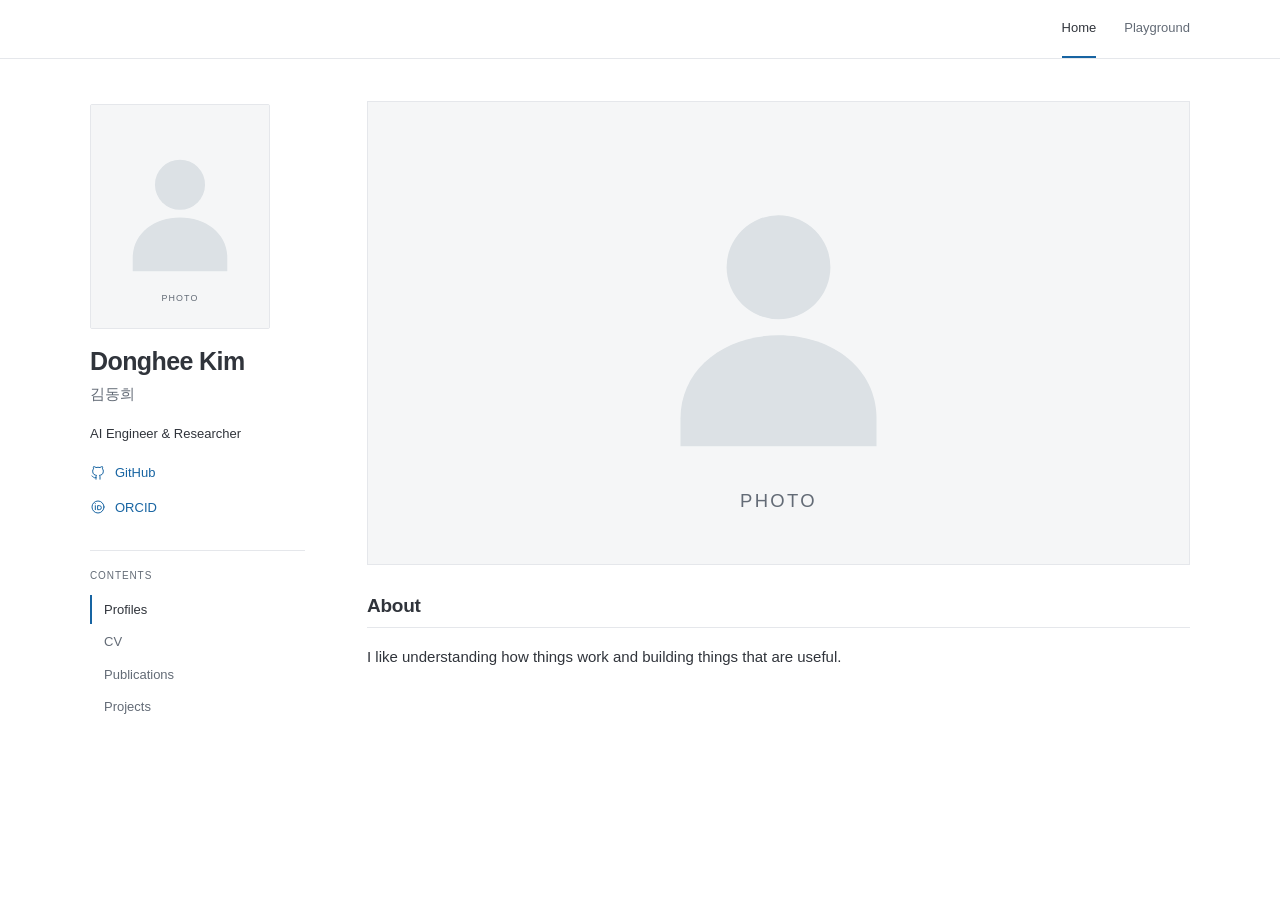
==== commit 4d3dc173: "Refine academic CV, publications, project cards, and Playground layout" ====
--- a/index.html
+++ b/index.html
@@ -3,31 +3,13 @@
 <head>
   <meta charset="utf-8">
   <meta name="viewport" content="width=device-width, initial-scale=1">
-  <meta name="description" content="Donghee Kim — AI Engineer &amp; Researcher. Background, education, and publications.">
+  <meta name="description" content="Donghee Kim — AI Engineer &amp; Researcher.">
   <meta name="robots" content="noindex, nofollow, noarchive">
   <meta name="theme-color" content="#ffffff">
   <title>Profiles — Donghee Kim</title>
   <link rel="icon" href="favicon.svg" type="image/svg+xml">
-  <link rel="stylesheet" href="styles.css?v=compact-experience-1">
-  <script>
-    (() => {
-      const destinations = {
-        about: "index.html#profiles",
-        introduction: "index.html#profiles",
-        experience: "index.html#appointment",
-        projects: "projects.html#projects",
-        scunify: "projects.html#scunify",
-        sphot: "projects.html#sphot",
-        covsf: "projects.html#covsf",
-        "ac-patterns": "projects.html#ac-patterns",
-        qcagent: "playground.html#qcagent",
-        "research-computing": "playground.html#research-computing"
-      };
-      const anchor = location.hash.slice(1);
-      const destination = Object.hasOwn(destinations, anchor) ? destinations[anchor] : null;
-      if (destination) location.replace(destination);
-    })();
-  </script>
+  <link rel="stylesheet" href="styles.css?v=profile-photo-about-1">
+  <script src="legacy-routes.js" defer></script>
 </head>
 <body>
   <a class="skip-link" href="#main">Skip to content</a>
@@ -51,6 +33,8 @@
         <p class="contents-label" id="contents-label">Contents</p>
         <ul>
           <li><a href="index.html" aria-current="page">Profiles</a></li>
+          <li><a href="cv.html">CV</a></li>
+          <li><a href="publications.html">Publications</a></li>
           <li><a href="projects.html">Projects</a></li>
         </ul>
       </nav>
@@ -58,76 +42,14 @@
     <main id="main" tabindex="-1">
       <div class="page-content">
       <div class="profile-overview">
+        <figure class="profile-portrait">
+          <img src="assets/profile-photo.svg" alt="Photo placeholder" width="960" height="540">
+        </figure>
         <section id="profiles" class="profiles-section" aria-labelledby="profiles-title">
-          <h2 id="profiles-title">Profiles</h2>
+          <h2 id="profiles-title">About</h2>
           <p>I like understanding how things work and building things that are useful.</p>
         </section>
-        <figure class="profile-portrait">
-          <img src="assets/profile-photo.svg" alt="Portrait placeholder" width="240" height="300">
-        </figure>
       </div>
-
-      <section id="education" aria-labelledby="education-title">
-        <h2 id="education-title">Education</h2>
-        <div class="cv-entry"><div class="entry-heading"><h3>Kyungpook National University</h3><span class="entry-date"><time datetime="2021-08">2021.08</time> – <time datetime="2023-08">2023.08</time></span></div><p>Master’s degree in Computer Science and Engineering</p><p class="entry-detail">Advisor: Prof. Inuk Jung</p><p class="entry-detail">Thesis: <em>Predicting COVID-19 Severity on Time-course Clinical Data using LSTM</em></p></div>
-        <div class="cv-entry"><div class="entry-heading"><h3>Kyungpook National University</h3><span class="entry-date"><time datetime="2017-03">2017.03</time> – <time datetime="2021-08">2021.08</time></span></div><p>B.S. in Computer Science and Engineering</p></div>
-      </section>
-
-      <section id="appointment" aria-labelledby="experience-title">
-        <h2 id="experience-title">Experience</h2>
-        <div class="cv-entry"><div class="entry-heading"><h3>Seoul National University Hospital</h3><span class="entry-date"><time datetime="2023-10">2023.10</time> – <time datetime="2026-10">2026.10</time></span></div><p>AI Research Engineer · Biomedical Research Institute</p></div>
-        <div id="activities" role="group" aria-labelledby="undergraduate-title">
-          <h3 class="subsection-heading" id="undergraduate-title">Undergraduate</h3>
-          <div class="cv-entry compact-entry" id="lg-webos">
-            <div class="entry-heading"><h4>LG Electronics</h4><span class="entry-date"><time datetime="2020-07-27">2020.07</time> – <time datetime="2020-08-28">2020.08</time></span></div>
-            <p>Internship · webOS App Development</p>
-            <p class="entry-detail">Smart mirror application with React and OpenCV.</p>
-          </div>
-          <div class="cv-entry compact-entry" id="likelion">
-            <div class="entry-heading"><h4>LikeLion</h4></div>
-            <div class="entry-heading"><p>Organizer &amp; Instructor</p><span class="entry-date"><time datetime="2020-02">2020.02</time> – <time datetime="2021-08">2021.08</time></span></div>
-            <div class="entry-heading"><p>Member</p><span class="entry-date"><time datetime="2019-01-01">2019.01</time> – <time datetime="2019-12-31">2019.12</time></span></div>
-          </div>
-          <div class="cv-entry compact-entry" id="christ-university">
-            <div class="entry-heading"><h4>Christ University</h4><span class="entry-date"><time datetime="2018-07-03">2018.07</time> – <time datetime="2018-08-03">2018.08</time></span></div>
-            <p>One-month Summer Program · India</p>
-          </div>
-        </div>
-      </section>
-
-      <section id="publications" aria-labelledby="publications-title">
-        <div class="section-heading"><h2 id="publications-title">Publications</h2><p class="section-note">* Equal contribution</p></div>
-        <h3 class="publication-category">Preprints</h3>
-        <ol class="publication-list">
-          <li class="publication" id="publication-scunify">
-            <div class="publication-heading"><h4><a href="https://doi.org/10.64898/2026.03.01.708392" target="_blank" rel="noreferrer">scUnify: a unified framework for training and inference across multiple single-cell foundation models</a></h4><time datetime="2026">2026</time></div>
-            <p class="authors"><strong>Donghee Kim</strong>, Ari Hong, Kyeonghun Jeong, Kwangsoo Kim</p>
-            <p class="venue"><em>bioRxiv</em>, preprint</p>
-            <p class="paper-links"><a href="https://doi.org/10.64898/2026.03.01.708392" target="_blank" rel="noreferrer">[Paper]</a><a href="https://github.com/DHKim327/scUnify" target="_blank" rel="noreferrer">[Code]</a><a href="https://scunify.readthedocs.io/" target="_blank" rel="noreferrer">[Documentation]</a></p>
-          </li>
-          <li class="publication" id="publication-sphot">
-            <div class="publication-heading"><h4><a href="https://doi.org/10.64898/2026.08.11.744312" target="_blank" rel="noreferrer">Phenotype-associated spatial biomarker discovery in spatial transcriptomics with spHOT</a></h4><time datetime="2026">2026</time></div>
-            <p class="authors">Hoeyoung Kim*, <strong>Donghee Kim*</strong>, Sangwook Jung, Sangseon Lee, Kwangsoo Kim</p>
-            <p class="venue"><em>bioRxiv</em>, preprint</p>
-            <p class="paper-links"><a href="https://doi.org/10.64898/2026.08.11.744312" target="_blank" rel="noreferrer">[Paper]</a><a href="https://github.com/DHKim327/spHOT" target="_blank" rel="noreferrer">[Code]</a></p>
-          </li>
-        </ol>
-        <h3 class="publication-category">Journal Articles</h3>
-        <ol class="publication-list">
-          <li class="publication" id="publication-covsf">
-            <div class="publication-heading"><h4><a href="https://doi.org/10.1038/s41598-025-07793-x" target="_blank" rel="noreferrer">Profiling short-term longitudinal severity progression and associated genes in COVID-19 patients using EHR and single-cell analysis</a></h4><time datetime="2025">2025</time></div>
-            <p class="authors">Seung Hwan Bae*, <strong>Donghee Kim*</strong>, Jaeyeon Jang, et al.</p>
-            <p class="venue"><em>Scientific Reports</em>, 15, 21098</p>
-            <p class="paper-links"><a href="https://doi.org/10.1038/s41598-025-07793-x" target="_blank" rel="noreferrer">[Paper]</a><a href="https://github.com/cobi-git/CovSF" target="_blank" rel="noreferrer">[Code]</a></p>
-          </li>
-          <li class="publication" id="publication-ac-patterns">
-            <div class="publication-heading"><h4><a href="https://doi.org/10.1109/ACCESS.2025.3554749" target="_blank" rel="noreferrer">Identifying AC Control Patterns From a Massive Longitudinal Log Dataset Using Deep Clustering</a></h4><time datetime="2025">2025</time></div>
-            <p class="authors">Seunghwan Bae, <strong>Donghee Kim</strong>, Seokhwan Seong, Jaeyeon Jang, et al.</p>
-            <p class="venue"><em>IEEE Access</em>, 13, 56195–56209</p>
-            <p class="paper-links"><a href="https://doi.org/10.1109/ACCESS.2025.3554749" target="_blank" rel="noreferrer">[Paper]</a></p>
-          </li>
-        </ol>
-      </section>
       </div>
     </main>
   </div>
--- a/styles.css
+++ b/styles.css
@@ -35,24 +35,30 @@
 main:focus { outline:none; }
 main section { margin-bottom:33px; }
 h2 { font-size:19px; line-height:1.4; font-weight:600; letter-spacing:-.25px; border-bottom:1px solid var(--line); padding-bottom:8px; margin-bottom:17px; }
-.profile-overview { display:grid; grid-template-columns:minmax(0,1fr) 240px; gap:0 28px; align-items:start; margin-bottom:33px; }
-.profile-overview #profiles { grid-column:1; grid-row:1; margin-bottom:0; }
-.profile-portrait { grid-column:2; grid-row:1; margin:0; border:1px solid var(--line); padding:5px; background:#fafafa; }
-.profile-portrait img { display:block; width:100%; height:auto; aspect-ratio:4 / 5; object-fit:cover; }
+.profile-overview { display:grid; grid-template-columns:minmax(0,1fr); gap:28px; margin-bottom:33px; }
+.profile-overview #profiles { margin-bottom:0; }
+.profile-portrait { margin:0; border:1px solid var(--line); background:#f5f6f7; }
+.profile-portrait img { display:block; width:100%; height:auto; aspect-ratio:16 / 9; object-fit:contain; }
+.award-list { margin:0; padding-left:18px; font-size:14px; }
+.award-list li { margin:10px 0; }
+.award-entry { display:grid; grid-template-columns:minmax(0,1fr) auto; align-items:baseline; gap:16px; }
 .profiles-section p { max-width:62ch; }
 .subsection-heading { font-size:14px; font-weight:500; color:var(--muted); margin-bottom:14px; }
 .page-intro { font-size:14px; color:#555d68; margin-bottom:26px; }
 .section-heading { display:flex; align-items:baseline; justify-content:space-between; gap:16px; border-bottom:1px solid var(--line); margin-bottom:18px; padding-bottom:8px; }
 .section-heading h2 { border:0; margin:0; padding:0; }
 .section-note { color:var(--muted); font-size:11px; }
-.publication-category { font-size:14px; font-weight:600; margin-bottom:14px; color:#535c68; }
+.publication-type { display:inline-block; padding:2px 7px; border-radius:3px; color:#374151; font-size:11px; font-weight:600; line-height:1.5; margin-bottom:6px; }
+.publication-type-journal { background-color:#e9f1f8; }
+.publication-type-conference { background-color:#eaf3ed; }
+.publication-type-preprint { background-color:#fbf1df; }
 .publication-list { padding:0; list-style:none; margin-bottom:22px; }
 .publication { margin-bottom:21px; }
 .publication:last-child { margin-bottom:0; }
 .publication-heading { display:grid; grid-template-columns:minmax(0,1fr) 40px; gap:20px; align-items:baseline; }
-.publication h4 { font-size:15px; font-weight:600; line-height:1.5; }
-.publication h4 a { color:#2d333c; }
-.publication h4 a:hover { color:var(--link); }
+.publication h3 { font-size:15px; font-weight:600; line-height:1.5; }
+.publication h3 a { color:#2d333c; }
+.publication h3 a:hover { color:var(--link); }
 .publication time { font-size:12px; color:var(--muted); text-align:right; font-variant-numeric:tabular-nums; }
 .authors { margin-top:4px; font-size:13px; color:#555d68; }
 .authors strong { color:var(--text); text-decoration:underline; text-decoration-color:#9198a1; text-underline-offset:2px; }
@@ -64,27 +70,44 @@
 .entry-date { flex-shrink:0; font-size:12px; color:var(--muted); font-variant-numeric:tabular-nums; }
 .cv-entry p { font-size:14px; margin-top:3px; }
 .cv-entry .entry-detail { font-size:13px; color:var(--muted); }
-.cv-entry.compact-entry { margin-bottom:12px; }
-.compact-entry .entry-heading { align-items:baseline; }
-.compact-entry .entry-heading :is(h3,h4) { font-size:13px; font-weight:500; }
-.cv-entry.compact-entry p { font-size:12px; margin-top:2px; color:var(--muted); }
-.compact-entry .entry-date { font-size:11px; padding-top:0; }
-.compact-entry .entry-heading p { margin-top:0; }
-.compact-entry .entry-heading + .entry-heading { margin-top:2px; }
-.project-entry { margin-bottom:18px; padding-bottom:16px; border-bottom:1px solid var(--line); }
-.project-entry:last-child { margin-bottom:0; padding-bottom:0; border-bottom:0; }
-.project-entry > h3 { font-size:15px; font-weight:600; line-height:1.55; margin-bottom:4px; }
+.cv-entry .entry-role { color:var(--muted); font-size:13px; font-weight:400; }
+.entry-periods { flex-shrink:0; display:flex; flex-direction:column; text-align:right; }
+#appointment .entry-heading { flex-wrap:wrap; gap:3px 22px; }
+.experience-description { flex:1 1 360px; min-width:0; }
+.keyword-legend,.project-keywords { display:flex; flex-wrap:wrap; gap:6px; padding:0; list-style:none; }
+.keyword-legend { margin-bottom:24px; gap:6px 10px; }
+.project-keywords { margin:10px 0 8px; padding-bottom:12px; border-bottom:1px solid var(--line); }
+.keyword { display:inline-block; max-width:100%; padding:3px 8px; border-radius:3px; color:#374151; font-size:11px; font-weight:500; line-height:1.5; overflow-wrap:anywhere; }
+.keyword-dl { background-color:#e9f1f8; }
+.keyword-analysis { background-color:#eaf3ed; }
+.keyword-ai { background-color:#f0eafa; }
+.keyword-software { background-color:#fceee1; }
+.project-grid { display:grid; grid-template-columns:minmax(0,1fr); gap:20px; }
+.project-group { margin-bottom:32px; }
+.project-group:last-child { margin-bottom:0; }
+.project-group-heading { font-size:15px; font-weight:600; margin-bottom:14px; }
+.project-entry { min-width:0; padding:21px 22px; border:1px solid var(--line); border-radius:5px; background:#fff; }
+.project-heading { display:flex; flex-wrap:wrap; align-items:baseline; gap:6px 18px; }
+.project-heading h4 { flex:1 1 360px; min-width:0; font-size:15px; font-weight:600; line-height:1.55; }
 .project-title-detail { font-weight:400; }
 .project-entry p { font-size:13px; line-height:1.7; color:#555d68; }
-.project-entry .project-role { font-size:12px; color:var(--muted); margin:0 0 3px; }
-.project-description { margin-top:5px; }
-.skills-heading { margin-top:11px; font-size:11px; font-weight:400; color:var(--muted); letter-spacing:.06em; text-transform:uppercase; }
-.project-requires { margin-top:4px; }
-.project-requires p { margin-top:2px; }
-.project-requires strong { font-weight:500; color:var(--text); }
-.project-entry .project-collaboration { margin-top:7px; font-size:12px; color:var(--muted); }
-.project-links { display:flex; flex-wrap:wrap; gap:13px; margin-top:8px; }
+.project-divider { margin:14px 0; border:0; border-top:1px solid var(--line); }
+.project-entry .project-description { margin:0; padding:11px 13px; border-left:2px solid var(--line); border-radius:3px; background:#f7f8fa; }
+.project-description-label { display:block; margin-bottom:5px; color:var(--text); font-size:12px; font-weight:600; }
+.project-meta { margin:0; font-size:12px; line-height:1.65; }
+.project-meta-row { display:grid; grid-template-columns:94px minmax(0,1fr); gap:12px; padding:7px 0; }
+.project-meta dt { color:var(--muted); font-weight:500; }
+.project-meta dd { min-width:0; margin:0; }
+.project-meta dd span { display:block; }
+.project-links { display:flex; flex-wrap:wrap; justify-content:flex-end; gap:6px 12px; max-width:100%; margin:0 0 0 auto; }
 .project-entry a { font-size:12px; white-space:nowrap; }
+.playground-layout { display:block; min-height:0; width:min(var(--width),calc(100% - 64px)); margin:42px auto 40px; }
+.playground-title { font-size:22px; font-weight:600; line-height:1.4; letter-spacing:-.3px; margin-bottom:24px; }
+.playground-board { position:relative; display:grid; grid-template-columns:repeat(2,minmax(0,1fr)); grid-template-rows:repeat(2,minmax(0,1fr)); gap:1px; height:clamp(440px,calc(100svh - 210px),720px); border:1px solid var(--line); border-radius:6px; overflow:hidden; background:var(--line); }
+.playground-quadrant { min-width:0; min-height:0; padding:24px; background:#fafbfc; }
+.playground-topic-number { display:block; color:#87919d; font-size:12px; font-variant-numeric:tabular-nums; }
+.playground-quadrant:nth-child(even) .playground-topic-number { text-align:right; }
+.playground-hub { position:absolute; top:50%; left:50%; transform:translate(-50%,-50%); display:flex; align-items:center; justify-content:center; width:clamp(112px,15vw,168px); aspect-ratio:1; margin:0; padding:20px; border:1px solid #d7dde4; border-radius:50%; background:#fff; color:var(--text); font-size:clamp(14px,1.4vw,18px); font-weight:500; line-height:1.5; text-align:center; letter-spacing:0; }
 .playground-entry { padding:0 0 23px; margin-bottom:23px; border-bottom:1px solid var(--line); }
 .playground-entry:last-child { margin-bottom:0; padding-bottom:0; border-bottom:0; }
 .playground-entry h3 { font-size:15px; font-weight:600; margin-bottom:6px; }
@@ -96,13 +119,13 @@
   .academic-layout { grid-template-columns:185px minmax(0,1fr); gap:36px; }
   .profile h1 { font-size:24px; }
   .entry-heading { gap:14px; }
-  .profile-overview { grid-template-columns:minmax(0,1fr) 200px; gap:0 22px; }
 }
 @media(max-width:760px) {
   html { scroll-padding-top:74px; }
   .navigation { min-height:52px; gap:25px; }
   .navigation a { padding-block:13px; }
   .academic-layout { display:block; margin-top:28px; }
+  .playground-layout { margin-top:28px; }
   .profile { position:static; padding:0 0 22px; border-bottom:1px solid var(--line); margin-bottom:26px; }
   .profile-photo { width:128px; height:160px; margin-bottom:13px; }
   .profile h1 { display:inline; font-size:26px; }
@@ -123,12 +146,18 @@
 @media(max-width:480px) {
   body { font-size:14px; }
   .navigation,.academic-layout { width:calc(100% - 36px); }
+  .playground-layout { width:calc(100% - 36px); margin:23px auto 28px; }
+  .playground-title { font-size:20px; margin-bottom:20px; }
+  .playground-quadrant { padding:16px; }
+  .playground-hub { padding:14px; }
   .academic-layout { margin-top:23px; }
-  .profile-overview { grid-template-columns:minmax(0,1fr) clamp(136px,38vw,160px); gap:0 16px; margin-bottom:29px; }
+  .profile-overview { gap:22px; margin-bottom:29px; }
+  .project-entry { padding:18px; }
+  .project-meta-row { grid-template-columns:84px minmax(0,1fr); gap:10px; }
   h2 { font-size:18px; }
   main section { margin-bottom:29px; }
   .publication-heading { grid-template-columns:minmax(0,1fr) 32px; gap:11px; }
-  .publication h4 { font-size:14px; }
+  .publication h3 { font-size:14px; }
   .publication time { font-size:11px; }
   .authors,.venue { font-size:12px; }
   .publication { margin-bottom:21px; }
@@ -136,8 +165,10 @@
   .entry-heading { flex-wrap:wrap; gap:1px 12px; }
   .entry-heading :is(h3,h4) { font-size:14px; }
   .entry-date { padding:0; font-size:11px; }
+  .entry-periods { text-align:left; }
   .cv-entry p { font-size:13px; }
   .cv-entry .entry-detail { font-size:12px; }
+  .cv-entry .entry-role { font-size:12px; }
   .project-title-detail { display:block; margin-top:2px; font-size:13px; }
   .section-note { font-size:10px; }
 }
@@ -158,6 +189,8 @@
   .profile-links li { margin:0; }
   h2 { font-size:12pt; break-after:avoid; }
   .publication,.cv-entry,.project-entry,.playground-entry { break-inside:avoid; }
+  .project-grid { display:block; }
+  .project-card { margin-bottom:12pt; }
   main section { margin-bottom:16pt; }
   a { color:inherit; }
 }
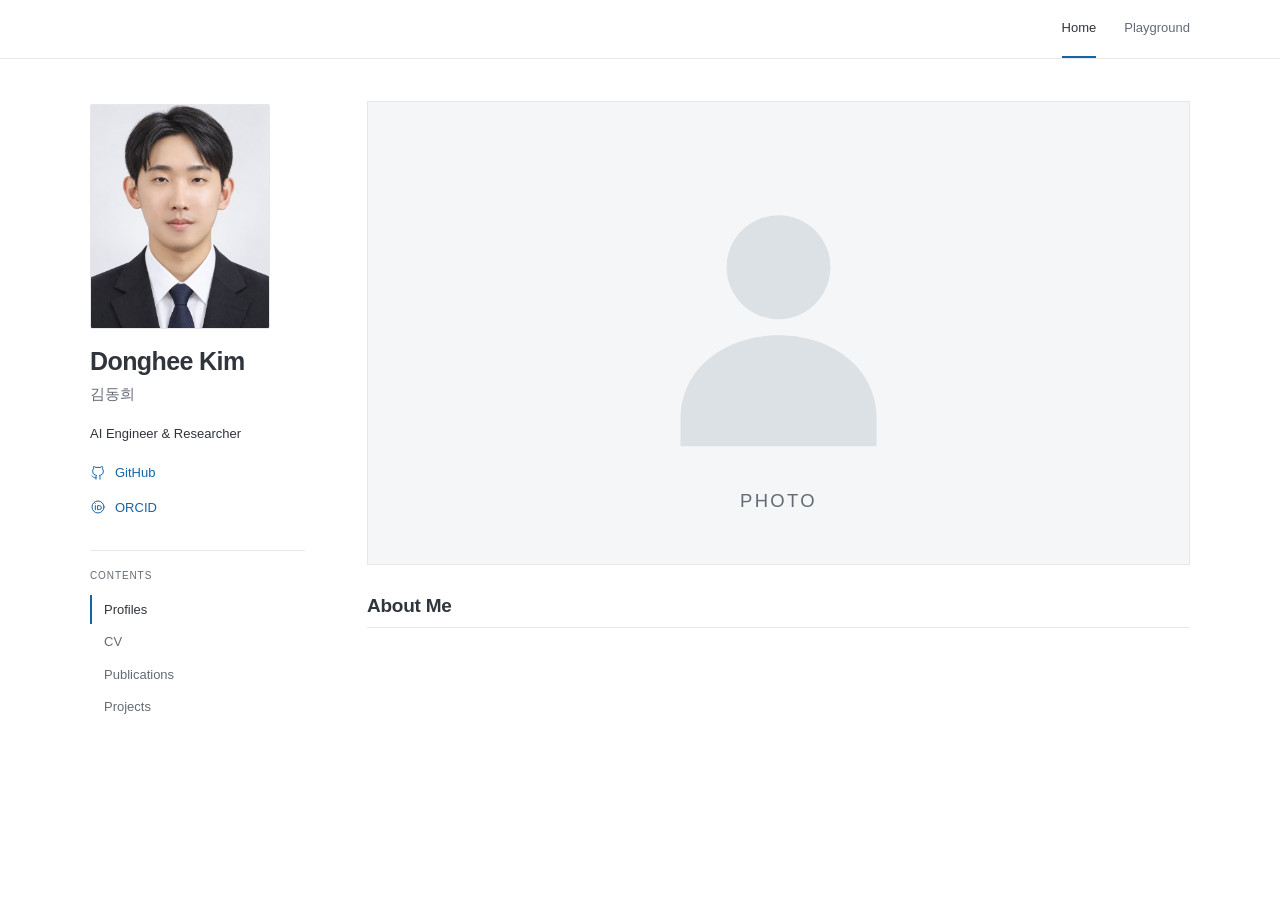
==== commit b83b7eba: "v1.0" ====
--- a/index.html
+++ b/index.html
@@ -21,7 +21,7 @@
   </header>
   <div class="academic-layout">
     <aside class="profile" aria-label="Profile and contents">
-      <img class="profile-photo" src="assets/profile-photo.svg" alt="Profile photo placeholder" width="180" height="225">
+      <img class="profile-photo" src="assets/profile-photo.png" alt="Donghee Kim" width="180" height="225">
       <h1>Donghee Kim</h1>
       <p class="name-ko" lang="ko">김동희</p>
       <p class="profile-role">AI Engineer &amp; Researcher</p>
@@ -46,8 +46,7 @@
           <img src="assets/profile-photo.svg" alt="Photo placeholder" width="960" height="540">
         </figure>
         <section id="profiles" class="profiles-section" aria-labelledby="profiles-title">
-          <h2 id="profiles-title">About</h2>
-          <p>I like understanding how things work and building things that are useful.</p>
+          <h2 id="profiles-title">About Me</h2>
         </section>
       </div>
       </div>
--- a/styles.css
+++ b/styles.css
@@ -103,11 +103,27 @@
 .project-entry a { font-size:12px; white-space:nowrap; }
 .playground-layout { display:block; min-height:0; width:min(var(--width),calc(100% - 64px)); margin:42px auto 40px; }
 .playground-title { font-size:22px; font-weight:600; line-height:1.4; letter-spacing:-.3px; margin-bottom:24px; }
-.playground-board { position:relative; display:grid; grid-template-columns:repeat(2,minmax(0,1fr)); grid-template-rows:repeat(2,minmax(0,1fr)); gap:1px; height:clamp(440px,calc(100svh - 210px),720px); border:1px solid var(--line); border-radius:6px; overflow:hidden; background:var(--line); }
-.playground-quadrant { min-width:0; min-height:0; padding:24px; background:#fafbfc; }
-.playground-topic-number { display:block; color:#87919d; font-size:12px; font-variant-numeric:tabular-nums; }
-.playground-quadrant:nth-child(even) .playground-topic-number { text-align:right; }
-.playground-hub { position:absolute; top:50%; left:50%; transform:translate(-50%,-50%); display:flex; align-items:center; justify-content:center; width:clamp(112px,15vw,168px); aspect-ratio:1; margin:0; padding:20px; border:1px solid #d7dde4; border-radius:50%; background:#fff; color:var(--text); font-size:clamp(14px,1.4vw,18px); font-weight:500; line-height:1.5; text-align:center; letter-spacing:0; }
+.playground-card { border:1px solid var(--line); border-radius:6px; background:#fff; }
+.playground-card summary { display:grid; grid-template-columns:minmax(0,1fr) 32px; align-items:center; gap:20px; padding:22px 24px; cursor:pointer; list-style:none; border-radius:6px; background:#fafbfc; }
+.playground-card summary::-webkit-details-marker { display:none; }
+.playground-card summary:focus-visible { outline:2px solid var(--link); outline-offset:4px; }
+.playground-card[open] summary { border-radius:6px 6px 0 0; border-bottom:1px solid var(--line); }
+.playground-category-label { min-width:0; }
+.playground-category-title { margin:0; padding:0; border:0; font-size:18px; font-weight:600; line-height:1.4; letter-spacing:-.25px; }
+.playground-category-count { display:block; margin-top:4px; font-size:12px; color:var(--muted); }
+.playground-category-arrow { display:flex; align-items:center; justify-content:center; width:32px; height:32px; color:var(--link); }
+.playground-category-arrow svg { width:16px; height:16px; stroke:currentColor; stroke-width:1.5; stroke-linecap:round; stroke-linejoin:round; }
+.playground-card summary:hover .playground-category-title { color:var(--link); }
+.playground-card[open] .playground-category-arrow svg { transform:rotate(90deg); }
+.playground-projects { list-style:none; padding:0 24px; }
+.playground-projects li { display:grid; grid-template-columns:minmax(0,1fr) auto; gap:4px 24px; padding:20px 0; border-top:1px solid var(--line); overflow-wrap:anywhere; }
+.playground-projects li:first-child { border-top:0; }
+.playground-projects h3 { font-size:14px; font-weight:600; line-height:1.5; }
+.playground-projects p { grid-column:1; color:#555d68; font-size:12px; line-height:1.6; }
+.playground-project-meta { grid-column:2; grid-row:1 / 3; display:flex; flex-wrap:wrap; align-items:center; justify-content:flex-end; gap:6px 10px; font-size:11px; line-height:1.5; }
+.playground-github-pending { color:var(--muted); }
+.playground-github-link { display:inline-flex; align-items:center; gap:4px; }
+.playground-planning { padding:2px 6px; border-radius:3px; background:#fbf1df; color:#665231; }
 .playground-entry { padding:0 0 23px; margin-bottom:23px; border-bottom:1px solid var(--line); }
 .playground-entry:last-child { margin-bottom:0; padding-bottom:0; border-bottom:0; }
 .playground-entry h3 { font-size:15px; font-weight:600; margin-bottom:6px; }
@@ -126,6 +142,8 @@
   .navigation a { padding-block:13px; }
   .academic-layout { display:block; margin-top:28px; }
   .playground-layout { margin-top:28px; }
+  .playground-projects li { grid-template-columns:minmax(0,1fr); }
+  .playground-project-meta { grid-column:1; grid-row:auto; justify-content:flex-start; margin-top:4px; }
   .profile { position:static; padding:0 0 22px; border-bottom:1px solid var(--line); margin-bottom:26px; }
   .profile-photo { width:128px; height:160px; margin-bottom:13px; }
   .profile h1 { display:inline; font-size:26px; }
@@ -148,8 +166,8 @@
   .navigation,.academic-layout { width:calc(100% - 36px); }
   .playground-layout { width:calc(100% - 36px); margin:23px auto 28px; }
   .playground-title { font-size:20px; margin-bottom:20px; }
-  .playground-quadrant { padding:16px; }
-  .playground-hub { padding:14px; }
+  .playground-card summary { padding:18px; }
+  .playground-projects { padding:0 18px; }
   .academic-layout { margin-top:23px; }
   .profile-overview { gap:22px; margin-bottom:29px; }
   .project-entry { padding:18px; }
